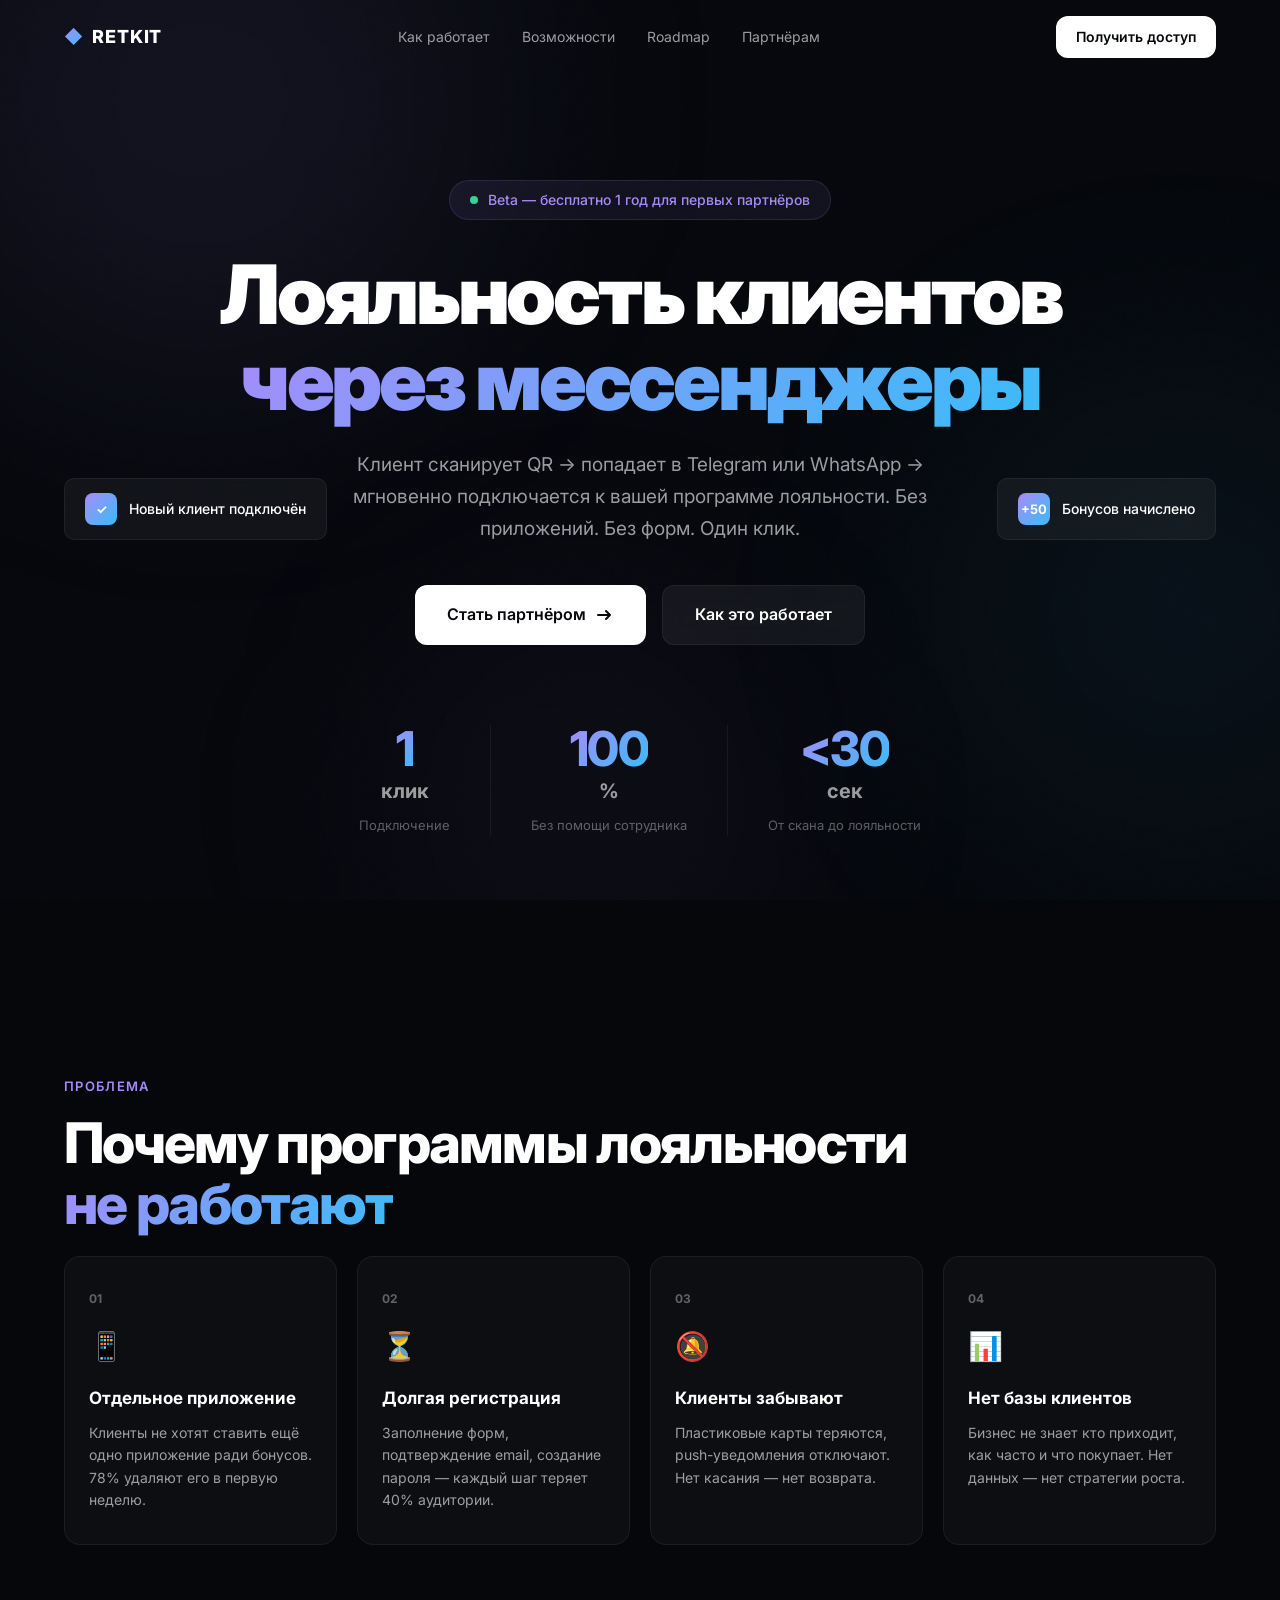
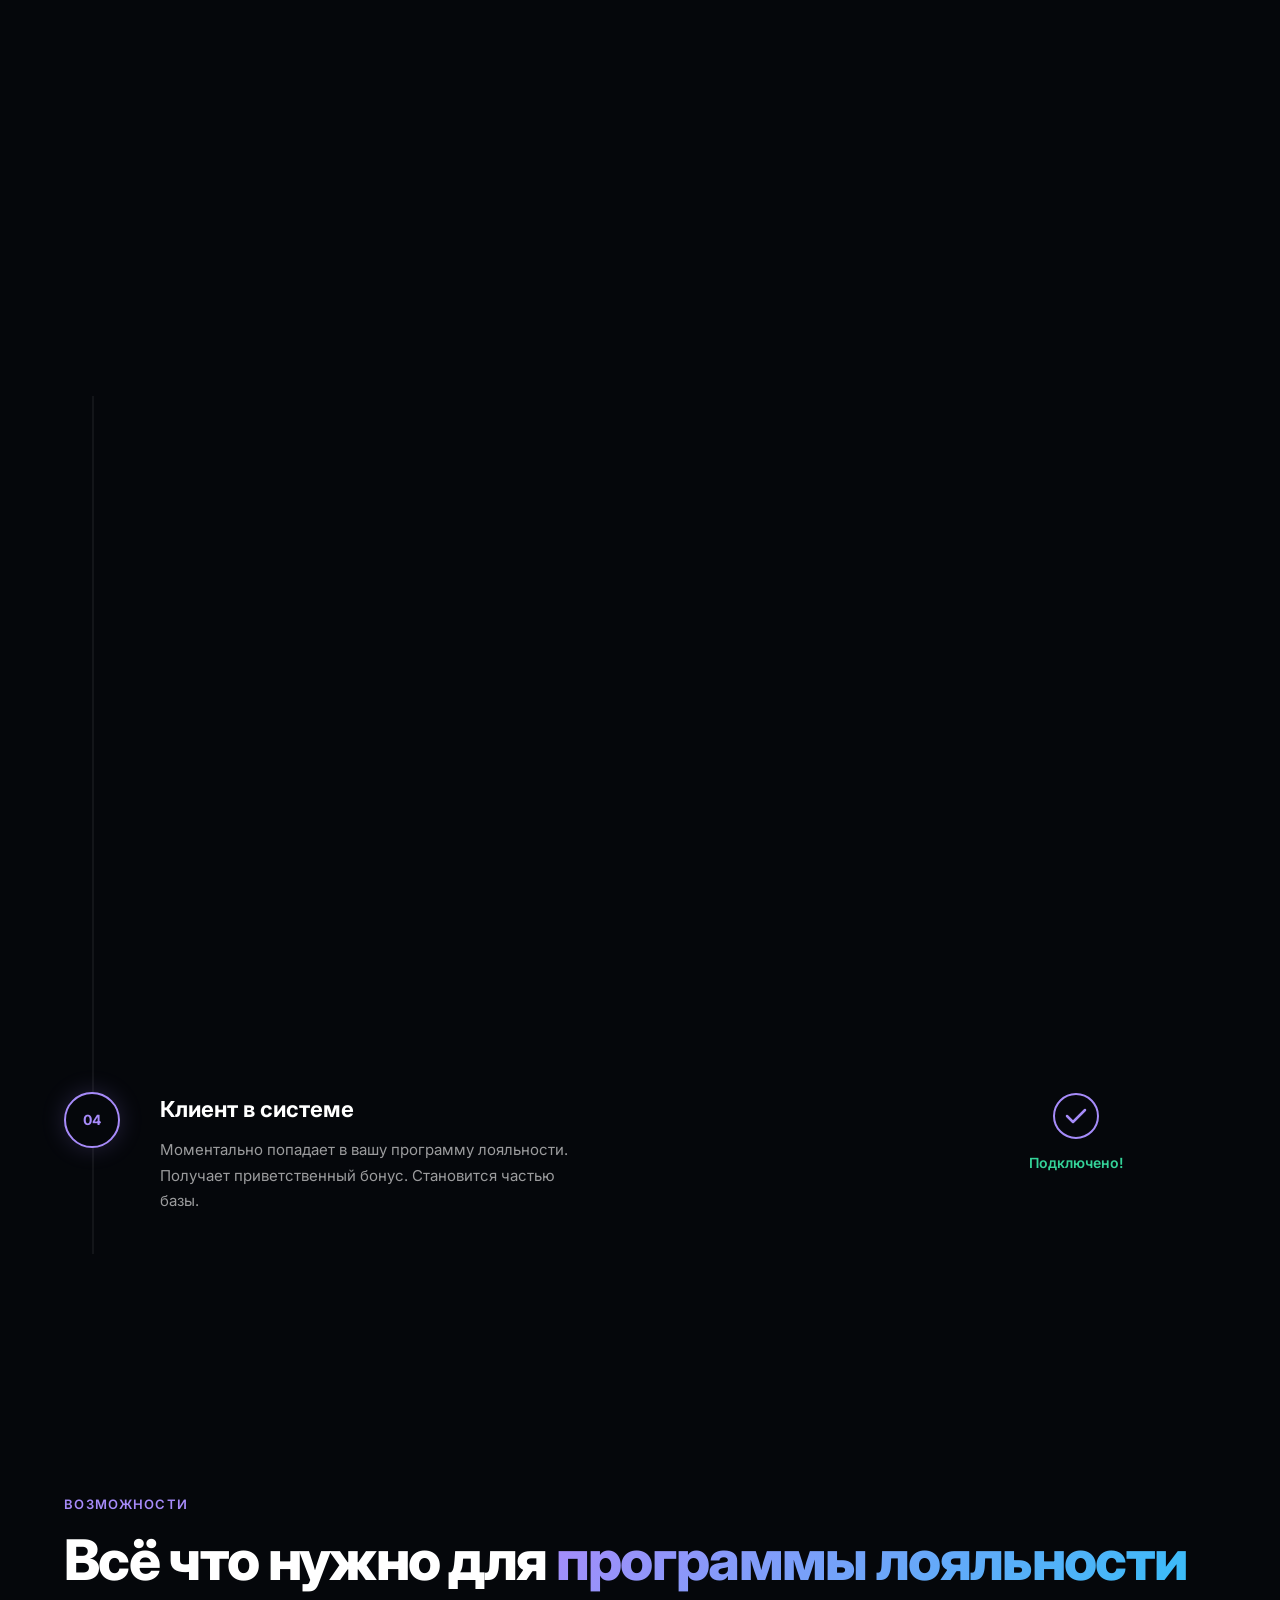
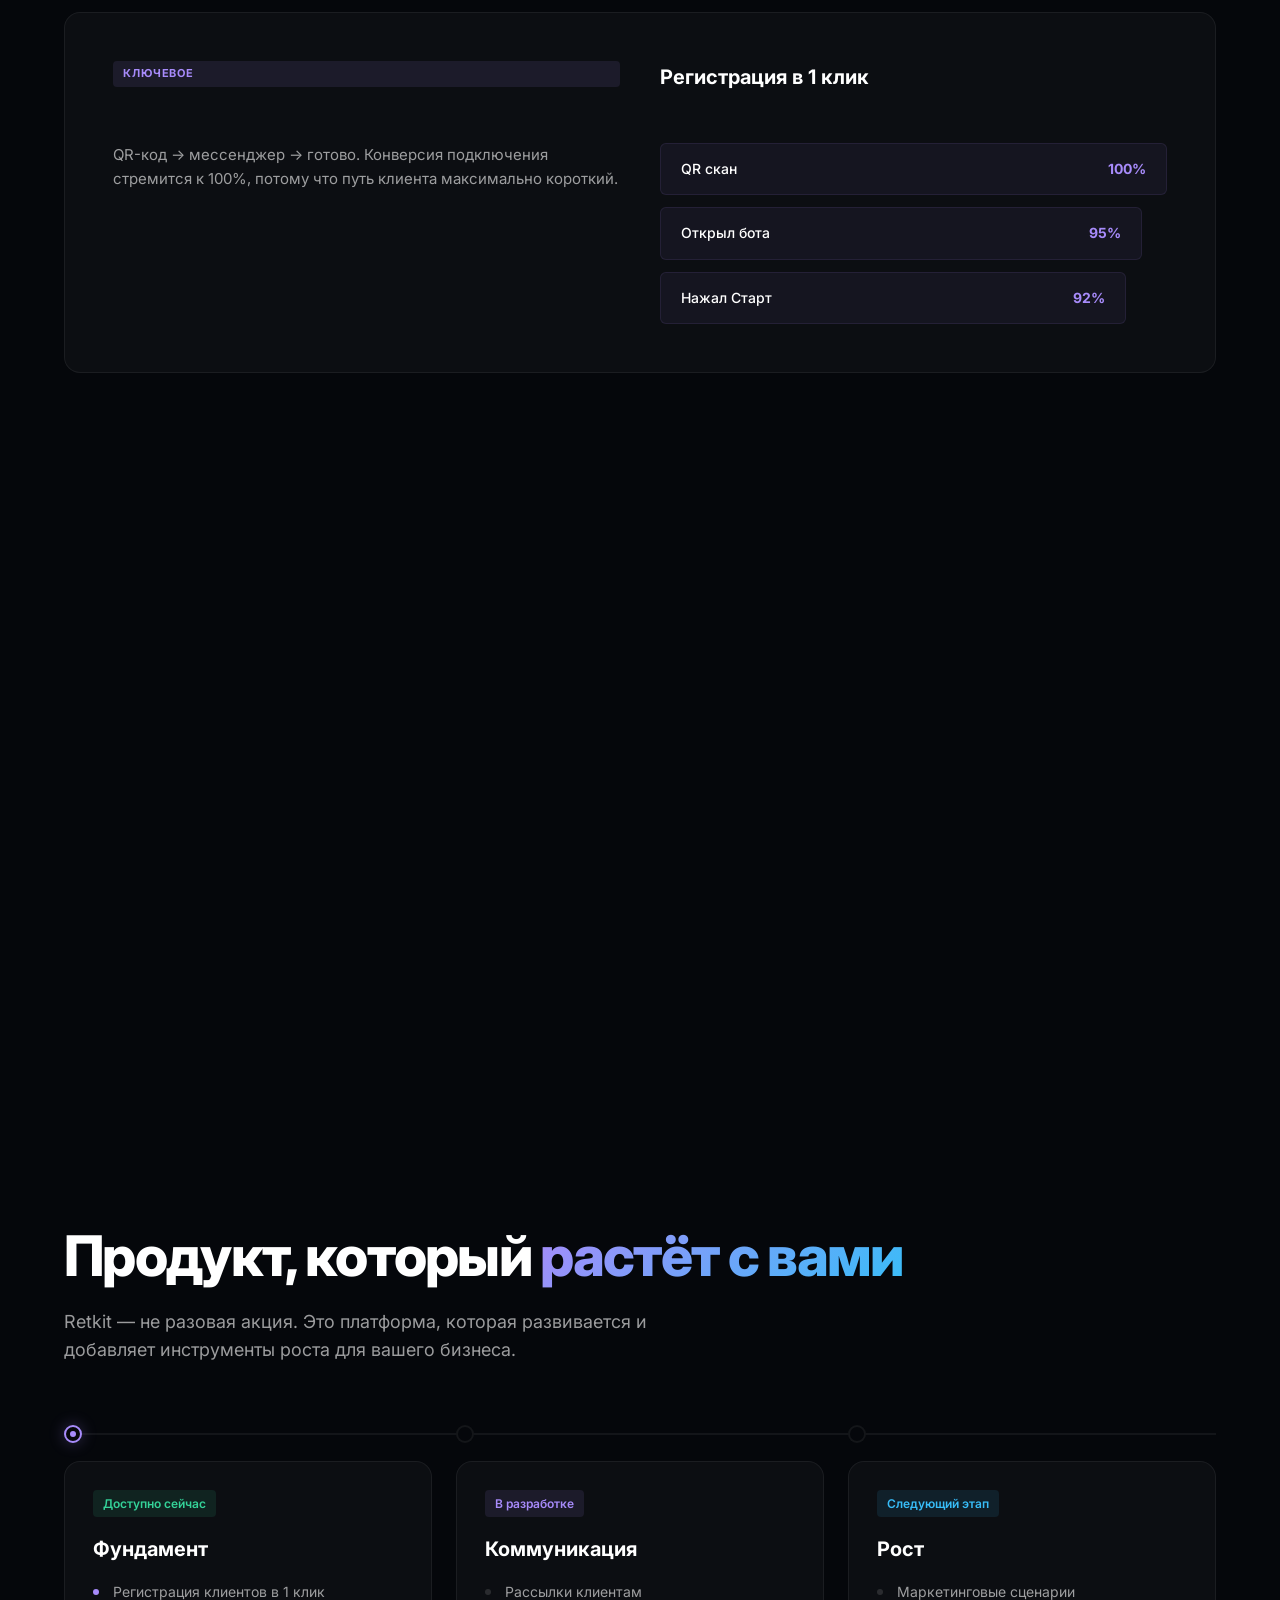
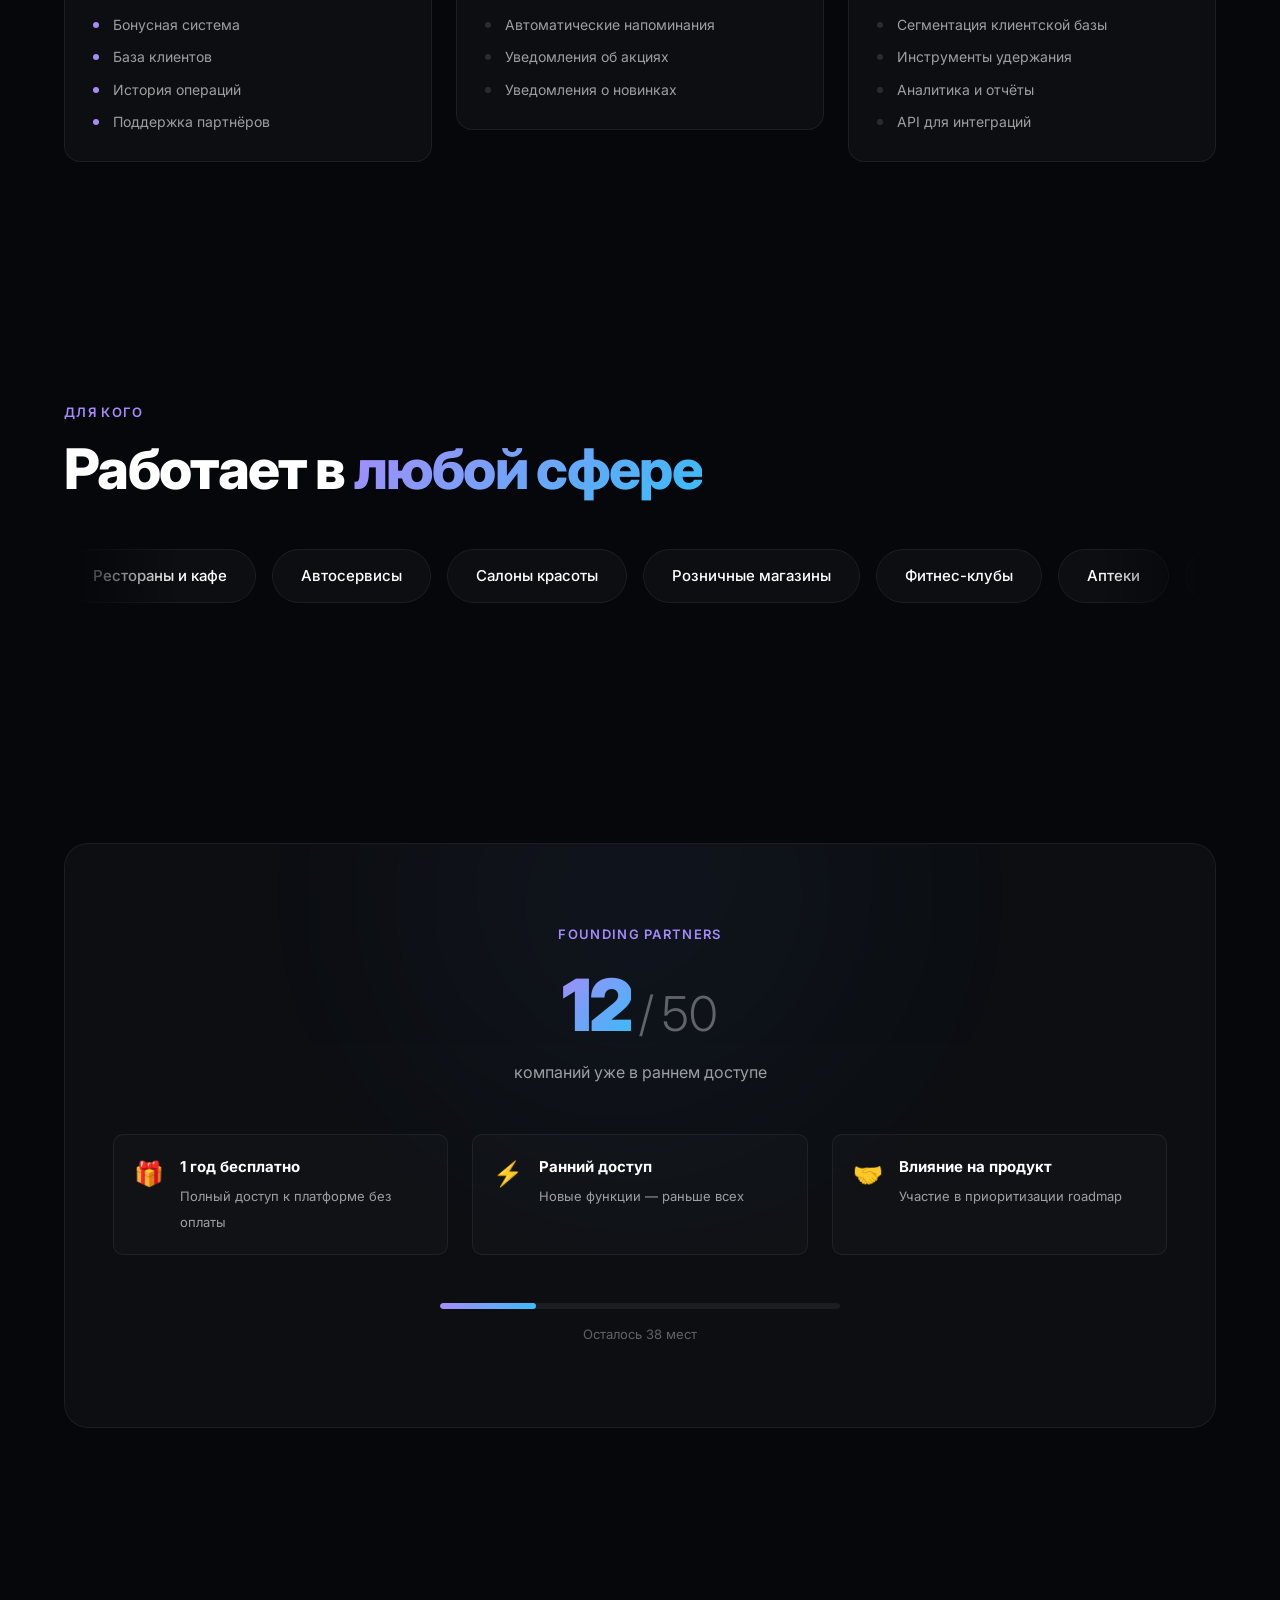
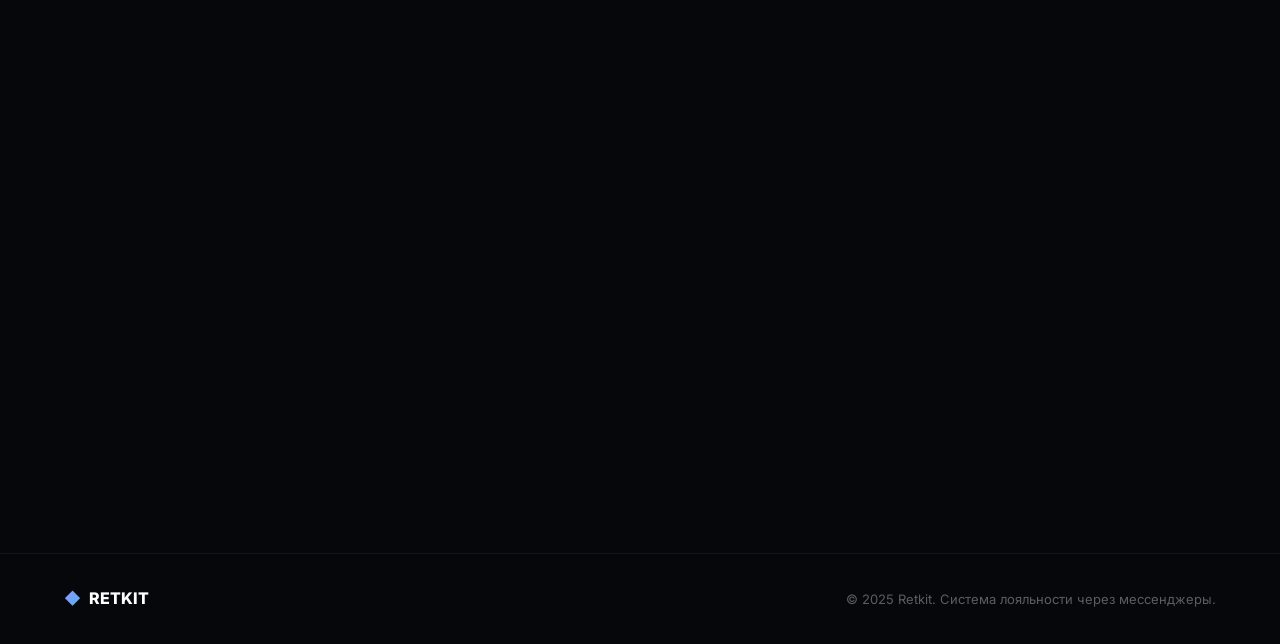
==== index.html @ 17662ae6 "feat: retkit v2 landing page Premium landing with GPU-accelerated CSS animations, scroll-driven reve" ====
<!DOCTYPE html>
<html lang="ru">
<head>
  <meta charset="UTF-8">
  <meta name="viewport" content="width=device-width, initial-scale=1.0">
  <title>Retkit — Система лояльности через мессенджеры</title>
  <meta name="description" content="Подключение клиентов к программе лояльности за 1 клик через Telegram и WhatsApp. Без приложений, без регистраций.">
  <link rel="preconnect" href="https://fonts.googleapis.com">
  <link rel="preconnect" href="https://fonts.gstatic.com" crossorigin>
  <link href="https://fonts.googleapis.com/css2?family=Inter:wght@400;500;600;700;800;900&display=swap" rel="stylesheet">
  <link rel="stylesheet" href="styles.css">
</head>
<body>
  <!-- Ambient background -->
  <div class="ambient">
    <div class="ambient__orb ambient__orb--1"></div>
    <div class="ambient__orb ambient__orb--2"></div>
    <div class="ambient__orb ambient__orb--3"></div>
  </div>
  <div class="noise"></div>

  <!-- Header -->
  <header class="header" id="header">
    <div class="container header__inner">
      <a href="#" class="header__logo">
        <span class="header__logo-icon">◆</span>
        RETKIT
      </a>
      <nav class="header__nav">
        <a href="#how" class="header__link">Как работает</a>
        <a href="#features" class="header__link">Возможности</a>
        <a href="#roadmap" class="header__link">Roadmap</a>
        <a href="#partners" class="header__link">Партнёрам</a>
      </nav>
      <a href="#cta" class="btn btn--primary btn--sm header__cta">Получить доступ</a>
    </div>
  </header>

  <main>
    <!-- HERO -->
    <section class="hero">
      <div class="container">
        <div class="hero__badge reveal">
          <span class="pulse-dot"></span>
          Beta — бесплатно 1 год для первых партнёров
        </div>
        <h1 class="hero__title reveal">
          Лояльность клиентов<br>
          <span class="gradient-text">через мессенджеры</span>
        </h1>
        <p class="hero__subtitle reveal">
          Клиент сканирует QR → попадает в Telegram или WhatsApp → мгновенно подключается к вашей программе лояльности. Без приложений. Без форм. Один клик.
        </p>
        <div class="hero__actions reveal">
          <a href="#cta" class="btn btn--primary btn--lg">
            Стать партнёром
            <svg class="btn__arrow" width="20" height="20" viewBox="0 0 20 20" fill="none"><path d="M4 10h12m0 0l-4-4m4 4l-4 4" stroke="currentColor" stroke-width="2" stroke-linecap="round" stroke-linejoin="round"/></svg>
          </a>
          <a href="#how" class="btn btn--glass btn--lg">Как это работает</a>
        </div>

        <!-- Hero metrics -->
        <div class="hero__metrics reveal">
          <div class="metric">
            <span class="metric__value" data-count="1">0</span>
            <span class="metric__unit">клик</span>
            <span class="metric__label">Подключение</span>
          </div>
          <div class="metric__divider"></div>
          <div class="metric">
            <span class="metric__value" data-count="100">0</span>
            <span class="metric__unit">%</span>
            <span class="metric__label">Без помощи сотрудника</span>
          </div>
          <div class="metric__divider"></div>
          <div class="metric">
            <span class="metric__value">&lt;30</span>
            <span class="metric__unit">сек</span>
            <span class="metric__label">От скана до лояльности</span>
          </div>
        </div>
      </div>

      <!-- Floating cards -->
      <div class="hero__float hero__float--left reveal-float">
        <div class="float-card">
          <div class="float-card__icon">✓</div>
          <div class="float-card__text">Новый клиент подключён</div>
        </div>
      </div>
      <div class="hero__float hero__float--right reveal-float">
        <div class="float-card">
          <div class="float-card__icon">+50</div>
          <div class="float-card__text">Бонусов начислено</div>
        </div>
      </div>
    </section>

    <!-- PROBLEMS -->
    <section class="problems" id="problems">
      <div class="container">
        <div class="section-label reveal">Проблема</div>
        <h2 class="section-title reveal">
          Почему программы лояльности<br>
          <span class="gradient-text">не работают</span>
        </h2>
        <div class="problems__grid">
          <div class="problem-card reveal">
            <div class="problem-card__number">01</div>
            <div class="problem-card__icon">📱</div>
            <h3>Отдельное приложение</h3>
            <p>Клиенты не хотят ставить ещё одно приложение ради бонусов. 78% удаляют его в первую неделю.</p>
          </div>
          <div class="problem-card reveal">
            <div class="problem-card__number">02</div>
            <div class="problem-card__icon">⏳</div>
            <h3>Долгая регистрация</h3>
            <p>Заполнение форм, подтверждение email, создание пароля — каждый шаг теряет 40% аудитории.</p>
          </div>
          <div class="problem-card reveal">
            <div class="problem-card__number">03</div>
            <div class="problem-card__icon">🔕</div>
            <h3>Клиенты забывают</h3>
            <p>Пластиковые карты теряются, push-уведомления отключают. Нет касания — нет возврата.</p>
          </div>
          <div class="problem-card reveal">
            <div class="problem-card__number">04</div>
            <div class="problem-card__icon">📊</div>
            <h3>Нет базы клиентов</h3>
            <p>Бизнес не знает кто приходит, как часто и что покупает. Нет данных — нет стратегии роста.</p>
          </div>
        </div>
      </div>
    </section>

    <!-- HOW IT WORKS -->
    <section class="how" id="how">
      <div class="container">
        <div class="section-label reveal">Решение</div>
        <h2 class="section-title reveal">
          Подключение за
          <span class="gradient-text">30 секунд</span>
        </h2>
        <p class="section-desc reveal">Четыре шага от первого контакта до постоянного клиента</p>

        <div class="steps">
          <div class="steps__line">
            <div class="steps__progress" id="stepsProgress"></div>
          </div>

          <div class="step reveal">
            <div class="step__marker">
              <span>01</span>
            </div>
            <div class="step__content">
              <h3>Клиент сканирует QR</h3>
              <p>QR-код на кассе, столике, визитке или чеке. Камера телефона — единственный инструмент.</p>
            </div>
            <div class="step__visual">
              <div class="step__phone">
                <div class="step__phone-screen">
                  <div class="qr-scan-anim">
                    <div class="qr-scan-anim__grid"></div>
                    <div class="qr-scan-anim__line"></div>
                  </div>
                </div>
              </div>
            </div>
          </div>

          <div class="step reveal">
            <div class="step__marker">
              <span>02</span>
            </div>
            <div class="step__content">
              <h3>Выбирает мессенджер</h3>
              <p>Telegram или WhatsApp — клиент выбирает привычный канал. Никаких новых приложений.</p>
            </div>
            <div class="step__visual">
              <div class="messenger-choice">
                <div class="messenger-choice__btn messenger-choice__btn--tg">
                  <svg width="24" height="24" viewBox="0 0 24 24" fill="currentColor"><path d="M12 2C6.48 2 2 6.48 2 12s4.48 10 10 10 10-4.48 10-10S17.52 2 12 2zm4.64 6.8c-.15 1.58-.8 5.42-1.13 7.19-.14.75-.42 1-.68 1.03-.58.05-1.02-.38-1.58-.75-.88-.58-1.38-.94-2.23-1.5-.99-.65-.35-1.01.22-1.59.15-.15 2.71-2.48 2.76-2.69.01-.03.01-.14-.07-.2-.08-.06-.19-.04-.28-.02-.12.02-2.02 1.28-5.69 3.77-.54.37-1.03.55-1.47.54-.48-.01-1.4-.27-2.09-.49-.84-.28-1.51-.42-1.45-.89.03-.25.38-.5 1.04-.78 4.07-1.77 6.79-2.94 8.15-3.51 3.88-1.62 4.69-1.9 5.21-1.91.12 0 .37.03.54.17.14.12.18.28.2.47-.01.06.01.24 0 .37z"/></svg>
                  Telegram
                </div>
                <div class="messenger-choice__btn messenger-choice__btn--wa">
                  <svg width="24" height="24" viewBox="0 0 24 24" fill="currentColor"><path d="M17.472 14.382c-.297-.149-1.758-.867-2.03-.967-.273-.099-.471-.148-.67.15-.197.297-.767.966-.94 1.164-.173.199-.347.223-.644.075-.297-.15-1.255-.463-2.39-1.475-.883-.788-1.48-1.761-1.653-2.059-.173-.297-.019-.458.13-.606.134-.133.298-.347.446-.52.149-.174.198-.298.298-.497.099-.198.05-.371-.025-.52-.075-.149-.669-1.612-.916-2.207-.242-.579-.487-.5-.669-.51-.173-.008-.371-.01-.57-.01-.198 0-.52.074-.792.372-.272.297-1.04 1.016-1.04 2.479 0 1.462 1.065 2.875 1.213 3.074.149.198 2.096 3.2 5.077 4.487.709.306 1.262.489 1.694.625.712.227 1.36.195 1.871.118.571-.085 1.758-.719 2.006-1.413.248-.694.248-1.289.173-1.413-.074-.124-.272-.198-.57-.347m-5.421 7.403h-.004a9.87 9.87 0 01-5.031-1.378l-.361-.214-3.741.982.998-3.648-.235-.374a9.86 9.86 0 01-1.51-5.26c.001-5.45 4.436-9.884 9.888-9.884 2.64 0 5.122 1.03 6.988 2.898a9.825 9.825 0 012.893 6.994c-.003 5.45-4.437 9.884-9.885 9.884m8.413-18.297A11.815 11.815 0 0012.05 0C5.495 0 .16 5.335.157 11.892c0 2.096.547 4.142 1.588 5.945L.057 24l6.305-1.654a11.882 11.882 0 005.683 1.448h.005c6.554 0 11.89-5.335 11.893-11.893a11.821 11.821 0 00-3.48-8.413z"/></svg>
                  WhatsApp
                </div>
              </div>
            </div>
          </div>

          <div class="step reveal">
            <div class="step__marker">
              <span>03</span>
            </div>
            <div class="step__content">
              <h3>Подключение в один клик</h3>
              <p>Нажимает «Старт» в боте — и всё. Без форм, паролей, подтверждений. Мгновенная регистрация.</p>
            </div>
            <div class="step__visual">
              <div class="one-click-anim">
                <div class="one-click-anim__btn">
                  <span>▶ Старт</span>
                </div>
                <div class="one-click-anim__ripple"></div>
              </div>
            </div>
          </div>

          <div class="step reveal">
            <div class="step__marker">
              <span>04</span>
            </div>
            <div class="step__content">
              <h3>Клиент в системе</h3>
              <p>Моментально попадает в вашу программу лояльности. Получает приветственный бонус. Становится частью базы.</p>
            </div>
            <div class="step__visual">
              <div class="success-anim">
                <svg class="success-anim__check" width="48" height="48" viewBox="0 0 48 48">
                  <circle cx="24" cy="24" r="22" fill="none" stroke="url(#successGrad)" stroke-width="2" class="success-anim__circle"/>
                  <path d="M15 24l6 6 12-12" fill="none" stroke="url(#successGrad)" stroke-width="2.5" stroke-linecap="round" stroke-linejoin="round" class="success-anim__path"/>
                  <defs>
                    <linearGradient id="successGrad" x1="0" y1="0" x2="48" y2="48">
                      <stop offset="0%" stop-color="#a78bfa"/>
                      <stop offset="100%" stop-color="#38bdf8"/>
                    </linearGradient>
                  </defs>
                </svg>
                <span class="success-anim__label">Подключено!</span>
              </div>
            </div>
          </div>
        </div>
      </div>
    </section>

    <!-- FEATURES -->
    <section class="features" id="features">
      <div class="container">
        <div class="section-label reveal">Возможности</div>
        <h2 class="section-title reveal">
          Всё что нужно для
          <span class="gradient-text">программы лояльности</span>
        </h2>

        <div class="features__grid">
          <div class="feature-card feature-card--large reveal">
            <div class="feature-card__glow"></div>
            <div class="feature-card__tag">Ключевое</div>
            <h3>Регистрация в 1 клик</h3>
            <p>QR-код → мессенджер → готово. Конверсия подключения стремится к 100%, потому что путь клиента максимально короткий.</p>
            <div class="feature-card__visual">
              <div class="funnel-anim">
                <div class="funnel-anim__bar" style="--w: 100%; --delay: 0s">QR скан <span>100%</span></div>
                <div class="funnel-anim__bar" style="--w: 95%; --delay: 0.1s">Открыл бота <span>95%</span></div>
                <div class="funnel-anim__bar" style="--w: 92%; --delay: 0.2s">Нажал Старт <span>92%</span></div>
              </div>
            </div>
          </div>

          <div class="feature-card reveal">
            <div class="feature-card__glow"></div>
            <h3>Бонусная система</h3>
            <p>Начисление и списание бонусов, приветственные бонусы для новых клиентов, гибкие правила накопления.</p>
            <div class="feature-card__icon-wrap">
              <span class="feature-card__big-icon">★</span>
            </div>
          </div>

          <div class="feature-card reveal">
            <div class="feature-card__glow"></div>
            <h3>База клиентов</h3>
            <p>Каждый клиент — в вашей базе с первого визита. Контакт, история, частота — всё в одном месте.</p>
            <div class="feature-card__icon-wrap">
              <span class="feature-card__big-icon">◉</span>
            </div>
          </div>

          <div class="feature-card reveal">
            <div class="feature-card__glow"></div>
            <h3>История операций</h3>
            <p>Полная хронология: начисления, списания, визиты. Прозрачность для бизнеса и для клиента.</p>
            <div class="feature-card__icon-wrap">
              <span class="feature-card__big-icon">↻</span>
            </div>
          </div>

          <div class="feature-card reveal">
            <div class="feature-card__glow"></div>
            <h3>Поддержка партнёров</h3>
            <p>Dedicated поддержка для каждого партнёра. Помогаем настроить, запустить и масштабировать.</p>
            <div class="feature-card__icon-wrap">
              <span class="feature-card__big-icon">♦</span>
            </div>
          </div>
        </div>
      </div>
    </section>

    <!-- ROADMAP -->
    <section class="roadmap" id="roadmap">
      <div class="container">
        <div class="section-label reveal">Roadmap</div>
        <h2 class="section-title reveal">
          Продукт, который
          <span class="gradient-text">растёт с вами</span>
        </h2>
        <p class="section-desc reveal">Retkit — не разовая акция. Это платформа, которая развивается и добавляет инструменты роста для вашего бизнеса.</p>

        <div class="roadmap__timeline">
          <div class="roadmap__phase roadmap__phase--active reveal">
            <div class="roadmap__dot"></div>
            <div class="roadmap__card">
              <div class="roadmap__status roadmap__status--live">Доступно сейчас</div>
              <h3>Фундамент</h3>
              <ul>
                <li>Регистрация клиентов в 1 клик</li>
                <li>Бонусная система</li>
                <li>База клиентов</li>
                <li>История операций</li>
                <li>Поддержка партнёров</li>
              </ul>
            </div>
          </div>

          <div class="roadmap__phase reveal">
            <div class="roadmap__dot"></div>
            <div class="roadmap__card">
              <div class="roadmap__status roadmap__status--dev">В разработке</div>
              <h3>Коммуникация</h3>
              <ul>
                <li>Рассылки клиентам</li>
                <li>Автоматические напоминания</li>
                <li>Уведомления об акциях</li>
                <li>Уведомления о новинках</li>
              </ul>
            </div>
          </div>

          <div class="roadmap__phase reveal">
            <div class="roadmap__dot"></div>
            <div class="roadmap__card">
              <div class="roadmap__status roadmap__status--future">Следующий этап</div>
              <h3>Рост</h3>
              <ul>
                <li>Маркетинговые сценарии</li>
                <li>Сегментация клиентской базы</li>
                <li>Инструменты удержания</li>
                <li>Аналитика и отчёты</li>
                <li>API для интеграций</li>
              </ul>
            </div>
          </div>
        </div>
      </div>
    </section>

    <!-- INDUSTRIES -->
    <section class="industries">
      <div class="container">
        <div class="section-label reveal">Для кого</div>
        <h2 class="section-title reveal">
          Работает в
          <span class="gradient-text">любой сфере</span>
        </h2>

        <div class="industries__marquee">
          <div class="industries__track">
            <div class="industry-tag">Рестораны и кафе</div>
            <div class="industry-tag">Автосервисы</div>
            <div class="industry-tag">Салоны красоты</div>
            <div class="industry-tag">Розничные магазины</div>
            <div class="industry-tag">Фитнес-клубы</div>
            <div class="industry-tag">Аптеки</div>
            <div class="industry-tag">Автомойки</div>
            <div class="industry-tag">Цветочные магазины</div>
            <div class="industry-tag">Кофейни</div>
            <div class="industry-tag">Барбершопы</div>
            <div class="industry-tag">Пекарни</div>
            <div class="industry-tag">Сервисный бизнес</div>
            <!-- duplicate for seamless loop -->
            <div class="industry-tag">Рестораны и кафе</div>
            <div class="industry-tag">Автосервисы</div>
            <div class="industry-tag">Салоны красоты</div>
            <div class="industry-tag">Розничные магазины</div>
            <div class="industry-tag">Фитнес-клубы</div>
            <div class="industry-tag">Аптеки</div>
            <div class="industry-tag">Автомойки</div>
            <div class="industry-tag">Цветочные магазины</div>
            <div class="industry-tag">Кофейни</div>
            <div class="industry-tag">Барбершопы</div>
            <div class="industry-tag">Пекарни</div>
            <div class="industry-tag">Сервисный бизнес</div>
          </div>
        </div>
      </div>
    </section>

    <!-- FOUNDING PARTNERS -->
    <section class="partners" id="partners">
      <div class="container">
        <div class="partners__inner reveal">
          <div class="partners__glow"></div>
          <div class="section-label">Founding Partners</div>
          <div class="partners__counter">
            <span class="partners__count" data-count="12">0</span>
            <span class="partners__separator">/</span>
            <span class="partners__total">50</span>
          </div>
          <p class="partners__text">компаний уже в раннем доступе</p>

          <div class="partners__perks">
            <div class="perk">
              <div class="perk__icon">🎁</div>
              <div>
                <strong>1 год бесплатно</strong>
                <span>Полный доступ к платформе без оплаты</span>
              </div>
            </div>
            <div class="perk">
              <div class="perk__icon">⚡</div>
              <div>
                <strong>Ранний доступ</strong>
                <span>Новые функции — раньше всех</span>
              </div>
            </div>
            <div class="perk">
              <div class="perk__icon">🤝</div>
              <div>
                <strong>Влияние на продукт</strong>
                <span>Участие в приоритизации roadmap</span>
              </div>
            </div>
          </div>

          <div class="partners__progress">
            <div class="partners__bar">
              <div class="partners__fill" style="--fill: 24%"></div>
            </div>
            <span class="partners__slots">Осталось 38 мест</span>
          </div>
        </div>
      </div>
    </section>

    <!-- FINAL CTA -->
    <section class="cta" id="cta">
      <div class="container">
        <div class="cta__inner reveal">
          <h2 class="cta__title">
            Станьте одним из первых<br>
            <span class="gradient-text">партнёров Retkit</span>
          </h2>
          <p class="cta__text">
            Бесплатный доступ на 1 год для участников Beta. Подключите клиентов через QR — и они сразу в вашей программе лояльности через Telegram или WhatsApp.
          </p>
          <div class="cta__actions">
            <a href="#" class="btn btn--primary btn--lg">
              Подключиться к Beta
              <svg class="btn__arrow" width="20" height="20" viewBox="0 0 20 20" fill="none"><path d="M4 10h12m0 0l-4-4m4 4l-4 4" stroke="currentColor" stroke-width="2" stroke-linecap="round" stroke-linejoin="round"/></svg>
            </a>
            <a href="#" class="btn btn--glass btn--lg">Обсудить на встрече</a>
          </div>
        </div>
      </div>
    </section>
  </main>

  <!-- Footer -->
  <footer class="footer">
    <div class="container footer__inner">
      <div class="footer__brand">
        <span class="header__logo-icon">◆</span> RETKIT
      </div>
      <p class="footer__copy">© 2025 Retkit. Система лояльности через мессенджеры.</p>
    </div>
  </footer>

  <!-- Sticky CTA (mobile) -->
  <div class="sticky-cta" id="stickyCta">
    <a href="#cta" class="btn btn--primary btn--lg btn--full">Стать партнёром</a>
  </div>

  <script src="script.js"></script>
</body>
</html>
---- styles.css ----
/* ═══════════════════════════════════════
   RETKIT V2 — Premium Landing
   GPU-accelerated, 60fps animations
   ═══════════════════════════════════════ */

/* --- Reset & Base --- */
*, *::before, *::after {
  margin: 0;
  padding: 0;
  box-sizing: border-box;
}

:root {
  --bg: #05070b;
  --bg-card: rgba(255, 255, 255, 0.03);
  --bg-card-hover: rgba(255, 255, 255, 0.06);
  --border: rgba(255, 255, 255, 0.06);
  --border-hover: rgba(255, 255, 255, 0.12);
  --text: #ffffff;
  --text-secondary: rgba(255, 255, 255, 0.6);
  --text-tertiary: rgba(255, 255, 255, 0.35);
  --accent-purple: #a78bfa;
  --accent-blue: #38bdf8;
  --accent-green: #34d399;
  --gradient: linear-gradient(135deg, var(--accent-purple), var(--accent-blue));
  --radius: 16px;
  --radius-sm: 10px;
  --radius-xs: 6px;
  --ease: cubic-bezier(0.16, 1, 0.3, 1);
  --ease-bounce: cubic-bezier(0.34, 1.56, 0.64, 1);
}

html {
  scroll-behavior: smooth;
  -webkit-font-smoothing: antialiased;
  -moz-osx-font-smoothing: grayscale;
}

body {
  font-family: 'Inter', -apple-system, sans-serif;
  background: var(--bg);
  color: var(--text);
  line-height: 1.6;
  overflow-x: hidden;
}

a {
  color: inherit;
  text-decoration: none;
}

ul { list-style: none; }

.container {
  max-width: 1200px;
  margin: 0 auto;
  padding: 0 24px;
}

/* --- Ambient Background --- */
.ambient {
  position: fixed;
  inset: 0;
  z-index: -2;
  overflow: hidden;
  pointer-events: none;
}

.ambient__orb {
  position: absolute;
  border-radius: 50%;
  filter: blur(120px);
  will-change: transform;
  animation: orbFloat 20s var(--ease) infinite alternate;
}

.ambient__orb--1 {
  width: 600px;
  height: 600px;
  background: rgba(167, 139, 250, 0.08);
  top: -200px;
  left: -100px;
  animation-delay: 0s;
}

.ambient__orb--2 {
  width: 500px;
  height: 500px;
  background: rgba(56, 189, 248, 0.06);
  top: 40%;
  right: -150px;
  animation-delay: -7s;
}

.ambient__orb--3 {
  width: 400px;
  height: 400px;
  background: rgba(167, 139, 250, 0.05);
  bottom: -100px;
  left: 30%;
  animation-delay: -14s;
}

@keyframes orbFloat {
  0% { transform: translate3d(0, 0, 0) scale(1); }
  33% { transform: translate3d(30px, -40px, 0) scale(1.05); }
  66% { transform: translate3d(-20px, 20px, 0) scale(0.95); }
  100% { transform: translate3d(10px, -10px, 0) scale(1.02); }
}

.noise {
  position: fixed;
  inset: 0;
  z-index: -1;
  pointer-events: none;
  opacity: 0.025;
  background-image: url("data:image/svg+xml,%3Csvg viewBox='0 0 256 256' xmlns='http://www.w3.org/2000/svg'%3E%3Cfilter id='n'%3E%3CfeTurbulence type='fractalNoise' baseFrequency='0.9' numOctaves='4' stitchTiles='stitch'/%3E%3C/filter%3E%3Crect width='100%25' height='100%25' filter='url(%23n)'/%3E%3C/svg%3E");
  background-repeat: repeat;
  background-size: 256px;
}

/* --- Typography --- */
.section-label {
  font-size: 13px;
  font-weight: 600;
  text-transform: uppercase;
  letter-spacing: 0.1em;
  color: var(--accent-purple);
  margin-bottom: 16px;
}

.section-title {
  font-size: clamp(32px, 5vw, 56px);
  font-weight: 800;
  line-height: 1.1;
  letter-spacing: -0.03em;
  margin-bottom: 20px;
}

.section-desc {
  font-size: 18px;
  color: var(--text-secondary);
  max-width: 600px;
  margin-bottom: 48px;
}

.gradient-text {
  background: var(--gradient);
  -webkit-background-clip: text;
  -webkit-text-fill-color: transparent;
  background-clip: text;
}

/* --- Buttons --- */
.btn {
  display: inline-flex;
  align-items: center;
  gap: 8px;
  font-family: inherit;
  font-weight: 600;
  border: none;
  cursor: pointer;
  border-radius: 12px;
  transition: all 0.3s var(--ease);
  white-space: nowrap;
  will-change: transform;
}

.btn--sm {
  font-size: 14px;
  padding: 10px 20px;
}

.btn--lg {
  font-size: 16px;
  padding: 16px 32px;
}

.btn--primary {
  background: var(--text);
  color: var(--bg);
}

.btn--primary:hover {
  transform: translateY(-2px);
  box-shadow: 0 8px 32px rgba(255, 255, 255, 0.15);
}

.btn--primary:active {
  transform: translateY(0);
}

.btn--glass {
  background: rgba(255, 255, 255, 0.06);
  color: var(--text);
  border: 1px solid var(--border);
  backdrop-filter: blur(12px);
}

.btn--glass:hover {
  background: rgba(255, 255, 255, 0.1);
  border-color: var(--border-hover);
  transform: translateY(-2px);
}

.btn--full { width: 100%; justify-content: center; }

.btn__arrow {
  transition: transform 0.3s var(--ease);
}

.btn:hover .btn__arrow {
  transform: translateX(4px);
}

/* --- Header --- */
.header {
  position: fixed;
  top: 0;
  left: 0;
  right: 0;
  z-index: 100;
  padding: 16px 0;
  transition: all 0.4s var(--ease);
}

.header--scrolled {
  background: rgba(5, 7, 11, 0.8);
  backdrop-filter: blur(20px) saturate(180%);
  border-bottom: 1px solid var(--border);
  padding: 12px 0;
}

.header__inner {
  display: flex;
  align-items: center;
  justify-content: space-between;
}

.header__logo {
  font-size: 18px;
  font-weight: 800;
  letter-spacing: 0.05em;
  display: flex;
  align-items: center;
  gap: 8px;
}

.header__logo-icon {
  background: var(--gradient);
  -webkit-background-clip: text;
  -webkit-text-fill-color: transparent;
  background-clip: text;
}

.header__nav {
  display: flex;
  gap: 32px;
}

.header__link {
  font-size: 14px;
  color: var(--text-secondary);
  transition: color 0.2s;
  position: relative;
}

.header__link::after {
  content: '';
  position: absolute;
  bottom: -4px;
  left: 0;
  width: 0;
  height: 1.5px;
  background: var(--gradient);
  transition: width 0.3s var(--ease);
}

.header__link:hover {
  color: var(--text);
}

.header__link:hover::after {
  width: 100%;
}

/* --- Hero --- */
.hero {
  padding: 180px 0 120px;
  text-align: center;
  position: relative;
}

.hero__badge {
  display: inline-flex;
  align-items: center;
  gap: 10px;
  padding: 8px 20px;
  border-radius: 100px;
  background: rgba(167, 139, 250, 0.08);
  border: 1px solid rgba(167, 139, 250, 0.15);
  font-size: 14px;
  font-weight: 500;
  color: var(--accent-purple);
  margin-bottom: 32px;
}

.pulse-dot {
  width: 8px;
  height: 8px;
  border-radius: 50%;
  background: var(--accent-green);
  position: relative;
}

.pulse-dot::after {
  content: '';
  position: absolute;
  inset: -4px;
  border-radius: 50%;
  background: var(--accent-green);
  opacity: 0;
  animation: pulse 2s var(--ease) infinite;
}

@keyframes pulse {
  0% { transform: scale(1); opacity: 0.6; }
  100% { transform: scale(2.5); opacity: 0; }
}

.hero__title {
  font-size: clamp(40px, 7vw, 82px);
  font-weight: 900;
  line-height: 1.05;
  letter-spacing: -0.04em;
  margin-bottom: 24px;
}

.hero__subtitle {
  font-size: 19px;
  color: var(--text-secondary);
  max-width: 640px;
  margin: 0 auto 40px;
  line-height: 1.7;
}

.hero__actions {
  display: flex;
  gap: 16px;
  justify-content: center;
  flex-wrap: wrap;
  margin-bottom: 80px;
}

/* Hero metrics */
.hero__metrics {
  display: flex;
  justify-content: center;
  gap: 0;
  max-width: 700px;
  margin: 0 auto;
}

.metric {
  display: flex;
  flex-direction: column;
  align-items: center;
  padding: 0 40px;
}

.metric__value {
  font-size: 48px;
  font-weight: 800;
  letter-spacing: -0.03em;
  background: var(--gradient);
  -webkit-background-clip: text;
  -webkit-text-fill-color: transparent;
  background-clip: text;
  line-height: 1;
}

.metric__unit {
  font-size: 20px;
  font-weight: 700;
  color: var(--text-secondary);
  margin-top: 2px;
}

.metric__label {
  font-size: 13px;
  color: var(--text-tertiary);
  margin-top: 8px;
}

.metric__divider {
  width: 1px;
  background: var(--border);
  align-self: stretch;
}

/* Floating cards */
.hero__float {
  position: absolute;
  top: 50%;
  will-change: transform;
}

.hero__float--left {
  left: 5%;
  animation: floatLeft 6s var(--ease) infinite alternate;
}

.hero__float--right {
  right: 5%;
  animation: floatRight 7s var(--ease) infinite alternate;
}

@keyframes floatLeft {
  0% { transform: translate3d(0, -20px, 0) rotate(-2deg); }
  100% { transform: translate3d(10px, 20px, 0) rotate(1deg); }
}

@keyframes floatRight {
  0% { transform: translate3d(0, 15px, 0) rotate(2deg); }
  100% { transform: translate3d(-10px, -25px, 0) rotate(-1deg); }
}

.float-card {
  display: flex;
  align-items: center;
  gap: 12px;
  padding: 14px 20px;
  background: rgba(255, 255, 255, 0.05);
  backdrop-filter: blur(20px);
  border: 1px solid var(--border);
  border-radius: var(--radius-sm);
  font-size: 14px;
  font-weight: 500;
}

.float-card__icon {
  width: 32px;
  height: 32px;
  border-radius: 8px;
  background: var(--gradient);
  display: flex;
  align-items: center;
  justify-content: center;
  font-size: 13px;
  font-weight: 700;
  color: white;
  flex-shrink: 0;
}

/* --- Problems --- */
.problems {
  padding: 120px 0;
}

.problems__grid {
  display: grid;
  grid-template-columns: repeat(4, 1fr);
  gap: 20px;
}

.problem-card {
  position: relative;
  padding: 32px 24px;
  background: var(--bg-card);
  border: 1px solid var(--border);
  border-radius: var(--radius);
  transition: all 0.4s var(--ease);
  overflow: hidden;
}

.problem-card::before {
  content: '';
  position: absolute;
  inset: 0;
  background: linear-gradient(135deg, rgba(239, 68, 68, 0.05), transparent);
  opacity: 0;
  transition: opacity 0.4s var(--ease);
}

.problem-card:hover {
  border-color: rgba(239, 68, 68, 0.2);
  transform: translateY(-4px);
}

.problem-card:hover::before {
  opacity: 1;
}

.problem-card__number {
  font-size: 12px;
  font-weight: 700;
  color: var(--text-tertiary);
  margin-bottom: 16px;
}

.problem-card__icon {
  font-size: 28px;
  margin-bottom: 16px;
}

.problem-card h3 {
  font-size: 17px;
  font-weight: 700;
  margin-bottom: 10px;
}

.problem-card p {
  font-size: 14px;
  color: var(--text-secondary);
  line-height: 1.6;
}

/* --- How It Works (Steps) --- */
.how {
  padding: 120px 0;
}

.steps {
  position: relative;
  margin-top: 64px;
}

.steps__line {
  position: absolute;
  left: 28px;
  top: 0;
  bottom: 0;
  width: 2px;
  background: var(--border);
}

.steps__progress {
  width: 100%;
  height: 0%;
  background: var(--gradient);
  transition: height 0.1s linear;
  border-radius: 2px;
}

.step {
  display: grid;
  grid-template-columns: 56px 1fr 280px;
  gap: 40px;
  align-items: start;
  padding: 40px 0;
  position: relative;
}

.step__marker {
  width: 56px;
  height: 56px;
  border-radius: 50%;
  background: var(--bg);
  border: 2px solid var(--border);
  display: flex;
  align-items: center;
  justify-content: center;
  position: relative;
  z-index: 2;
  transition: all 0.4s var(--ease);
}

.step__marker span {
  font-size: 14px;
  font-weight: 700;
  color: var(--text-tertiary);
  transition: color 0.4s var(--ease);
}

.step.in-view .step__marker {
  border-color: var(--accent-purple);
  box-shadow: 0 0 24px rgba(167, 139, 250, 0.2);
}

.step.in-view .step__marker span {
  color: var(--accent-purple);
}

.step__content h3 {
  font-size: 22px;
  font-weight: 700;
  margin-bottom: 10px;
}

.step__content p {
  font-size: 15px;
  color: var(--text-secondary);
  line-height: 1.7;
  max-width: 420px;
}

.step__visual {
  display: flex;
  align-items: center;
  justify-content: center;
}

/* Step animations */
.step__phone {
  width: 140px;
  height: 200px;
  border-radius: 20px;
  background: rgba(255, 255, 255, 0.03);
  border: 2px solid var(--border);
  padding: 12px;
  position: relative;
}

.step__phone-screen {
  width: 100%;
  height: 100%;
  border-radius: 12px;
  background: rgba(0, 0, 0, 0.4);
  overflow: hidden;
  position: relative;
}

.qr-scan-anim__grid {
  position: absolute;
  inset: 20%;
  background-image:
    linear-gradient(var(--text-tertiary) 1px, transparent 1px),
    linear-gradient(90deg, var(--text-tertiary) 1px, transparent 1px);
  background-size: 12px 12px;
  opacity: 0.3;
}

.qr-scan-anim__line {
  position: absolute;
  left: 15%;
  right: 15%;
  height: 2px;
  background: var(--accent-purple);
  box-shadow: 0 0 12px var(--accent-purple);
  animation: scanLine 2.5s var(--ease) infinite;
}

@keyframes scanLine {
  0%, 100% { top: 20%; opacity: 1; }
  50% { top: 75%; opacity: 0.7; }
}

.messenger-choice {
  display: flex;
  flex-direction: column;
  gap: 12px;
}

.messenger-choice__btn {
  display: flex;
  align-items: center;
  gap: 10px;
  padding: 14px 24px;
  border-radius: var(--radius-sm);
  font-size: 14px;
  font-weight: 600;
  transition: all 0.3s var(--ease);
  cursor: default;
}

.messenger-choice__btn--tg {
  background: rgba(56, 189, 248, 0.08);
  border: 1px solid rgba(56, 189, 248, 0.15);
  color: var(--accent-blue);
  animation: messengerPulse 3s var(--ease) infinite;
}

.messenger-choice__btn--wa {
  background: rgba(52, 211, 153, 0.08);
  border: 1px solid rgba(52, 211, 153, 0.15);
  color: var(--accent-green);
  animation: messengerPulse 3s var(--ease) infinite 1.5s;
}

@keyframes messengerPulse {
  0%, 100% { transform: scale(1); }
  50% { transform: scale(1.02); box-shadow: 0 4px 20px rgba(255,255,255,0.05); }
}

.one-click-anim {
  position: relative;
  display: flex;
  align-items: center;
  justify-content: center;
}

.one-click-anim__btn {
  padding: 16px 32px;
  border-radius: var(--radius-sm);
  background: var(--gradient);
  font-size: 15px;
  font-weight: 700;
  color: white;
  position: relative;
  z-index: 1;
  animation: clickPulse 3s var(--ease) infinite;
}

@keyframes clickPulse {
  0%, 70%, 100% { transform: scale(1); }
  75% { transform: scale(0.95); }
  80% { transform: scale(1.02); }
}

.one-click-anim__ripple {
  position: absolute;
  width: 100%;
  height: 100%;
  border-radius: var(--radius-sm);
  border: 2px solid var(--accent-purple);
  animation: ripple 3s var(--ease) infinite;
}

@keyframes ripple {
  0%, 70% { transform: scale(1); opacity: 0; }
  75% { transform: scale(1); opacity: 0.6; }
  100% { transform: scale(1.5); opacity: 0; }
}

.success-anim {
  display: flex;
  flex-direction: column;
  align-items: center;
  gap: 12px;
}

.success-anim__circle {
  stroke-dasharray: 138;
  stroke-dashoffset: 138;
  animation: drawCircle 1.5s var(--ease) forwards infinite;
  animation-delay: 0.5s;
}

.success-anim__path {
  stroke-dasharray: 30;
  stroke-dashoffset: 30;
  animation: drawCheck 0.8s var(--ease) forwards infinite;
  animation-delay: 1.5s;
}

@keyframes drawCircle {
  0% { stroke-dashoffset: 138; }
  40%, 100% { stroke-dashoffset: 0; }
}

@keyframes drawCheck {
  0% { stroke-dashoffset: 30; }
  50%, 100% { stroke-dashoffset: 0; }
}

.success-anim__label {
  font-size: 14px;
  font-weight: 600;
  color: var(--accent-green);
  animation: fadeInUp 0.5s var(--ease) forwards infinite;
  animation-delay: 2s;
  opacity: 0;
}

@keyframes fadeInUp {
  0% { opacity: 0; transform: translateY(8px); }
  30%, 100% { opacity: 1; transform: translateY(0); }
}

/* --- Features --- */
.features {
  padding: 120px 0;
}

.features__grid {
  display: grid;
  grid-template-columns: repeat(3, 1fr);
  gap: 20px;
}

.feature-card {
  position: relative;
  padding: 32px;
  background: var(--bg-card);
  border: 1px solid var(--border);
  border-radius: var(--radius);
  transition: all 0.4s var(--ease);
  overflow: hidden;
}

.feature-card__glow {
  position: absolute;
  width: 200px;
  height: 200px;
  border-radius: 50%;
  background: var(--gradient);
  opacity: 0;
  filter: blur(80px);
  top: -100px;
  right: -100px;
  transition: opacity 0.6s var(--ease);
  pointer-events: none;
}

.feature-card:hover {
  border-color: var(--border-hover);
  transform: translateY(-4px);
  background: var(--bg-card-hover);
}

.feature-card:hover .feature-card__glow {
  opacity: 0.08;
}

.feature-card--large {
  grid-column: span 3;
  display: grid;
  grid-template-columns: 1fr 1fr;
  gap: 40px;
  padding: 48px;
}

.feature-card__tag {
  display: inline-block;
  font-size: 11px;
  font-weight: 700;
  text-transform: uppercase;
  letter-spacing: 0.08em;
  color: var(--accent-purple);
  padding: 4px 10px;
  background: rgba(167, 139, 250, 0.1);
  border-radius: 4px;
  margin-bottom: 16px;
}

.feature-card h3 {
  font-size: 20px;
  font-weight: 700;
  margin-bottom: 10px;
}

.feature-card p {
  font-size: 15px;
  color: var(--text-secondary);
  line-height: 1.6;
}

.feature-card__icon-wrap {
  margin-top: 24px;
  display: flex;
  align-items: center;
  justify-content: center;
}

.feature-card__big-icon {
  font-size: 40px;
  opacity: 0.15;
  transition: all 0.4s var(--ease);
}

.feature-card:hover .feature-card__big-icon {
  opacity: 0.3;
  transform: scale(1.1);
}

/* Funnel animation */
.feature-card__visual {
  display: flex;
  align-items: center;
}

.funnel-anim {
  width: 100%;
  display: flex;
  flex-direction: column;
  gap: 12px;
}

.funnel-anim__bar {
  display: flex;
  align-items: center;
  justify-content: space-between;
  padding: 14px 20px;
  border-radius: var(--radius-xs);
  background: rgba(167, 139, 250, 0.06);
  border: 1px solid rgba(167, 139, 250, 0.1);
  font-size: 14px;
  font-weight: 500;
  width: var(--w);
  opacity: 0;
  transform: translateX(-20px);
  animation: barSlide 0.6s var(--ease) forwards;
  animation-delay: var(--delay);
}

.feature-card--large.in-view .funnel-anim__bar {
  animation: barSlide 0.6s var(--ease) forwards;
  animation-delay: var(--delay);
}

@keyframes barSlide {
  to { opacity: 1; transform: translateX(0); }
}

.funnel-anim__bar span {
  font-weight: 700;
  color: var(--accent-purple);
}

/* --- Roadmap --- */
.roadmap {
  padding: 120px 0;
}

.roadmap__timeline {
  display: grid;
  grid-template-columns: repeat(3, 1fr);
  gap: 24px;
  position: relative;
  margin-top: 16px;
}

.roadmap__timeline::before {
  content: '';
  position: absolute;
  top: 20px;
  left: 0;
  right: 0;
  height: 2px;
  background: var(--border);
}

.roadmap__phase {
  position: relative;
  padding-top: 48px;
}

.roadmap__dot {
  position: absolute;
  top: 12px;
  left: 0;
  width: 18px;
  height: 18px;
  border-radius: 50%;
  background: var(--bg);
  border: 2px solid var(--border);
  z-index: 2;
  transition: all 0.4s var(--ease);
}

.roadmap__phase--active .roadmap__dot {
  border-color: var(--accent-purple);
  box-shadow: 0 0 16px rgba(167, 139, 250, 0.3);
}

.roadmap__phase--active .roadmap__dot::after {
  content: '';
  position: absolute;
  inset: 4px;
  border-radius: 50%;
  background: var(--accent-purple);
}

.roadmap__card {
  padding: 28px;
  background: var(--bg-card);
  border: 1px solid var(--border);
  border-radius: var(--radius);
  transition: all 0.4s var(--ease);
}

.roadmap__card:hover {
  border-color: var(--border-hover);
  transform: translateY(-4px);
}

.roadmap__status {
  display: inline-block;
  font-size: 12px;
  font-weight: 600;
  padding: 4px 10px;
  border-radius: 4px;
  margin-bottom: 16px;
}

.roadmap__status--live {
  background: rgba(52, 211, 153, 0.1);
  color: var(--accent-green);
}

.roadmap__status--dev {
  background: rgba(167, 139, 250, 0.1);
  color: var(--accent-purple);
}

.roadmap__status--future {
  background: rgba(56, 189, 248, 0.1);
  color: var(--accent-blue);
}

.roadmap__card h3 {
  font-size: 20px;
  font-weight: 700;
  margin-bottom: 16px;
}

.roadmap__card ul {
  display: flex;
  flex-direction: column;
  gap: 10px;
}

.roadmap__card li {
  font-size: 14px;
  color: var(--text-secondary);
  padding-left: 20px;
  position: relative;
}

.roadmap__card li::before {
  content: '';
  position: absolute;
  left: 0;
  top: 8px;
  width: 6px;
  height: 6px;
  border-radius: 50%;
  background: var(--border-hover);
}

.roadmap__phase--active .roadmap__card li::before {
  background: var(--accent-purple);
}

/* --- Industries Marquee --- */
.industries {
  padding: 120px 0;
}

.industries__marquee {
  margin-top: 48px;
  overflow: hidden;
  mask-image: linear-gradient(90deg, transparent, black 10%, black 90%, transparent);
  -webkit-mask-image: linear-gradient(90deg, transparent, black 10%, black 90%, transparent);
}

.industries__track {
  display: flex;
  gap: 16px;
  animation: marquee 30s linear infinite;
  width: max-content;
  will-change: transform;
}

@keyframes marquee {
  0% { transform: translate3d(0, 0, 0); }
  100% { transform: translate3d(-50%, 0, 0); }
}

.industry-tag {
  padding: 14px 28px;
  border-radius: 100px;
  background: var(--bg-card);
  border: 1px solid var(--border);
  font-size: 15px;
  font-weight: 500;
  white-space: nowrap;
  transition: all 0.3s var(--ease);
}

.industry-tag:hover {
  background: var(--bg-card-hover);
  border-color: var(--border-hover);
}

/* --- Partners --- */
.partners {
  padding: 120px 0;
}

.partners__inner {
  position: relative;
  text-align: center;
  padding: 80px 48px;
  background: var(--bg-card);
  border: 1px solid var(--border);
  border-radius: 24px;
  overflow: hidden;
}

.partners__glow {
  position: absolute;
  width: 500px;
  height: 500px;
  border-radius: 50%;
  background: var(--gradient);
  opacity: 0.04;
  filter: blur(100px);
  top: -200px;
  left: 50%;
  transform: translateX(-50%);
  pointer-events: none;
}

.partners__counter {
  display: flex;
  align-items: baseline;
  justify-content: center;
  gap: 8px;
  margin: 24px 0 8px;
}

.partners__count {
  font-size: 72px;
  font-weight: 900;
  letter-spacing: -0.04em;
  background: var(--gradient);
  -webkit-background-clip: text;
  -webkit-text-fill-color: transparent;
  background-clip: text;
  line-height: 1;
}

.partners__separator {
  font-size: 48px;
  font-weight: 300;
  color: var(--text-tertiary);
}

.partners__total {
  font-size: 48px;
  font-weight: 300;
  color: var(--text-tertiary);
}

.partners__text {
  font-size: 16px;
  color: var(--text-secondary);
  margin-bottom: 48px;
}

.partners__perks {
  display: grid;
  grid-template-columns: repeat(3, 1fr);
  gap: 24px;
  margin-bottom: 48px;
}

.perk {
  display: flex;
  align-items: start;
  gap: 16px;
  text-align: left;
  padding: 20px;
  border-radius: var(--radius-sm);
  background: rgba(255, 255, 255, 0.02);
  border: 1px solid var(--border);
  transition: all 0.3s var(--ease);
}

.perk:hover {
  background: rgba(255, 255, 255, 0.04);
  border-color: var(--border-hover);
  transform: translateY(-2px);
}

.perk__icon {
  font-size: 24px;
  flex-shrink: 0;
}

.perk strong {
  display: block;
  font-size: 15px;
  margin-bottom: 4px;
}

.perk span {
  font-size: 13px;
  color: var(--text-secondary);
}

.partners__progress {
  max-width: 400px;
  margin: 0 auto;
}

.partners__bar {
  height: 6px;
  border-radius: 100px;
  background: rgba(255, 255, 255, 0.06);
  overflow: hidden;
  margin-bottom: 12px;
}

.partners__fill {
  height: 100%;
  width: var(--fill);
  border-radius: 100px;
  background: var(--gradient);
  animation: fillPulse 3s var(--ease) infinite alternate;
}

@keyframes fillPulse {
  0% { opacity: 0.7; }
  100% { opacity: 1; box-shadow: 0 0 16px rgba(167, 139, 250, 0.3); }
}

.partners__slots {
  font-size: 13px;
  color: var(--text-tertiary);
}

/* --- CTA --- */
.cta {
  padding: 120px 0 160px;
}

.cta__inner {
  text-align: center;
  position: relative;
}

.cta__title {
  font-size: clamp(32px, 5vw, 52px);
  font-weight: 800;
  line-height: 1.1;
  letter-spacing: -0.03em;
  margin-bottom: 20px;
}

.cta__text {
  font-size: 18px;
  color: var(--text-secondary);
  max-width: 600px;
  margin: 0 auto 40px;
  line-height: 1.7;
}

.cta__actions {
  display: flex;
  gap: 16px;
  justify-content: center;
  flex-wrap: wrap;
}

/* --- Footer --- */
.footer {
  padding: 32px 0;
  border-top: 1px solid var(--border);
}

.footer__inner {
  display: flex;
  align-items: center;
  justify-content: space-between;
}

.footer__brand {
  font-weight: 800;
  font-size: 16px;
  display: flex;
  align-items: center;
  gap: 8px;
}

.footer__copy {
  font-size: 13px;
  color: var(--text-tertiary);
}

/* --- Sticky CTA --- */
.sticky-cta {
  position: fixed;
  bottom: 0;
  left: 0;
  right: 0;
  padding: 16px 24px;
  background: rgba(5, 7, 11, 0.9);
  backdrop-filter: blur(20px);
  border-top: 1px solid var(--border);
  z-index: 90;
  transform: translateY(100%);
  transition: transform 0.4s var(--ease);
  display: none;
}

.sticky-cta--visible {
  transform: translateY(0);
}

/* --- Reveal Animations --- */
.reveal {
  opacity: 0;
  transform: translateY(32px);
  transition: opacity 0.8s var(--ease), transform 0.8s var(--ease);
}

.reveal.in-view {
  opacity: 1;
  transform: translateY(0);
}

.reveal-float {
  opacity: 0;
  transition: opacity 1.2s var(--ease);
}

.reveal-float.in-view {
  opacity: 1;
}

/* Staggered reveals */
.problems__grid .reveal:nth-child(2) { transition-delay: 0.08s; }
.problems__grid .reveal:nth-child(3) { transition-delay: 0.16s; }
.problems__grid .reveal:nth-child(4) { transition-delay: 0.24s; }

.features__grid .reveal:nth-child(2) { transition-delay: 0.06s; }
.features__grid .reveal:nth-child(3) { transition-delay: 0.12s; }
.features__grid .reveal:nth-child(4) { transition-delay: 0.18s; }
.features__grid .reveal:nth-child(5) { transition-delay: 0.24s; }
.features__grid .reveal:nth-child(6) { transition-delay: 0.30s; }

.roadmap__timeline .reveal:nth-child(2) { transition-delay: 0.1s; }
.roadmap__timeline .reveal:nth-child(3) { transition-delay: 0.2s; }

/* --- Responsive --- */
@media (max-width: 1024px) {
  .hero__float { display: none; }

  .problems__grid {
    grid-template-columns: repeat(2, 1fr);
  }

  .step {
    grid-template-columns: 56px 1fr;
  }

  .step__visual {
    display: none;
  }

  .feature-card--large {
    grid-column: span 3;
    grid-template-columns: 1fr;
  }

  .feature-card__visual { display: none; }
}

@media (max-width: 768px) {
  .header__nav { display: none; }

  .hero {
    padding: 140px 0 80px;
  }

  .hero__title {
    font-size: clamp(32px, 9vw, 52px);
  }

  .hero__metrics {
    flex-direction: column;
    gap: 24px;
  }

  .metric__divider {
    width: 60px;
    height: 1px;
    align-self: center;
  }

  .problems__grid {
    grid-template-columns: 1fr;
  }

  .step {
    grid-template-columns: 40px 1fr;
    gap: 20px;
    padding: 24px 0;
  }

  .step__marker {
    width: 40px;
    height: 40px;
  }

  .steps__line {
    left: 19px;
  }

  .features__grid {
    grid-template-columns: 1fr;
  }

  .feature-card--large {
    grid-column: span 1;
  }

  .roadmap__timeline {
    grid-template-columns: 1fr;
  }

  .roadmap__timeline::before {
    top: 0;
    bottom: 0;
    left: 8px;
    width: 2px;
    height: auto;
  }

  .roadmap__phase {
    padding-top: 0;
    padding-left: 40px;
    padding-bottom: 32px;
  }

  .roadmap__dot {
    top: 4px;
    left: 0;
  }

  .partners__perks {
    grid-template-columns: 1fr;
  }

  .partners__inner {
    padding: 48px 24px;
  }

  .sticky-cta {
    display: block;
  }

  .footer__inner {
    flex-direction: column;
    gap: 12px;
    text-align: center;
  }
}
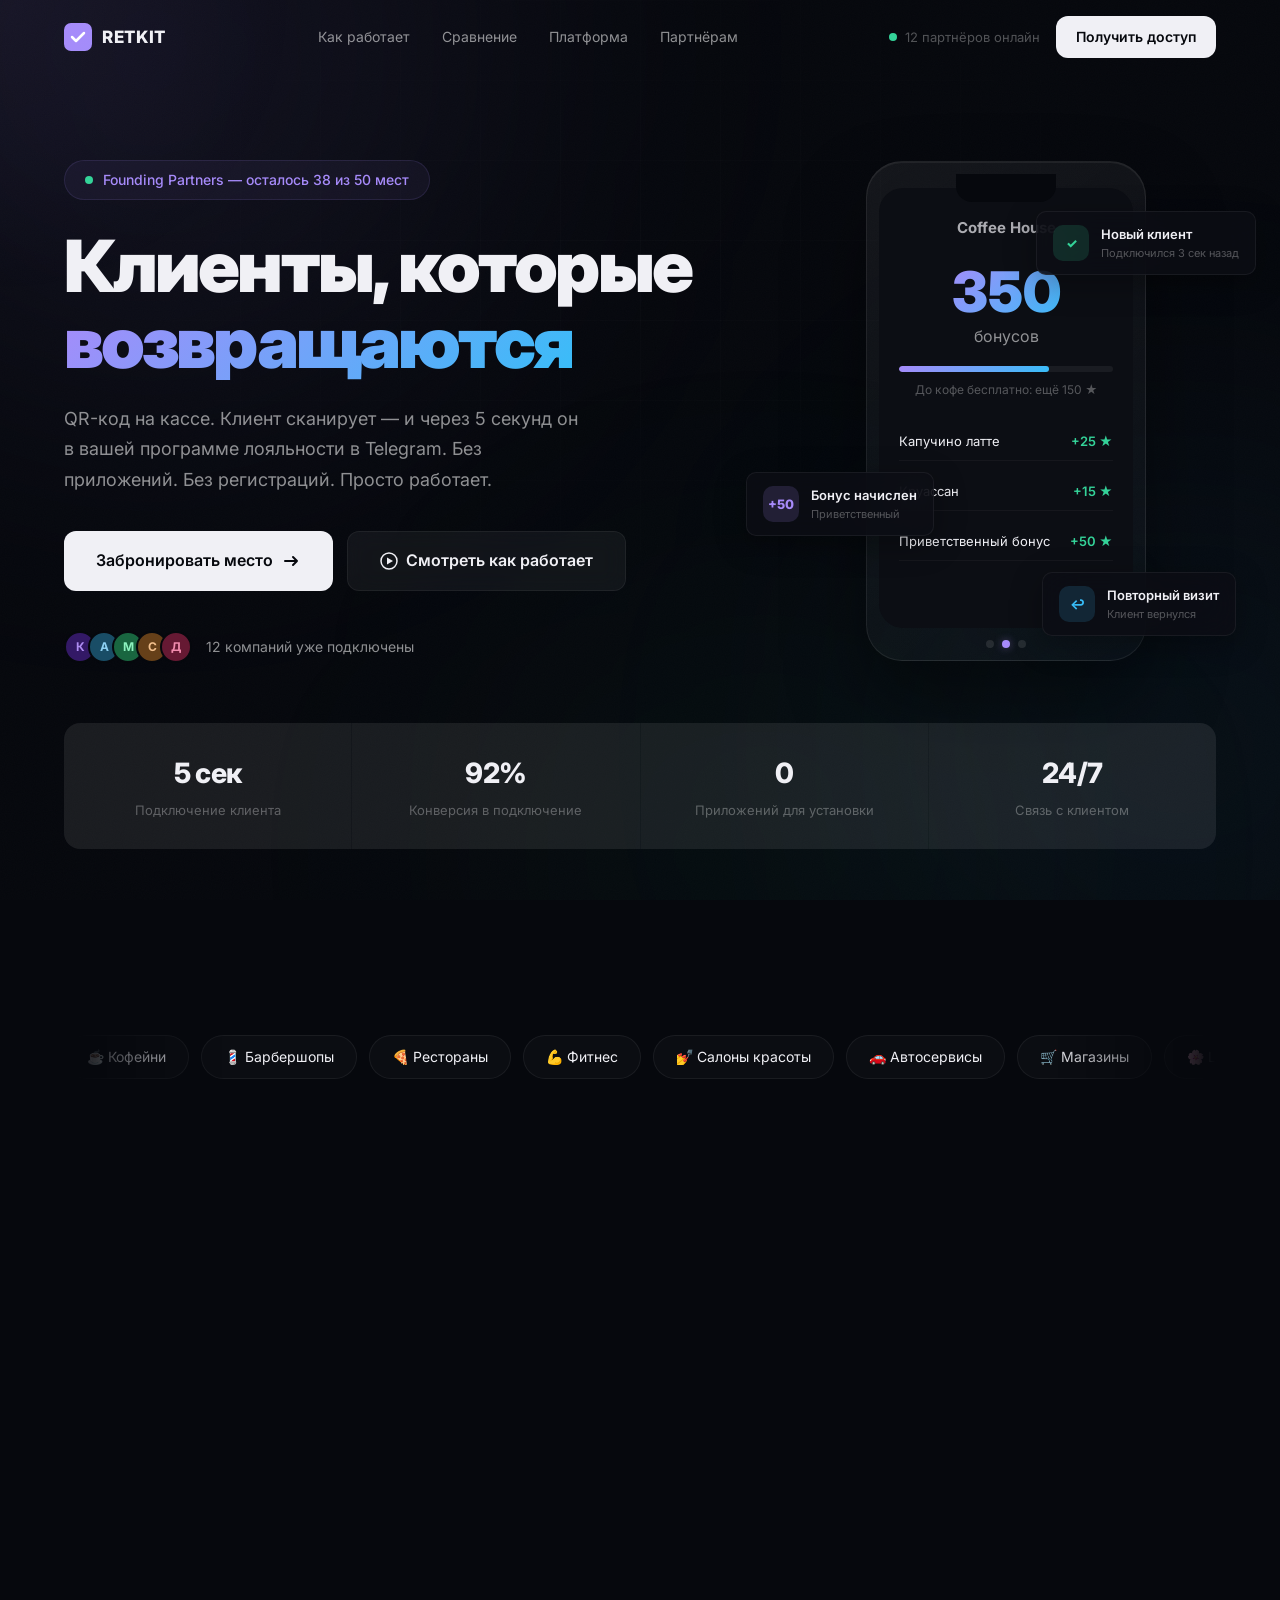
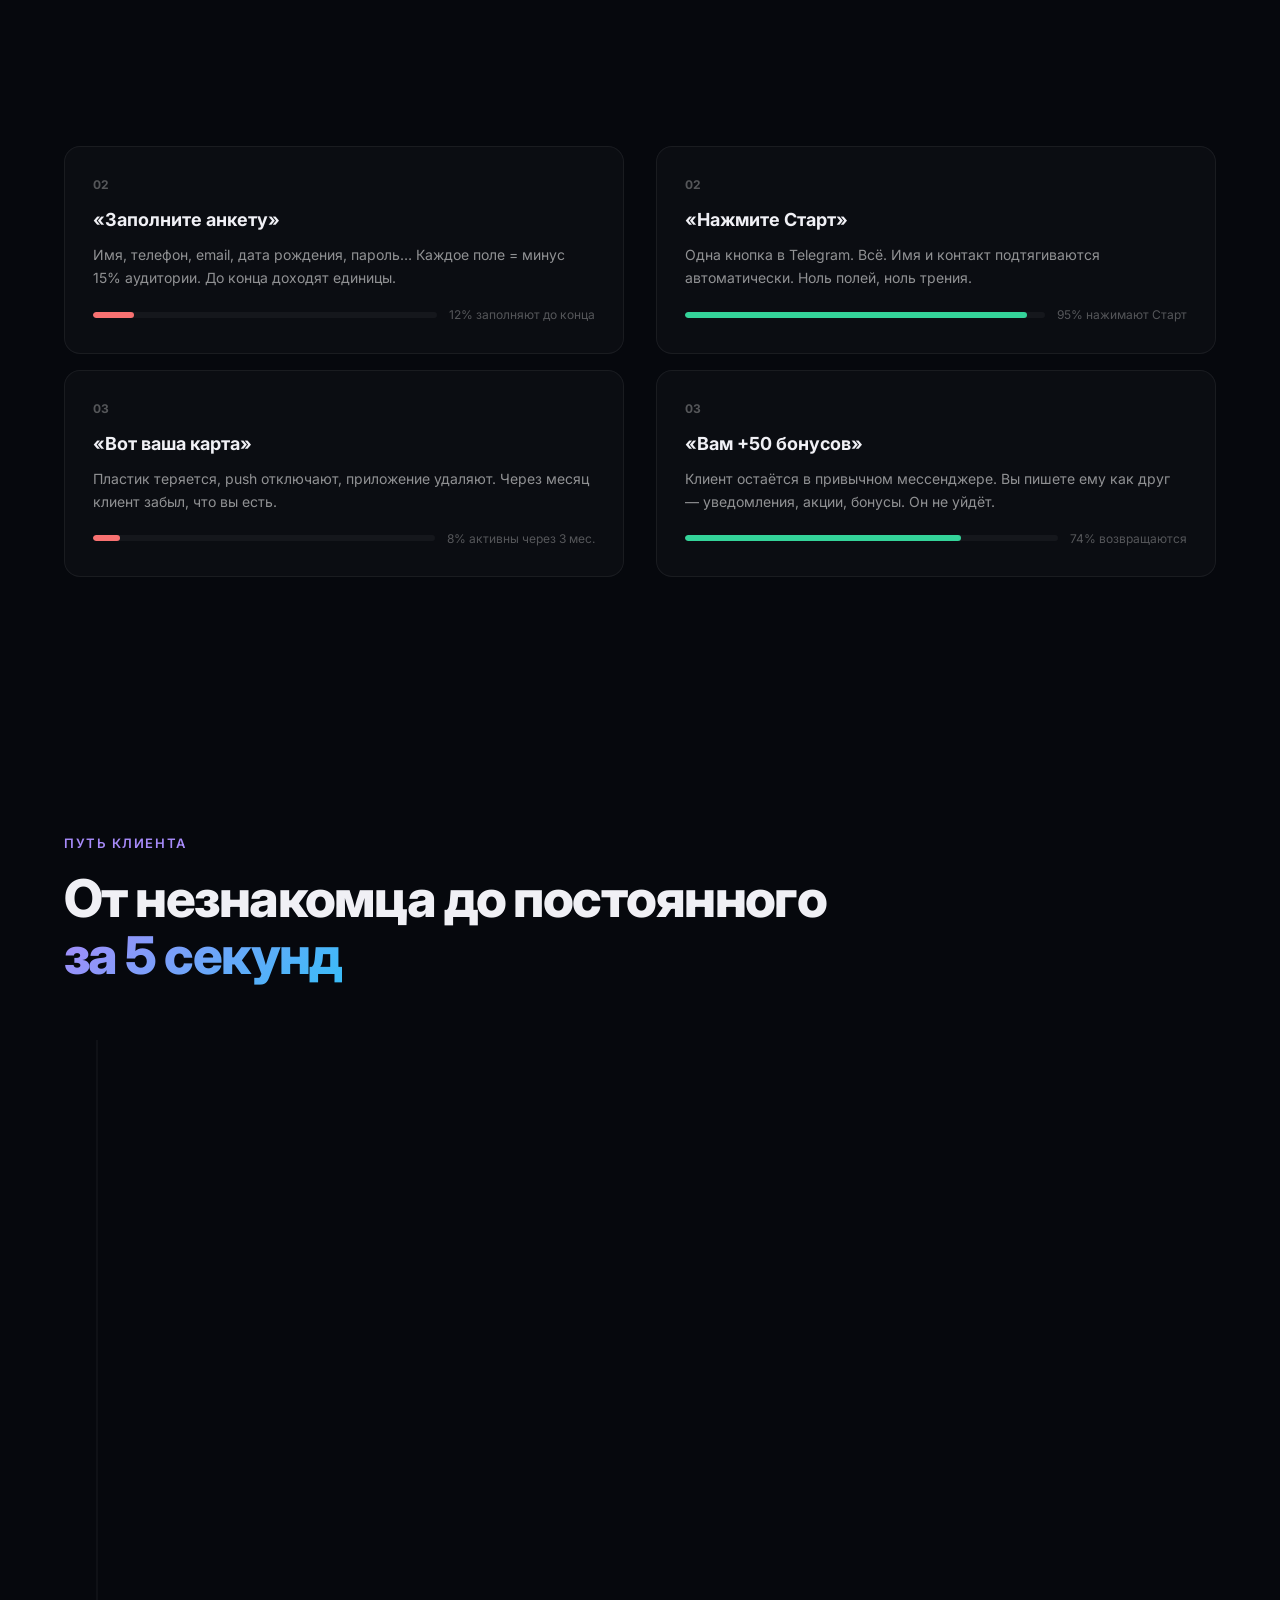
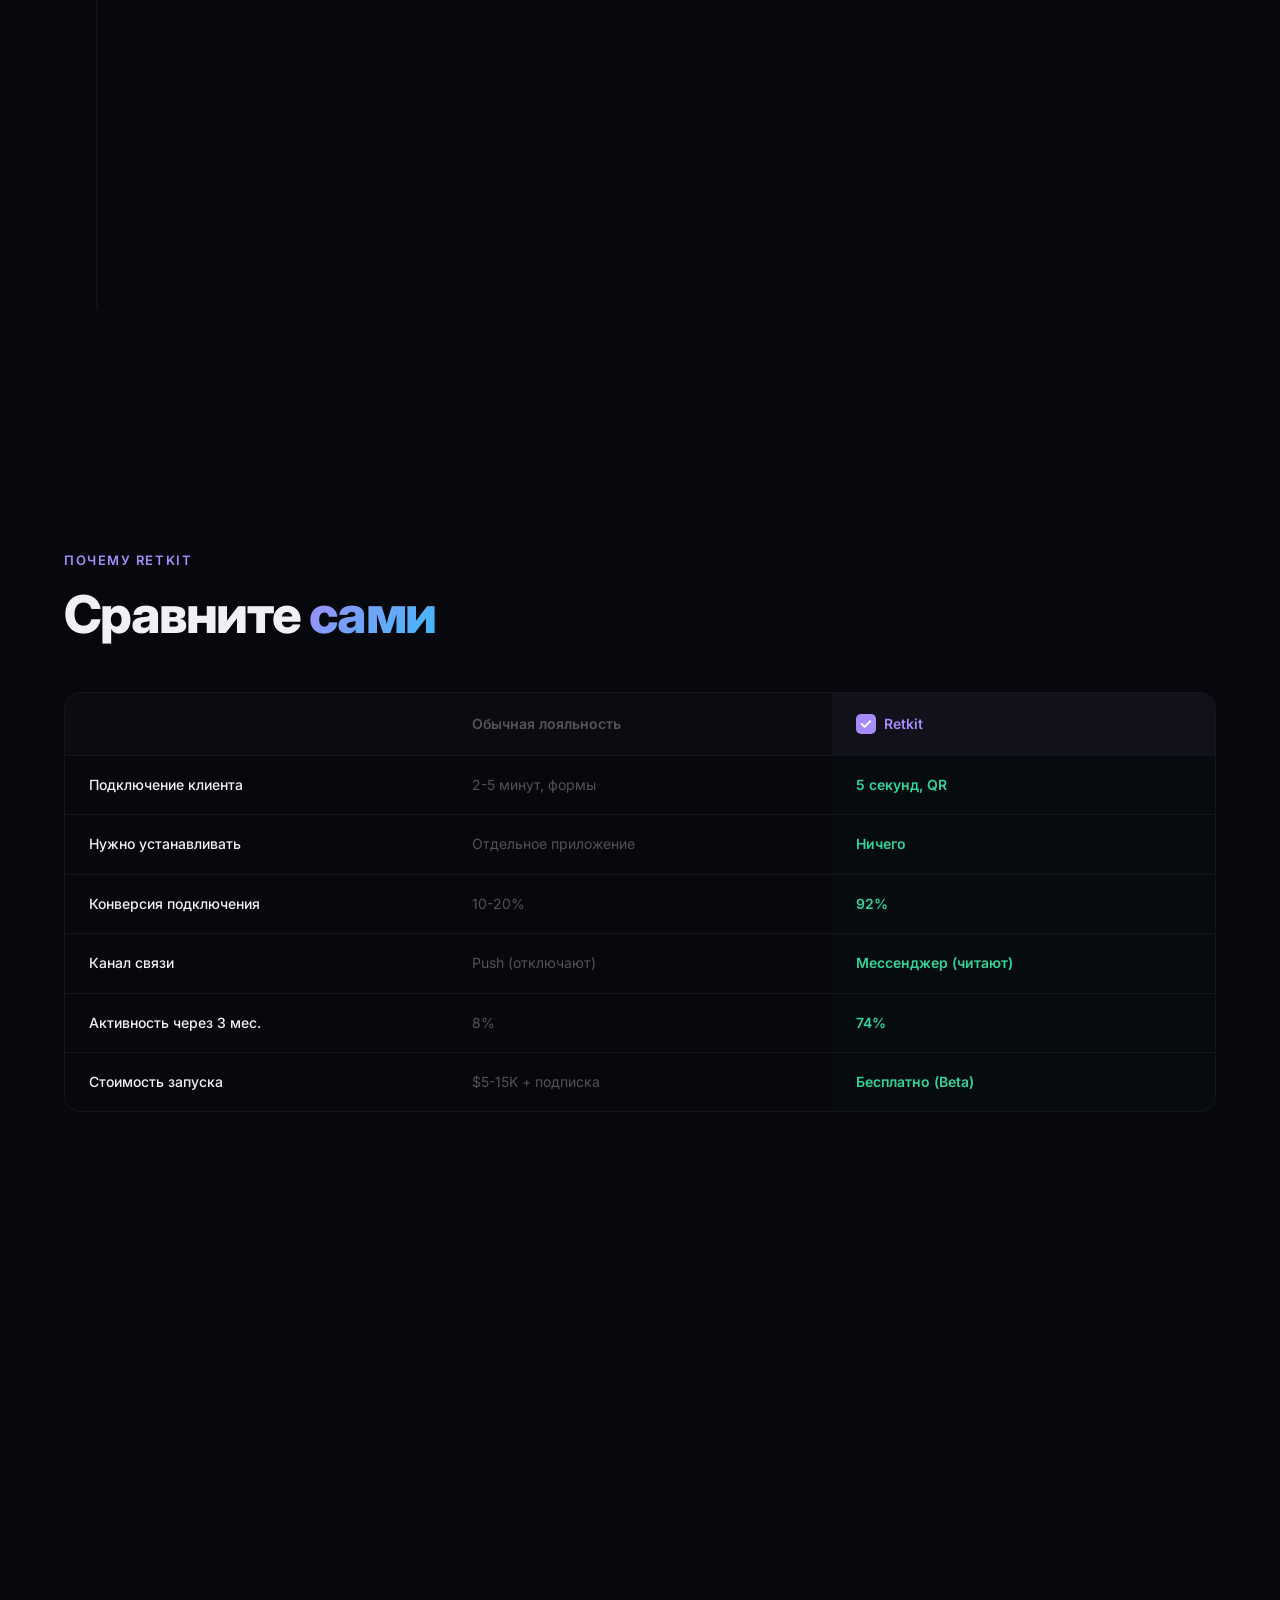
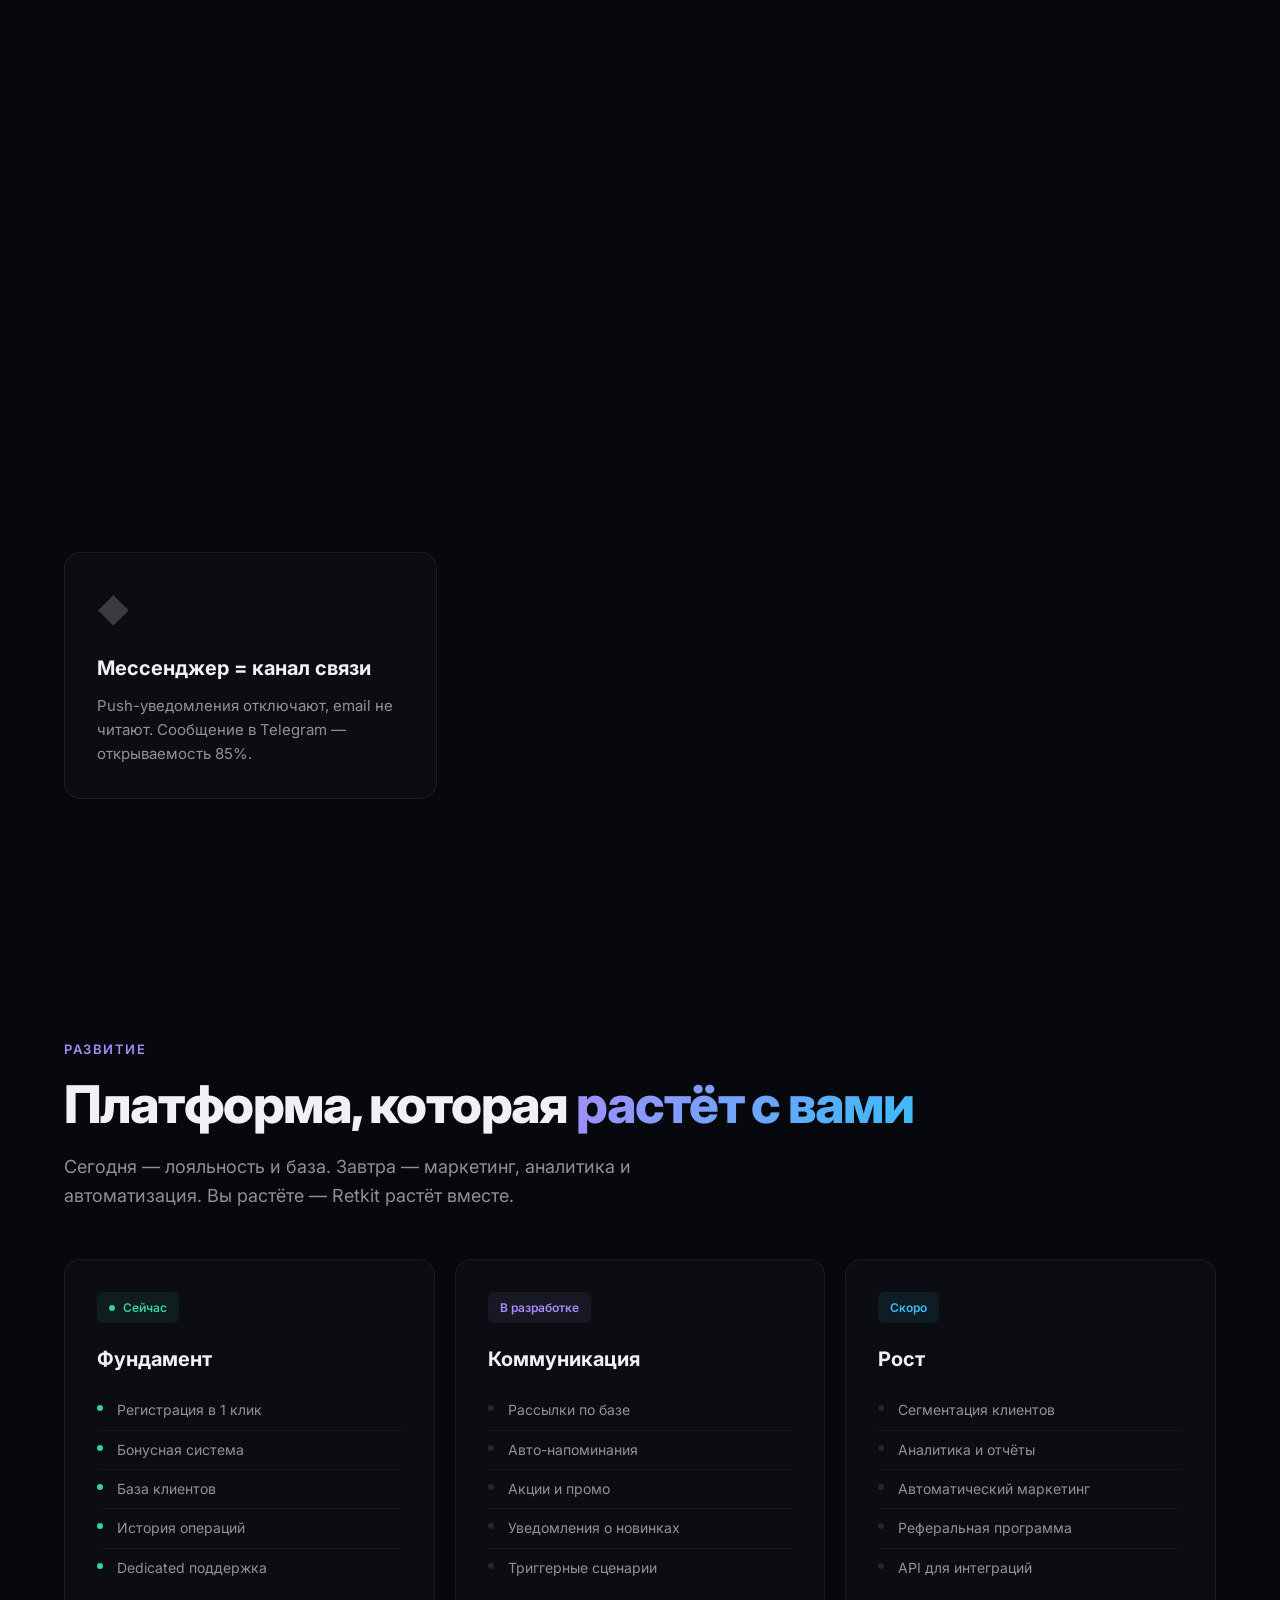
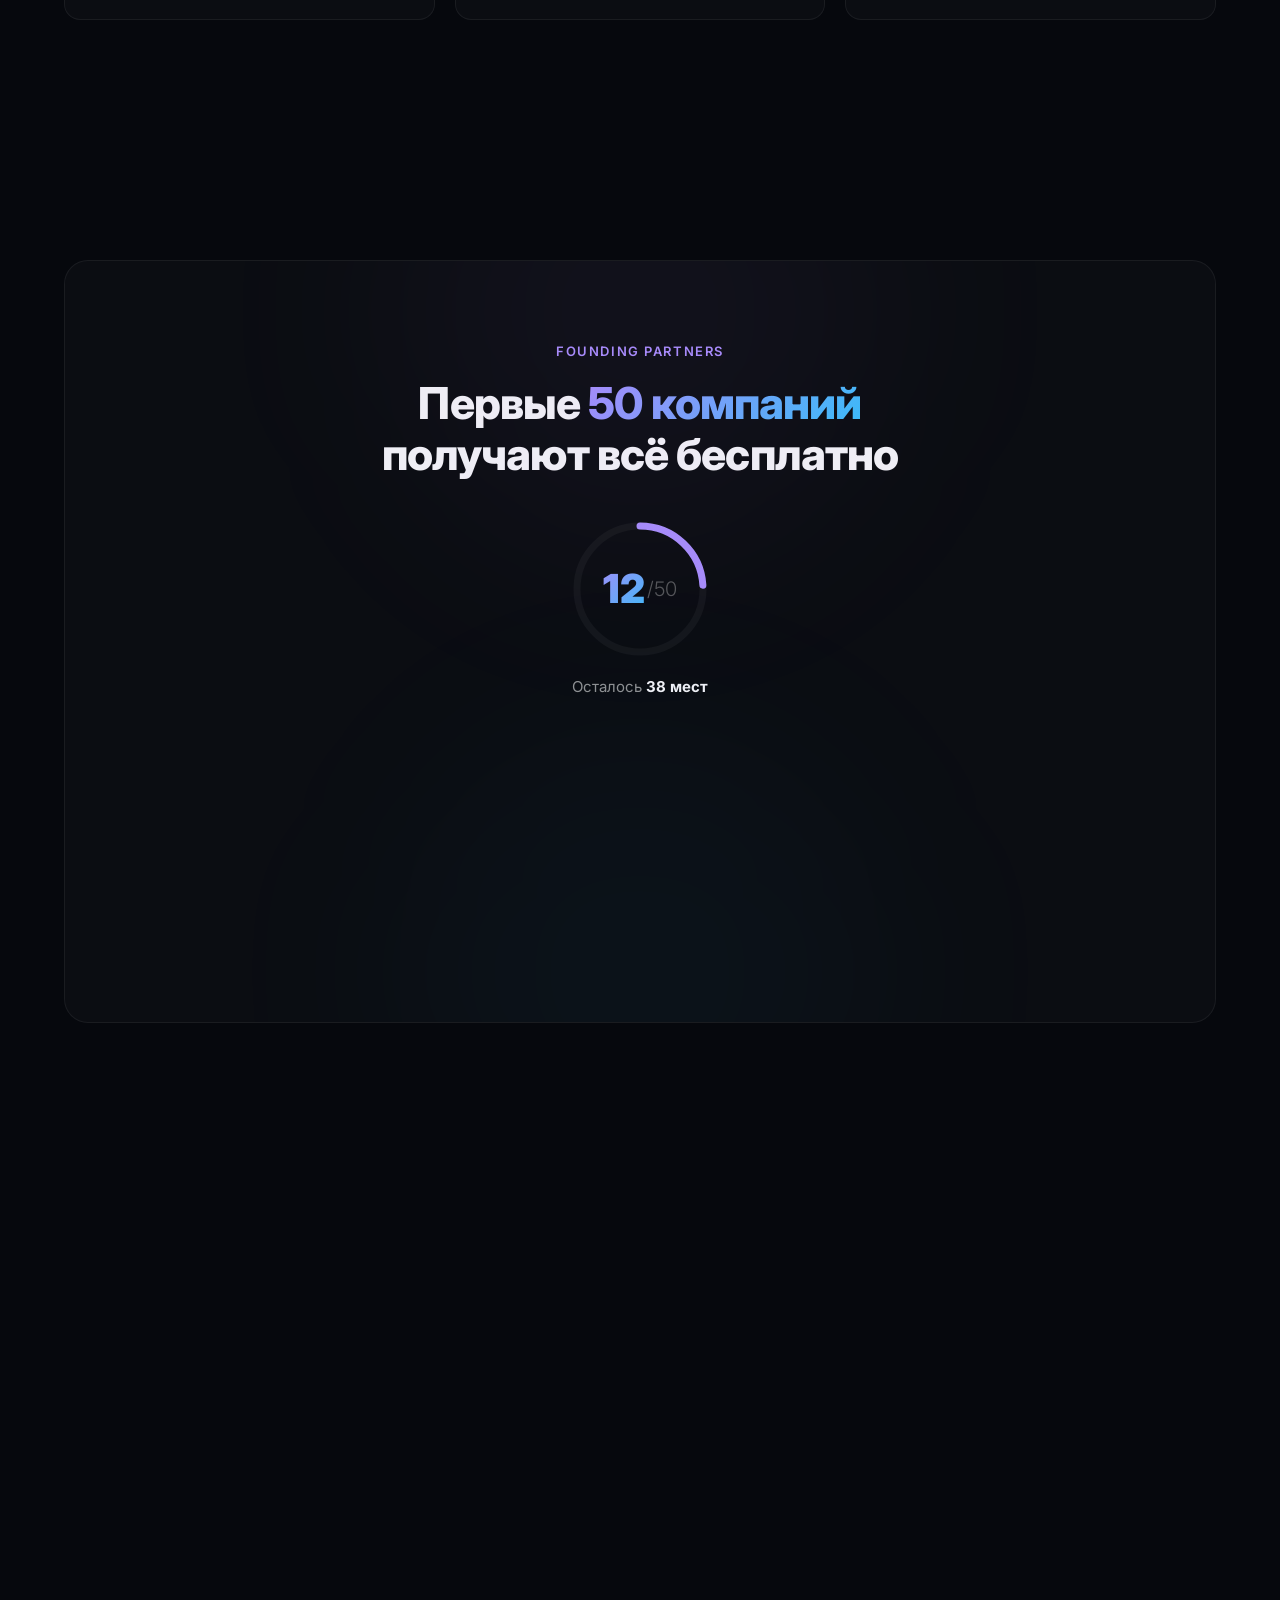
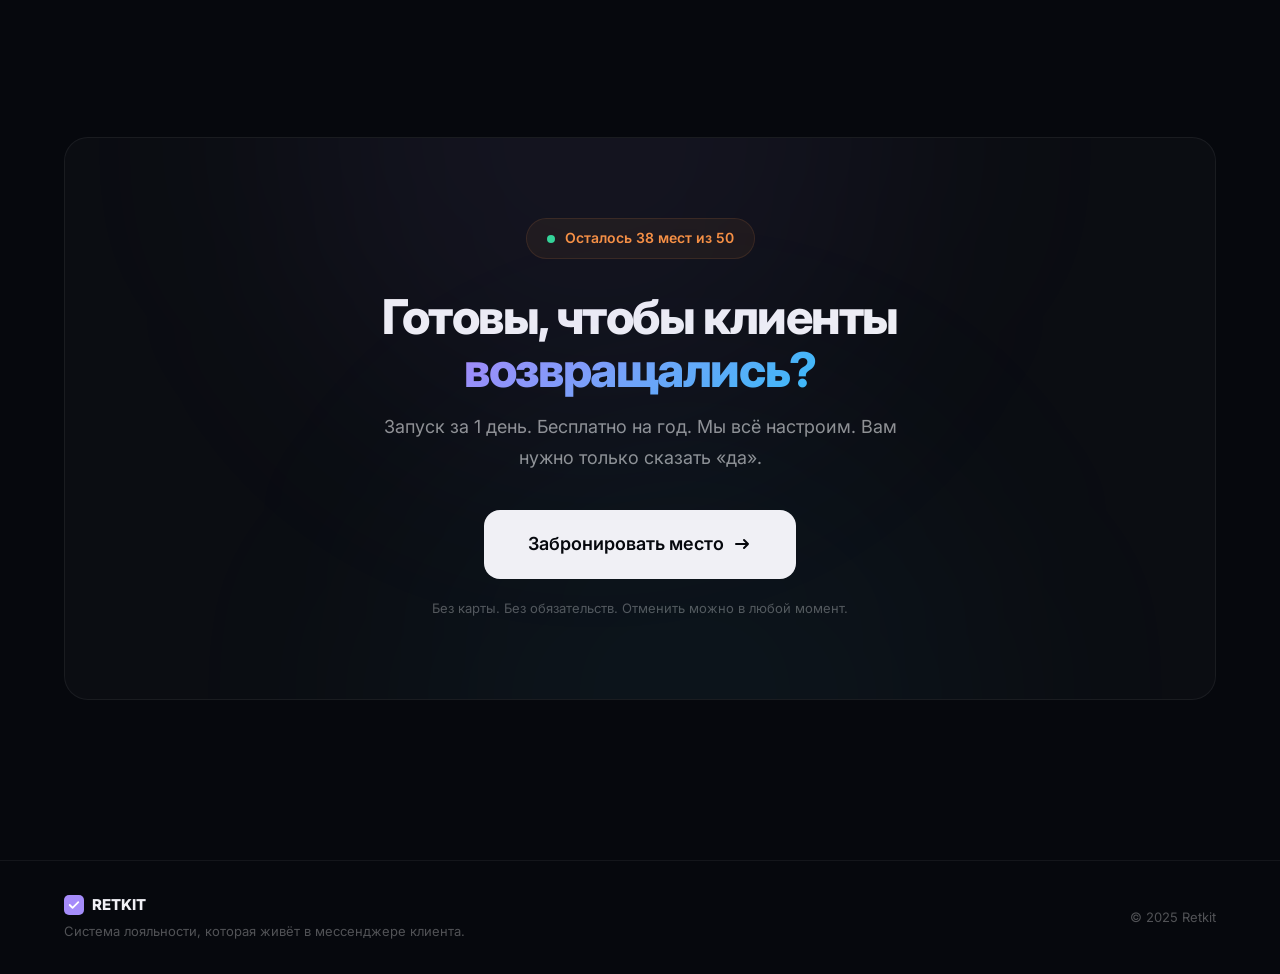
==== commit bafd7c12: "feat: v3 complete redesign — premium landing with interactive mockup - Hero with animated phone mock" ====
--- a/index.html
+++ b/index.html
@@ -3,19 +3,23 @@
 <head>
   <meta charset="UTF-8">
   <meta name="viewport" content="width=device-width, initial-scale=1.0">
-  <title>Retkit — Система лояльности через мессенджеры</title>
-  <meta name="description" content="Подключение клиентов к программе лояльности за 1 клик через Telegram и WhatsApp. Без приложений, без регистраций.">
+  <title>Retkit — Ваши клиенты возвращаются</title>
+  <meta name="description" content="Система лояльности, которая живёт в мессенджере клиента. QR → Telegram → клиент ваш. Навсегда.">
   <link rel="preconnect" href="https://fonts.googleapis.com">
   <link rel="preconnect" href="https://fonts.gstatic.com" crossorigin>
-  <link href="https://fonts.googleapis.com/css2?family=Inter:wght@400;500;600;700;800;900&display=swap" rel="stylesheet">
+  <link href="https://fonts.googleapis.com/css2?family=Inter:opsz,wght@14..32,400;14..32,500;14..32,600;14..32,700;14..32,800;14..32,900&display=swap" rel="stylesheet">
   <link rel="stylesheet" href="styles.css">
 </head>
 <body>
-  <!-- Ambient background -->
+  <!-- Cursor glow -->
+  <div class="cursor-glow" id="cursorGlow"></div>
+
+  <!-- Ambient -->
   <div class="ambient">
     <div class="ambient__orb ambient__orb--1"></div>
     <div class="ambient__orb ambient__orb--2"></div>
     <div class="ambient__orb ambient__orb--3"></div>
+    <div class="ambient__grid"></div>
   </div>
   <div class="noise"></div>
 
@@ -23,446 +27,699 @@
   <header class="header" id="header">
     <div class="container header__inner">
       <a href="#" class="header__logo">
-        <span class="header__logo-icon">◆</span>
+        <svg class="header__logo-svg" width="28" height="28" viewBox="0 0 28 28" fill="none">
+          <rect width="28" height="28" rx="7" fill="url(#logoGrad)"/>
+          <path d="M8 14l4 4 8-8" stroke="#fff" stroke-width="2.5" stroke-linecap="round" stroke-linejoin="round"/>
+          <defs><linearGradient id="logoGrad" x1="0" y1="0" x2="28" y2="28"><stop stop-color="#a78bfa"/><stop offset="1" stop-color="#38bdf8"/></linearGradient></defs>
+        </svg>
         RETKIT
       </a>
       <nav class="header__nav">
         <a href="#how" class="header__link">Как работает</a>
-        <a href="#features" class="header__link">Возможности</a>
-        <a href="#roadmap" class="header__link">Roadmap</a>
+        <a href="#compare" class="header__link">Сравнение</a>
+        <a href="#features" class="header__link">Платформа</a>
         <a href="#partners" class="header__link">Партнёрам</a>
       </nav>
-      <a href="#cta" class="btn btn--primary btn--sm header__cta">Получить доступ</a>
+      <div class="header__right">
+        <div class="header__live">
+          <span class="pulse-dot"></span>
+          <span>12 партнёров онлайн</span>
+        </div>
+        <a href="#cta" class="btn btn--primary btn--sm header__cta">Получить доступ</a>
+      </div>
     </div>
   </header>
 
   <main>
-    <!-- HERO -->
+    <!-- ═══ HERO ═══ -->
     <section class="hero">
-      <div class="container">
-        <div class="hero__badge reveal">
-          <span class="pulse-dot"></span>
-          Beta — бесплатно 1 год для первых партнёров
-        </div>
-        <h1 class="hero__title reveal">
-          Лояльность клиентов<br>
-          <span class="gradient-text">через мессенджеры</span>
-        </h1>
-        <p class="hero__subtitle reveal">
-          Клиент сканирует QR → попадает в Telegram или WhatsApp → мгновенно подключается к вашей программе лояльности. Без приложений. Без форм. Один клик.
-        </p>
-        <div class="hero__actions reveal">
-          <a href="#cta" class="btn btn--primary btn--lg">
-            Стать партнёром
-            <svg class="btn__arrow" width="20" height="20" viewBox="0 0 20 20" fill="none"><path d="M4 10h12m0 0l-4-4m4 4l-4 4" stroke="currentColor" stroke-width="2" stroke-linecap="round" stroke-linejoin="round"/></svg>
-          </a>
-          <a href="#how" class="btn btn--glass btn--lg">Как это работает</a>
-        </div>
-
-        <!-- Hero metrics -->
-        <div class="hero__metrics reveal">
-          <div class="metric">
-            <span class="metric__value" data-count="1">0</span>
-            <span class="metric__unit">клик</span>
-            <span class="metric__label">Подключение</span>
-          </div>
-          <div class="metric__divider"></div>
-          <div class="metric">
-            <span class="metric__value" data-count="100">0</span>
-            <span class="metric__unit">%</span>
-            <span class="metric__label">Без помощи сотрудника</span>
-          </div>
-          <div class="metric__divider"></div>
-          <div class="metric">
-            <span class="metric__value">&lt;30</span>
-            <span class="metric__unit">сек</span>
-            <span class="metric__label">От скана до лояльности</span>
-          </div>
-        </div>
-      </div>
-
-      <!-- Floating cards -->
-      <div class="hero__float hero__float--left reveal-float">
-        <div class="float-card">
-          <div class="float-card__icon">✓</div>
-          <div class="float-card__text">Новый клиент подключён</div>
-        </div>
-      </div>
-      <div class="hero__float hero__float--right reveal-float">
-        <div class="float-card">
-          <div class="float-card__icon">+50</div>
-          <div class="float-card__text">Бонусов начислено</div>
-        </div>
-      </div>
-    </section>
-
-    <!-- PROBLEMS -->
-    <section class="problems" id="problems">
-      <div class="container">
-        <div class="section-label reveal">Проблема</div>
-        <h2 class="section-title reveal">
-          Почему программы лояльности<br>
-          <span class="gradient-text">не работают</span>
-        </h2>
-        <div class="problems__grid">
-          <div class="problem-card reveal">
-            <div class="problem-card__number">01</div>
-            <div class="problem-card__icon">📱</div>
-            <h3>Отдельное приложение</h3>
-            <p>Клиенты не хотят ставить ещё одно приложение ради бонусов. 78% удаляют его в первую неделю.</p>
-          </div>
-          <div class="problem-card reveal">
-            <div class="problem-card__number">02</div>
-            <div class="problem-card__icon">⏳</div>
-            <h3>Долгая регистрация</h3>
-            <p>Заполнение форм, подтверждение email, создание пароля — каждый шаг теряет 40% аудитории.</p>
-          </div>
-          <div class="problem-card reveal">
-            <div class="problem-card__number">03</div>
-            <div class="problem-card__icon">🔕</div>
-            <h3>Клиенты забывают</h3>
-            <p>Пластиковые карты теряются, push-уведомления отключают. Нет касания — нет возврата.</p>
-          </div>
-          <div class="problem-card reveal">
-            <div class="problem-card__number">04</div>
-            <div class="problem-card__icon">📊</div>
-            <h3>Нет базы клиентов</h3>
-            <p>Бизнес не знает кто приходит, как часто и что покупает. Нет данных — нет стратегии роста.</p>
-          </div>
-        </div>
-      </div>
-    </section>
-
-    <!-- HOW IT WORKS -->
-    <section class="how" id="how">
-      <div class="container">
-        <div class="section-label reveal">Решение</div>
-        <h2 class="section-title reveal">
-          Подключение за
-          <span class="gradient-text">30 секунд</span>
-        </h2>
-        <p class="section-desc reveal">Четыре шага от первого контакта до постоянного клиента</p>
-
-        <div class="steps">
-          <div class="steps__line">
-            <div class="steps__progress" id="stepsProgress"></div>
-          </div>
-
-          <div class="step reveal">
-            <div class="step__marker">
-              <span>01</span>
-            </div>
-            <div class="step__content">
-              <h3>Клиент сканирует QR</h3>
-              <p>QR-код на кассе, столике, визитке или чеке. Камера телефона — единственный инструмент.</p>
-            </div>
-            <div class="step__visual">
-              <div class="step__phone">
-                <div class="step__phone-screen">
-                  <div class="qr-scan-anim">
-                    <div class="qr-scan-anim__grid"></div>
-                    <div class="qr-scan-anim__line"></div>
+      <div class="container hero__container">
+        <div class="hero__content">
+          <div class="hero__badge reveal">
+            <span class="pulse-dot"></span>
+            Founding Partners — осталось 38 из 50 мест
+          </div>
+
+          <h1 class="hero__title">
+            <span class="reveal-word">Клиенты,</span>
+            <span class="reveal-word">которые</span><br>
+            <span class="reveal-word gradient-text">возвращаются</span>
+          </h1>
+
+          <p class="hero__subtitle reveal">
+            QR-код на кассе. Клиент сканирует — и через 5 секунд он в вашей программе лояльности в Telegram. Без приложений. Без регистраций. Просто работает.
+          </p>
+
+          <div class="hero__actions reveal">
+            <a href="#cta" class="btn btn--primary btn--lg btn--glow">
+              Забронировать место
+              <svg class="btn__arrow" width="20" height="20" viewBox="0 0 20 20" fill="none"><path d="M4 10h12m0 0l-4-4m4 4l-4 4" stroke="currentColor" stroke-width="2" stroke-linecap="round" stroke-linejoin="round"/></svg>
+            </a>
+            <a href="#how" class="btn btn--glass btn--lg">
+              <svg width="18" height="18" viewBox="0 0 18 18" fill="none"><circle cx="9" cy="9" r="8" stroke="currentColor" stroke-width="1.5"/><polygon points="7,5.5 13,9 7,12.5" fill="currentColor"/></svg>
+              Смотреть как работает
+            </a>
+          </div>
+
+          <div class="hero__proof reveal">
+            <div class="hero__avatars">
+              <div class="avatar" style="--hue: 260">К</div>
+              <div class="avatar" style="--hue: 200">А</div>
+              <div class="avatar" style="--hue: 150">М</div>
+              <div class="avatar" style="--hue: 30">С</div>
+              <div class="avatar" style="--hue: 340">Д</div>
+            </div>
+            <span>12 компаний уже подключены</span>
+          </div>
+        </div>
+
+        <!-- Hero phone mockup -->
+        <div class="hero__visual reveal">
+          <div class="phone-mockup">
+            <div class="phone-mockup__notch"></div>
+            <div class="phone-mockup__screen" id="phoneScreen">
+              <!-- Screen 1: Chat -->
+              <div class="phone-screen active" data-screen="0">
+                <div class="phone-chat">
+                  <div class="phone-chat__header">
+                    <div class="phone-chat__avatar">R</div>
+                    <div>
+                      <div class="phone-chat__name">Retkit Bot</div>
+                      <div class="phone-chat__status">онлайн</div>
+                    </div>
+                  </div>
+                  <div class="phone-chat__messages">
+                    <div class="chat-msg chat-msg--bot chat-msg--animate" style="--delay: 0.5s">
+                      Добро пожаловать в Coffee House! ☕
+                    </div>
+                    <div class="chat-msg chat-msg--bot chat-msg--animate" style="--delay: 1.5s">
+                      Вам начислено <strong>50 приветственных бонусов</strong>
+                    </div>
+                    <div class="chat-msg chat-msg--bot chat-msg--animate" style="--delay: 2.5s">
+                      Ваш баланс: <strong>50 ★</strong>
+                    </div>
+                  </div>
+                  <div class="phone-chat__input">Сообщение...</div>
+                </div>
+              </div>
+              <!-- Screen 2: Bonus card -->
+              <div class="phone-screen" data-screen="1">
+                <div class="phone-card">
+                  <div class="phone-card__header">Coffee House</div>
+                  <div class="phone-card__balance">
+                    <span class="phone-card__amount" data-count="350">0</span>
+                    <span class="phone-card__currency">бонусов</span>
+                  </div>
+                  <div class="phone-card__bar">
+                    <div class="phone-card__fill"></div>
+                  </div>
+                  <div class="phone-card__next">До кофе бесплатно: ещё 150 ★</div>
+                  <div class="phone-card__history">
+                    <div class="phone-card__tx">
+                      <span>Капучино латте</span>
+                      <span class="phone-card__plus">+25 ★</span>
+                    </div>
+                    <div class="phone-card__tx">
+                      <span>Круассан</span>
+                      <span class="phone-card__plus">+15 ★</span>
+                    </div>
+                    <div class="phone-card__tx">
+                      <span>Приветственный бонус</span>
+                      <span class="phone-card__plus">+50 ★</span>
+                    </div>
                   </div>
                 </div>
               </div>
-            </div>
-          </div>
-
-          <div class="step reveal">
-            <div class="step__marker">
-              <span>02</span>
-            </div>
-            <div class="step__content">
-              <h3>Выбирает мессенджер</h3>
-              <p>Telegram или WhatsApp — клиент выбирает привычный канал. Никаких новых приложений.</p>
-            </div>
-            <div class="step__visual">
-              <div class="messenger-choice">
-                <div class="messenger-choice__btn messenger-choice__btn--tg">
-                  <svg width="24" height="24" viewBox="0 0 24 24" fill="currentColor"><path d="M12 2C6.48 2 2 6.48 2 12s4.48 10 10 10 10-4.48 10-10S17.52 2 12 2zm4.64 6.8c-.15 1.58-.8 5.42-1.13 7.19-.14.75-.42 1-.68 1.03-.58.05-1.02-.38-1.58-.75-.88-.58-1.38-.94-2.23-1.5-.99-.65-.35-1.01.22-1.59.15-.15 2.71-2.48 2.76-2.69.01-.03.01-.14-.07-.2-.08-.06-.19-.04-.28-.02-.12.02-2.02 1.28-5.69 3.77-.54.37-1.03.55-1.47.54-.48-.01-1.4-.27-2.09-.49-.84-.28-1.51-.42-1.45-.89.03-.25.38-.5 1.04-.78 4.07-1.77 6.79-2.94 8.15-3.51 3.88-1.62 4.69-1.9 5.21-1.91.12 0 .37.03.54.17.14.12.18.28.2.47-.01.06.01.24 0 .37z"/></svg>
-                  Telegram
+              <!-- Screen 3: Notification -->
+              <div class="phone-screen" data-screen="2">
+                <div class="phone-notif">
+                  <div class="phone-notif__card phone-notif__card--1">
+                    <div class="phone-notif__icon">☕</div>
+                    <div>
+                      <strong>Coffee House</strong>
+                      <p>Двойные бонусы сегодня! Приходите до 18:00</p>
+                    </div>
+                    <span class="phone-notif__time">2 мин</span>
+                  </div>
+                  <div class="phone-notif__card phone-notif__card--2">
+                    <div class="phone-notif__icon">🎉</div>
+                    <div>
+                      <strong>Coffee House</strong>
+                      <p>Вам доступен бесплатный напиток!</p>
+                    </div>
+                    <span class="phone-notif__time">вчера</span>
+                  </div>
+                  <div class="phone-notif__card phone-notif__card--3">
+                    <div class="phone-notif__icon">★</div>
+                    <div>
+                      <strong>Coffee House</strong>
+                      <p>+25 бонусов за визит. Баланс: 375 ★</p>
+                    </div>
+                    <span class="phone-notif__time">Пн</span>
+                  </div>
                 </div>
-                <div class="messenger-choice__btn messenger-choice__btn--wa">
-                  <svg width="24" height="24" viewBox="0 0 24 24" fill="currentColor"><path d="M17.472 14.382c-.297-.149-1.758-.867-2.03-.967-.273-.099-.471-.148-.67.15-.197.297-.767.966-.94 1.164-.173.199-.347.223-.644.075-.297-.15-1.255-.463-2.39-1.475-.883-.788-1.48-1.761-1.653-2.059-.173-.297-.019-.458.13-.606.134-.133.298-.347.446-.52.149-.174.198-.298.298-.497.099-.198.05-.371-.025-.52-.075-.149-.669-1.612-.916-2.207-.242-.579-.487-.5-.669-.51-.173-.008-.371-.01-.57-.01-.198 0-.52.074-.792.372-.272.297-1.04 1.016-1.04 2.479 0 1.462 1.065 2.875 1.213 3.074.149.198 2.096 3.2 5.077 4.487.709.306 1.262.489 1.694.625.712.227 1.36.195 1.871.118.571-.085 1.758-.719 2.006-1.413.248-.694.248-1.289.173-1.413-.074-.124-.272-.198-.57-.347m-5.421 7.403h-.004a9.87 9.87 0 01-5.031-1.378l-.361-.214-3.741.982.998-3.648-.235-.374a9.86 9.86 0 01-1.51-5.26c.001-5.45 4.436-9.884 9.888-9.884 2.64 0 5.122 1.03 6.988 2.898a9.825 9.825 0 012.893 6.994c-.003 5.45-4.437 9.884-9.885 9.884m8.413-18.297A11.815 11.815 0 0012.05 0C5.495 0 .16 5.335.157 11.892c0 2.096.547 4.142 1.588 5.945L.057 24l6.305-1.654a11.882 11.882 0 005.683 1.448h.005c6.554 0 11.89-5.335 11.893-11.893a11.821 11.821 0 00-3.48-8.413z"/></svg>
-                  WhatsApp
+              </div>
+            </div>
+            <!-- Screen dots -->
+            <div class="phone-mockup__dots">
+              <button class="phone-dot active" data-target="0"></button>
+              <button class="phone-dot" data-target="1"></button>
+              <button class="phone-dot" data-target="2"></button>
+            </div>
+          </div>
+          <!-- Floating notifications -->
+          <div class="hero__float hero__float--1">
+            <div class="float-card">
+              <div class="float-card__icon float-card__icon--green">✓</div>
+              <div>
+                <div class="float-card__title">Новый клиент</div>
+                <div class="float-card__sub">Подключился 3 сек назад</div>
+              </div>
+            </div>
+          </div>
+          <div class="hero__float hero__float--2">
+            <div class="float-card">
+              <div class="float-card__icon float-card__icon--purple">+50</div>
+              <div>
+                <div class="float-card__title">Бонус начислен</div>
+                <div class="float-card__sub">Приветственный</div>
+              </div>
+            </div>
+          </div>
+          <div class="hero__float hero__float--3">
+            <div class="float-card">
+              <div class="float-card__icon float-card__icon--blue">↩</div>
+              <div>
+                <div class="float-card__title">Повторный визит</div>
+                <div class="float-card__sub">Клиент вернулся</div>
+              </div>
+            </div>
+          </div>
+        </div>
+      </div>
+
+      <!-- Metrics strip -->
+      <div class="container">
+        <div class="metrics-strip reveal">
+          <div class="metric-item">
+            <div class="metric-item__value"><span data-count="5">0</span> сек</div>
+            <div class="metric-item__label">Подключение клиента</div>
+          </div>
+          <div class="metric-item">
+            <div class="metric-item__value"><span data-count="92">0</span>%</div>
+            <div class="metric-item__label">Конверсия в подключение</div>
+          </div>
+          <div class="metric-item">
+            <div class="metric-item__value"><span data-count="0">0</span></div>
+            <div class="metric-item__label">Приложений для установки</div>
+          </div>
+          <div class="metric-item">
+            <div class="metric-item__value">24/7</div>
+            <div class="metric-item__label">Связь с клиентом</div>
+          </div>
+        </div>
+      </div>
+    </section>
+
+    <!-- ═══ SOCIAL PROOF LOGOS ═══ -->
+    <section class="logos-section">
+      <div class="container">
+        <p class="logos-section__text reveal">Уже работает в</p>
+        <div class="logos-marquee">
+          <div class="logos-track">
+            <div class="logo-item">☕ Кофейни</div>
+            <div class="logo-item">💈 Барбершопы</div>
+            <div class="logo-item">🍕 Рестораны</div>
+            <div class="logo-item">💪 Фитнес</div>
+            <div class="logo-item">💅 Салоны красоты</div>
+            <div class="logo-item">🚗 Автосервисы</div>
+            <div class="logo-item">🛒 Магазины</div>
+            <div class="logo-item">🌸 Цветы</div>
+            <div class="logo-item">🧁 Пекарни</div>
+            <div class="logo-item">💊 Аптеки</div>
+            <div class="logo-item">🧼 Автомойки</div>
+            <div class="logo-item">🐾 Ветклиники</div>
+            <!-- duplicate -->
+            <div class="logo-item">☕ Кофейни</div>
+            <div class="logo-item">💈 Барбершопы</div>
+            <div class="logo-item">🍕 Рестораны</div>
+            <div class="logo-item">💪 Фитнес</div>
+            <div class="logo-item">💅 Салоны красоты</div>
+            <div class="logo-item">🚗 Автосервисы</div>
+            <div class="logo-item">🛒 Магазины</div>
+            <div class="logo-item">🌸 Цветы</div>
+            <div class="logo-item">🧁 Пекарни</div>
+            <div class="logo-item">💊 Аптеки</div>
+            <div class="logo-item">🧼 Автомойки</div>
+            <div class="logo-item">🐾 Ветклиники</div>
+          </div>
+        </div>
+      </div>
+    </section>
+
+    <!-- ═══ PROBLEM → SOLUTION ═══ -->
+    <section class="problem-solution" id="problems">
+      <div class="container">
+        <div class="section-label reveal">Знакомая ситуация?</div>
+        <h2 class="section-title reveal">
+          Вы теряете клиентов<br>
+          <span class="gradient-text">каждый день</span>
+        </h2>
+
+        <div class="ps-grid">
+          <!-- Problems column -->
+          <div class="ps-col">
+            <div class="ps-col__header ps-col__header--red reveal">
+              <span>✕</span> Как обычно
+            </div>
+            <div class="ps-card ps-card--red reveal">
+              <div class="ps-card__num">01</div>
+              <h3>«Скачайте наше приложение»</h3>
+              <p>78% клиентов не будут ставить приложение ради бонусов. Вы инвестируете в то, чем не пользуются.</p>
+              <div class="ps-card__stat">
+                <div class="ps-card__bar-bg"><div class="ps-card__bar-fill ps-card__bar-fill--red" style="--fill: 22%"></div></div>
+                <span>22% установок</span>
+              </div>
+            </div>
+            <div class="ps-card ps-card--red reveal">
+              <div class="ps-card__num">02</div>
+              <h3>«Заполните анкету»</h3>
+              <p>Имя, телефон, email, дата рождения, пароль… Каждое поле = минус 15% аудитории. До конца доходят единицы.</p>
+              <div class="ps-card__stat">
+                <div class="ps-card__bar-bg"><div class="ps-card__bar-fill ps-card__bar-fill--red" style="--fill: 12%"></div></div>
+                <span>12% заполняют до конца</span>
+              </div>
+            </div>
+            <div class="ps-card ps-card--red reveal">
+              <div class="ps-card__num">03</div>
+              <h3>«Вот ваша карта»</h3>
+              <p>Пластик теряется, push отключают, приложение удаляют. Через месяц клиент забыл, что вы есть.</p>
+              <div class="ps-card__stat">
+                <div class="ps-card__bar-bg"><div class="ps-card__bar-fill ps-card__bar-fill--red" style="--fill: 8%"></div></div>
+                <span>8% активны через 3 мес.</span>
+              </div>
+            </div>
+          </div>
+
+          <!-- Solution column -->
+          <div class="ps-col">
+            <div class="ps-col__header ps-col__header--green reveal">
+              <span>✓</span> С Retkit
+            </div>
+            <div class="ps-card ps-card--green reveal">
+              <div class="ps-card__num">01</div>
+              <h3>«Наведите камеру на QR»</h3>
+              <p>У 100% людей есть камера и мессенджер. Не нужно ничего скачивать. QR — это вход, который уже есть.</p>
+              <div class="ps-card__stat">
+                <div class="ps-card__bar-bg"><div class="ps-card__bar-fill ps-card__bar-fill--green" style="--fill: 92%"></div></div>
+                <span>92% подключаются</span>
+              </div>
+            </div>
+            <div class="ps-card ps-card--green reveal">
+              <div class="ps-card__num">02</div>
+              <h3>«Нажмите Старт»</h3>
+              <p>Одна кнопка в Telegram. Всё. Имя и контакт подтягиваются автоматически. Ноль полей, ноль трения.</p>
+              <div class="ps-card__stat">
+                <div class="ps-card__bar-bg"><div class="ps-card__bar-fill ps-card__bar-fill--green" style="--fill: 95%"></div></div>
+                <span>95% нажимают Старт</span>
+              </div>
+            </div>
+            <div class="ps-card ps-card--green reveal">
+              <div class="ps-card__num">03</div>
+              <h3>«Вам +50 бонусов»</h3>
+              <p>Клиент остаётся в привычном мессенджере. Вы пишете ему как друг — уведомления, акции, бонусы. Он не уйдёт.</p>
+              <div class="ps-card__stat">
+                <div class="ps-card__bar-bg"><div class="ps-card__bar-fill ps-card__bar-fill--green" style="--fill: 74%"></div></div>
+                <span>74% возвращаются</span>
+              </div>
+            </div>
+          </div>
+        </div>
+      </div>
+    </section>
+
+    <!-- ═══ HOW IT WORKS ═══ -->
+    <section class="how" id="how">
+      <div class="container">
+        <div class="section-label reveal">Путь клиента</div>
+        <h2 class="section-title reveal">
+          От незнакомца до постоянного<br>
+          <span class="gradient-text">за 5 секунд</span>
+        </h2>
+
+        <div class="timeline">
+          <div class="timeline__line">
+            <div class="timeline__progress" id="timelineProgress"></div>
+          </div>
+
+          <div class="tl-step reveal" data-step="1">
+            <div class="tl-step__marker"><span>1</span></div>
+            <div class="tl-step__body">
+              <div class="tl-step__time">0 сек</div>
+              <h3>QR на кассе</h3>
+              <p>Стикер, тейблтент, чек — QR встроен в точку контакта. Клиент наводит камеру, как на оплату.</p>
+            </div>
+            <div class="tl-step__anim">
+              <div class="anim-qr">
+                <div class="anim-qr__code">
+                  <div class="anim-qr__blocks"></div>
                 </div>
-              </div>
-            </div>
-          </div>
-
-          <div class="step reveal">
-            <div class="step__marker">
-              <span>03</span>
-            </div>
-            <div class="step__content">
-              <h3>Подключение в один клик</h3>
-              <p>Нажимает «Старт» в боте — и всё. Без форм, паролей, подтверждений. Мгновенная регистрация.</p>
-            </div>
-            <div class="step__visual">
-              <div class="one-click-anim">
-                <div class="one-click-anim__btn">
-                  <span>▶ Старт</span>
+                <div class="anim-qr__beam"></div>
+              </div>
+            </div>
+          </div>
+
+          <div class="tl-step reveal" data-step="2">
+            <div class="tl-step__marker"><span>2</span></div>
+            <div class="tl-step__body">
+              <div class="tl-step__time">2 сек</div>
+              <h3>Открывает Telegram</h3>
+              <p>Ссылка сразу ведёт в бот. Не нужно выбирать — мессенджер открывается моментально.</p>
+            </div>
+            <div class="tl-step__anim">
+              <div class="anim-tg">
+                <svg class="anim-tg__icon" width="56" height="56" viewBox="0 0 56 56" fill="none">
+                  <circle cx="28" cy="28" r="28" fill="url(#tgGrad)"/>
+                  <path d="M17 28l6 3 3-8 10-6-16 8z M23 31l1 7 5-4" fill="white" opacity="0.9"/>
+                  <defs><linearGradient id="tgGrad" x1="0" y1="0" x2="56" y2="56"><stop stop-color="#37AEE2"/><stop offset="1" stop-color="#1E96C8"/></linearGradient></defs>
+                </svg>
+                <div class="anim-tg__pulse"></div>
+              </div>
+            </div>
+          </div>
+
+          <div class="tl-step reveal" data-step="3">
+            <div class="tl-step__marker"><span>3</span></div>
+            <div class="tl-step__body">
+              <div class="tl-step__time">4 сек</div>
+              <h3>Нажимает «Старт»</h3>
+              <p>Одна кнопка. Контакт подтягивается автоматически из профиля Telegram.</p>
+            </div>
+            <div class="tl-step__anim">
+              <div class="anim-start">
+                <div class="anim-start__btn">START</div>
+                <div class="anim-start__ring"></div>
+                <div class="anim-start__ring anim-start__ring--2"></div>
+              </div>
+            </div>
+          </div>
+
+          <div class="tl-step reveal" data-step="4">
+            <div class="tl-step__marker"><span>4</span></div>
+            <div class="tl-step__body">
+              <div class="tl-step__time">5 сек</div>
+              <h3>Готово. Клиент ваш.</h3>
+              <p>В базе, с бонусами, в мессенджере. Вы можете написать ему прямо сейчас.</p>
+            </div>
+            <div class="tl-step__anim">
+              <div class="anim-done">
+                <svg class="anim-done__check" width="56" height="56" viewBox="0 0 56 56">
+                  <circle cx="28" cy="28" r="26" fill="none" stroke="url(#doneGrad)" stroke-width="2" class="anim-done__circle"/>
+                  <path d="M18 28l7 7 13-13" fill="none" stroke="url(#doneGrad)" stroke-width="3" stroke-linecap="round" stroke-linejoin="round" class="anim-done__path"/>
+                  <defs><linearGradient id="doneGrad" x1="0" y1="0" x2="56" y2="56"><stop stop-color="#34d399"/><stop offset="1" stop-color="#38bdf8"/></linearGradient></defs>
+                </svg>
+              </div>
+            </div>
+          </div>
+        </div>
+      </div>
+    </section>
+
+    <!-- ═══ COMPARISON TABLE ═══ -->
+    <section class="compare" id="compare">
+      <div class="container">
+        <div class="section-label reveal">Почему Retkit</div>
+        <h2 class="section-title reveal">
+          Сравните
+          <span class="gradient-text">сами</span>
+        </h2>
+
+        <div class="compare-table reveal">
+          <div class="compare-table__header">
+            <div class="compare-table__col"></div>
+            <div class="compare-table__col compare-table__col--them">Обычная лояльность</div>
+            <div class="compare-table__col compare-table__col--us">
+              <svg width="20" height="20" viewBox="0 0 28 28" fill="none"><rect width="28" height="28" rx="7" fill="url(#logoGrad2)"/><path d="M8 14l4 4 8-8" stroke="#fff" stroke-width="2.5" stroke-linecap="round" stroke-linejoin="round"/><defs><linearGradient id="logoGrad2" x1="0" y1="0" x2="28" y2="28"><stop stop-color="#a78bfa"/><stop offset="1" stop-color="#38bdf8"/></linearGradient></defs></svg>
+              Retkit
+            </div>
+          </div>
+          <div class="compare-table__row">
+            <div class="compare-table__feature">Подключение клиента</div>
+            <div class="compare-table__cell compare-table__cell--bad">2-5 минут, формы</div>
+            <div class="compare-table__cell compare-table__cell--good">5 секунд, QR</div>
+          </div>
+          <div class="compare-table__row">
+            <div class="compare-table__feature">Нужно устанавливать</div>
+            <div class="compare-table__cell compare-table__cell--bad">Отдельное приложение</div>
+            <div class="compare-table__cell compare-table__cell--good">Ничего</div>
+          </div>
+          <div class="compare-table__row">
+            <div class="compare-table__feature">Конверсия подключения</div>
+            <div class="compare-table__cell compare-table__cell--bad">10-20%</div>
+            <div class="compare-table__cell compare-table__cell--good">92%</div>
+          </div>
+          <div class="compare-table__row">
+            <div class="compare-table__feature">Канал связи</div>
+            <div class="compare-table__cell compare-table__cell--bad">Push (отключают)</div>
+            <div class="compare-table__cell compare-table__cell--good">Мессенджер (читают)</div>
+          </div>
+          <div class="compare-table__row">
+            <div class="compare-table__feature">Активность через 3 мес.</div>
+            <div class="compare-table__cell compare-table__cell--bad">8%</div>
+            <div class="compare-table__cell compare-table__cell--good">74%</div>
+          </div>
+          <div class="compare-table__row">
+            <div class="compare-table__feature">Стоимость запуска</div>
+            <div class="compare-table__cell compare-table__cell--bad">$5-15K + подписка</div>
+            <div class="compare-table__cell compare-table__cell--good">Бесплатно (Beta)</div>
+          </div>
+        </div>
+      </div>
+    </section>
+
+    <!-- ═══ FEATURES / PLATFORM ═══ -->
+    <section class="features" id="features">
+      <div class="container">
+        <div class="section-label reveal">Платформа</div>
+        <h2 class="section-title reveal">
+          Не просто бонусы —<br>
+          <span class="gradient-text">система роста</span>
+        </h2>
+
+        <div class="features__bento">
+          <!-- Large card -->
+          <div class="bento-card bento-card--hero reveal" data-tilt>
+            <div class="bento-card__glow"></div>
+            <div class="bento-card__content">
+              <div class="bento-card__tag">Core</div>
+              <h3>Мгновенная регистрация</h3>
+              <p>QR → мессенджер → клиент в базе. Путь настолько короткий, что 92% людей проходят его до конца.</p>
+            </div>
+            <div class="bento-card__visual">
+              <div class="funnel-v2">
+                <div class="funnel-v2__step">
+                  <div class="funnel-v2__bar" style="--w: 100%"><span>Скан QR</span><em>100%</em></div>
                 </div>
-                <div class="one-click-anim__ripple"></div>
-              </div>
-            </div>
-          </div>
-
-          <div class="step reveal">
-            <div class="step__marker">
-              <span>04</span>
-            </div>
-            <div class="step__content">
-              <h3>Клиент в системе</h3>
-              <p>Моментально попадает в вашу программу лояльности. Получает приветственный бонус. Становится частью базы.</p>
-            </div>
-            <div class="step__visual">
-              <div class="success-anim">
-                <svg class="success-anim__check" width="48" height="48" viewBox="0 0 48 48">
-                  <circle cx="24" cy="24" r="22" fill="none" stroke="url(#successGrad)" stroke-width="2" class="success-anim__circle"/>
-                  <path d="M15 24l6 6 12-12" fill="none" stroke="url(#successGrad)" stroke-width="2.5" stroke-linecap="round" stroke-linejoin="round" class="success-anim__path"/>
-                  <defs>
-                    <linearGradient id="successGrad" x1="0" y1="0" x2="48" y2="48">
-                      <stop offset="0%" stop-color="#a78bfa"/>
-                      <stop offset="100%" stop-color="#38bdf8"/>
-                    </linearGradient>
-                  </defs>
-                </svg>
-                <span class="success-anim__label">Подключено!</span>
-              </div>
-            </div>
-          </div>
-        </div>
-      </div>
-    </section>
-
-    <!-- FEATURES -->
-    <section class="features" id="features">
-      <div class="container">
-        <div class="section-label reveal">Возможности</div>
+                <div class="funnel-v2__step">
+                  <div class="funnel-v2__bar" style="--w: 96%"><span>Открыл бота</span><em>96%</em></div>
+                </div>
+                <div class="funnel-v2__step">
+                  <div class="funnel-v2__bar" style="--w: 92%"><span>Нажал Старт</span><em>92%</em></div>
+                </div>
+                <div class="funnel-v2__step">
+                  <div class="funnel-v2__bar" style="--w: 92%"><span>В базе</span><em>92%</em></div>
+                </div>
+              </div>
+            </div>
+          </div>
+
+          <!-- Medium cards -->
+          <div class="bento-card reveal" data-tilt>
+            <div class="bento-card__glow"></div>
+            <div class="bento-card__icon">★</div>
+            <h3>Бонусная система</h3>
+            <p>Начисление за покупки, приветственные бонусы, правила списания. Гибко — настраиваете под свой бизнес.</p>
+          </div>
+
+          <div class="bento-card reveal" data-tilt>
+            <div class="bento-card__glow"></div>
+            <div class="bento-card__icon">◉</div>
+            <h3>Живая база клиентов</h3>
+            <p>Каждый клиент с первого визита: контакт в мессенджере, история покупок, частота визитов, баланс бонусов.</p>
+          </div>
+
+          <div class="bento-card reveal" data-tilt>
+            <div class="bento-card__glow"></div>
+            <div class="bento-card__icon">↻</div>
+            <h3>История операций</h3>
+            <p>Полная прозрачность: кто, когда, сколько. И для бизнеса, и для клиента — в реальном времени.</p>
+          </div>
+
+          <div class="bento-card reveal" data-tilt>
+            <div class="bento-card__glow"></div>
+            <div class="bento-card__icon">◆</div>
+            <h3>Мессенджер = канал связи</h3>
+            <p>Push-уведомления отключают, email не читают. Сообщение в Telegram — открываемость 85%.</p>
+          </div>
+        </div>
+      </div>
+    </section>
+
+    <!-- ═══ ROADMAP ═══ -->
+    <section class="roadmap" id="roadmap">
+      <div class="container">
+        <div class="section-label reveal">Развитие</div>
         <h2 class="section-title reveal">
-          Всё что нужно для
-          <span class="gradient-text">программы лояльности</span>
-        </h2>
-
-        <div class="features__grid">
-          <div class="feature-card feature-card--large reveal">
-            <div class="feature-card__glow"></div>
-            <div class="feature-card__tag">Ключевое</div>
-            <h3>Регистрация в 1 клик</h3>
-            <p>QR-код → мессенджер → готово. Конверсия подключения стремится к 100%, потому что путь клиента максимально короткий.</p>
-            <div class="feature-card__visual">
-              <div class="funnel-anim">
-                <div class="funnel-anim__bar" style="--w: 100%; --delay: 0s">QR скан <span>100%</span></div>
-                <div class="funnel-anim__bar" style="--w: 95%; --delay: 0.1s">Открыл бота <span>95%</span></div>
-                <div class="funnel-anim__bar" style="--w: 92%; --delay: 0.2s">Нажал Старт <span>92%</span></div>
-              </div>
-            </div>
-          </div>
-
-          <div class="feature-card reveal">
-            <div class="feature-card__glow"></div>
-            <h3>Бонусная система</h3>
-            <p>Начисление и списание бонусов, приветственные бонусы для новых клиентов, гибкие правила накопления.</p>
-            <div class="feature-card__icon-wrap">
-              <span class="feature-card__big-icon">★</span>
-            </div>
-          </div>
-
-          <div class="feature-card reveal">
-            <div class="feature-card__glow"></div>
-            <h3>База клиентов</h3>
-            <p>Каждый клиент — в вашей базе с первого визита. Контакт, история, частота — всё в одном месте.</p>
-            <div class="feature-card__icon-wrap">
-              <span class="feature-card__big-icon">◉</span>
-            </div>
-          </div>
-
-          <div class="feature-card reveal">
-            <div class="feature-card__glow"></div>
-            <h3>История операций</h3>
-            <p>Полная хронология: начисления, списания, визиты. Прозрачность для бизнеса и для клиента.</p>
-            <div class="feature-card__icon-wrap">
-              <span class="feature-card__big-icon">↻</span>
-            </div>
-          </div>
-
-          <div class="feature-card reveal">
-            <div class="feature-card__glow"></div>
-            <h3>Поддержка партнёров</h3>
-            <p>Dedicated поддержка для каждого партнёра. Помогаем настроить, запустить и масштабировать.</p>
-            <div class="feature-card__icon-wrap">
-              <span class="feature-card__big-icon">♦</span>
-            </div>
-          </div>
-        </div>
-      </div>
-    </section>
-
-    <!-- ROADMAP -->
-    <section class="roadmap" id="roadmap">
-      <div class="container">
-        <div class="section-label reveal">Roadmap</div>
-        <h2 class="section-title reveal">
-          Продукт, который
+          Платформа, которая
           <span class="gradient-text">растёт с вами</span>
         </h2>
-        <p class="section-desc reveal">Retkit — не разовая акция. Это платформа, которая развивается и добавляет инструменты роста для вашего бизнеса.</p>
-
-        <div class="roadmap__timeline">
-          <div class="roadmap__phase roadmap__phase--active reveal">
-            <div class="roadmap__dot"></div>
-            <div class="roadmap__card">
-              <div class="roadmap__status roadmap__status--live">Доступно сейчас</div>
-              <h3>Фундамент</h3>
-              <ul>
-                <li>Регистрация клиентов в 1 клик</li>
-                <li>Бонусная система</li>
-                <li>База клиентов</li>
-                <li>История операций</li>
-                <li>Поддержка партнёров</li>
-              </ul>
-            </div>
-          </div>
-
-          <div class="roadmap__phase reveal">
-            <div class="roadmap__dot"></div>
-            <div class="roadmap__card">
-              <div class="roadmap__status roadmap__status--dev">В разработке</div>
-              <h3>Коммуникация</h3>
-              <ul>
-                <li>Рассылки клиентам</li>
-                <li>Автоматические напоминания</li>
-                <li>Уведомления об акциях</li>
-                <li>Уведомления о новинках</li>
-              </ul>
-            </div>
-          </div>
-
-          <div class="roadmap__phase reveal">
-            <div class="roadmap__dot"></div>
-            <div class="roadmap__card">
-              <div class="roadmap__status roadmap__status--future">Следующий этап</div>
-              <h3>Рост</h3>
-              <ul>
-                <li>Маркетинговые сценарии</li>
-                <li>Сегментация клиентской базы</li>
-                <li>Инструменты удержания</li>
-                <li>Аналитика и отчёты</li>
-                <li>API для интеграций</li>
-              </ul>
-            </div>
-          </div>
-        </div>
-      </div>
-    </section>
-
-    <!-- INDUSTRIES -->
-    <section class="industries">
-      <div class="container">
-        <div class="section-label reveal">Для кого</div>
-        <h2 class="section-title reveal">
-          Работает в
-          <span class="gradient-text">любой сфере</span>
-        </h2>
-
-        <div class="industries__marquee">
-          <div class="industries__track">
-            <div class="industry-tag">Рестораны и кафе</div>
-            <div class="industry-tag">Автосервисы</div>
-            <div class="industry-tag">Салоны красоты</div>
-            <div class="industry-tag">Розничные магазины</div>
-            <div class="industry-tag">Фитнес-клубы</div>
-            <div class="industry-tag">Аптеки</div>
-            <div class="industry-tag">Автомойки</div>
-            <div class="industry-tag">Цветочные магазины</div>
-            <div class="industry-tag">Кофейни</div>
-            <div class="industry-tag">Барбершопы</div>
-            <div class="industry-tag">Пекарни</div>
-            <div class="industry-tag">Сервисный бизнес</div>
-            <!-- duplicate for seamless loop -->
-            <div class="industry-tag">Рестораны и кафе</div>
-            <div class="industry-tag">Автосервисы</div>
-            <div class="industry-tag">Салоны красоты</div>
-            <div class="industry-tag">Розничные магазины</div>
-            <div class="industry-tag">Фитнес-клубы</div>
-            <div class="industry-tag">Аптеки</div>
-            <div class="industry-tag">Автомойки</div>
-            <div class="industry-tag">Цветочные магазины</div>
-            <div class="industry-tag">Кофейни</div>
-            <div class="industry-tag">Барбершопы</div>
-            <div class="industry-tag">Пекарни</div>
-            <div class="industry-tag">Сервисный бизнес</div>
-          </div>
-        </div>
-      </div>
-    </section>
-
-    <!-- FOUNDING PARTNERS -->
+        <p class="section-desc reveal">Сегодня — лояльность и база. Завтра — маркетинг, аналитика и автоматизация. Вы растёте — Retkit растёт вместе.</p>
+
+        <div class="roadmap__cols">
+          <div class="roadmap__col reveal">
+            <div class="roadmap__status roadmap__status--live">
+              <span class="pulse-dot pulse-dot--sm"></span>
+              Сейчас
+            </div>
+            <h3>Фундамент</h3>
+            <ul>
+              <li>Регистрация в 1 клик</li>
+              <li>Бонусная система</li>
+              <li>База клиентов</li>
+              <li>История операций</li>
+              <li>Dedicated поддержка</li>
+            </ul>
+          </div>
+
+          <div class="roadmap__col reveal">
+            <div class="roadmap__status roadmap__status--dev">В разработке</div>
+            <h3>Коммуникация</h3>
+            <ul>
+              <li>Рассылки по базе</li>
+              <li>Авто-напоминания</li>
+              <li>Акции и промо</li>
+              <li>Уведомления о новинках</li>
+              <li>Триггерные сценарии</li>
+            </ul>
+          </div>
+
+          <div class="roadmap__col reveal">
+            <div class="roadmap__status roadmap__status--future">Скоро</div>
+            <h3>Рост</h3>
+            <ul>
+              <li>Сегментация клиентов</li>
+              <li>Аналитика и отчёты</li>
+              <li>Автоматический маркетинг</li>
+              <li>Реферальная программа</li>
+              <li>API для интеграций</li>
+            </ul>
+          </div>
+        </div>
+      </div>
+    </section>
+
+    <!-- ═══ FOUNDING PARTNERS ═══ -->
     <section class="partners" id="partners">
       <div class="container">
-        <div class="partners__inner reveal">
+        <div class="partners__card reveal">
           <div class="partners__glow"></div>
+          <div class="partners__glow partners__glow--2"></div>
+
           <div class="section-label">Founding Partners</div>
-          <div class="partners__counter">
-            <span class="partners__count" data-count="12">0</span>
-            <span class="partners__separator">/</span>
-            <span class="partners__total">50</span>
-          </div>
-          <p class="partners__text">компаний уже в раннем доступе</p>
+          <h2 class="partners__title">
+            Первые <span class="gradient-text">50 компаний</span><br>
+            получают всё бесплатно
+          </h2>
+
+          <div class="partners__counter-wrap">
+            <div class="partners__ring">
+              <svg viewBox="0 0 120 120" class="partners__ring-svg">
+                <circle cx="60" cy="60" r="54" fill="none" stroke="rgba(255,255,255,0.04)" stroke-width="6"/>
+                <circle cx="60" cy="60" r="54" fill="none" stroke="url(#ringGrad)" stroke-width="6" stroke-linecap="round" stroke-dasharray="339.3" stroke-dashoffset="258" class="partners__ring-fill"/>
+                <defs><linearGradient id="ringGrad" x1="0" y1="0" x2="120" y2="120"><stop stop-color="#a78bfa"/><stop offset="1" stop-color="#38bdf8"/></linearGradient></defs>
+              </svg>
+              <div class="partners__ring-text">
+                <span class="partners__num" data-count="12">0</span>
+                <span class="partners__of">/50</span>
+              </div>
+            </div>
+            <p class="partners__slots-text">Осталось <strong>38 мест</strong></p>
+          </div>
 
           <div class="partners__perks">
-            <div class="perk">
-              <div class="perk__icon">🎁</div>
-              <div>
-                <strong>1 год бесплатно</strong>
-                <span>Полный доступ к платформе без оплаты</span>
-              </div>
-            </div>
-            <div class="perk">
-              <div class="perk__icon">⚡</div>
-              <div>
-                <strong>Ранний доступ</strong>
-                <span>Новые функции — раньше всех</span>
-              </div>
-            </div>
-            <div class="perk">
-              <div class="perk__icon">🤝</div>
-              <div>
-                <strong>Влияние на продукт</strong>
-                <span>Участие в приоритизации roadmap</span>
-              </div>
-            </div>
-          </div>
-
-          <div class="partners__progress">
-            <div class="partners__bar">
-              <div class="partners__fill" style="--fill: 24%"></div>
-            </div>
-            <span class="partners__slots">Осталось 38 мест</span>
-          </div>
-        </div>
-      </div>
-    </section>
-
-    <!-- FINAL CTA -->
+            <div class="perk-card reveal">
+              <div class="perk-card__icon">🎁</div>
+              <strong>1 год бесплатно</strong>
+              <p>Полный доступ ко всем функциям платформы. Никаких скрытых платежей.</p>
+            </div>
+            <div class="perk-card reveal">
+              <div class="perk-card__icon">⚡</div>
+              <strong>Новые фичи первыми</strong>
+              <p>Рассылки, аналитика, автоматизация — вы получите их до публичного запуска.</p>
+            </div>
+            <div class="perk-card reveal">
+              <div class="perk-card__icon">🎯</div>
+              <strong>Влияние на продукт</strong>
+              <p>Ваши задачи = наш приоритет. Вы решаете, что мы строим дальше.</p>
+            </div>
+            <div class="perk-card reveal">
+              <div class="perk-card__icon">🤝</div>
+              <strong>Персональный запуск</strong>
+              <p>Мы настроим всё за вас: бота, QR-коды, бонусные правила. Запуск за 1 день.</p>
+            </div>
+          </div>
+        </div>
+      </div>
+    </section>
+
+    <!-- ═══ TESTIMONIAL / QUOTE ═══ -->
+    <section class="testimonial">
+      <div class="container">
+        <div class="testimonial__inner reveal">
+          <div class="testimonial__quote">"</div>
+          <blockquote>
+            Мы пробовали три программы лояльности за два года. Приложения, карты, QR-коды другого типа. Ничего не работало — клиенты просто не подключались. С Retkit за первую неделю подключились 140 человек. Без единого объяснения от персонала.
+          </blockquote>
+          <div class="testimonial__author">
+            <div class="avatar" style="--hue: 260">А</div>
+            <div>
+              <strong>Артём К.</strong>
+              <span>Сеть кофеен, 4 точки</span>
+            </div>
+          </div>
+        </div>
+      </div>
+    </section>
+
+    <!-- ═══ FINAL CTA ═══ -->
     <section class="cta" id="cta">
       <div class="container">
-        <div class="cta__inner reveal">
+        <div class="cta__card reveal">
+          <div class="cta__glow"></div>
+          <div class="cta__glow cta__glow--2"></div>
+
+          <div class="cta__badge">
+            <span class="pulse-dot"></span>
+            Осталось 38 мест из 50
+          </div>
+
           <h2 class="cta__title">
-            Станьте одним из первых<br>
-            <span class="gradient-text">партнёров Retkit</span>
+            Готовы, чтобы клиенты<br>
+            <span class="gradient-text">возвращались?</span>
           </h2>
+
           <p class="cta__text">
-            Бесплатный доступ на 1 год для участников Beta. Подключите клиентов через QR — и они сразу в вашей программе лояльности через Telegram или WhatsApp.
+            Запуск за 1 день. Бесплатно на год. Мы всё настроим. Вам нужно только сказать «да».
           </p>
+
           <div class="cta__actions">
-            <a href="#" class="btn btn--primary btn--lg">
-              Подключиться к Beta
+            <a href="#" class="btn btn--primary btn--xl btn--glow">
+              Забронировать место
               <svg class="btn__arrow" width="20" height="20" viewBox="0 0 20 20" fill="none"><path d="M4 10h12m0 0l-4-4m4 4l-4 4" stroke="currentColor" stroke-width="2" stroke-linecap="round" stroke-linejoin="round"/></svg>
             </a>
-            <a href="#" class="btn btn--glass btn--lg">Обсудить на встрече</a>
-          </div>
+          </div>
+
+          <p class="cta__footnote">Без карты. Без обязательств. Отменить можно в любой момент.</p>
         </div>
       </div>
     </section>
@@ -471,16 +728,20 @@
   <!-- Footer -->
   <footer class="footer">
     <div class="container footer__inner">
-      <div class="footer__brand">
-        <span class="header__logo-icon">◆</span> RETKIT
-      </div>
-      <p class="footer__copy">© 2025 Retkit. Система лояльности через мессенджеры.</p>
+      <div class="footer__left">
+        <div class="footer__brand">
+          <svg width="20" height="20" viewBox="0 0 28 28" fill="none"><rect width="28" height="28" rx="7" fill="url(#fLogoGrad)"/><path d="M8 14l4 4 8-8" stroke="#fff" stroke-width="2.5" stroke-linecap="round" stroke-linejoin="round"/><defs><linearGradient id="fLogoGrad" x1="0" y1="0" x2="28" y2="28"><stop stop-color="#a78bfa"/><stop offset="1" stop-color="#38bdf8"/></linearGradient></defs></svg>
+          RETKIT
+        </div>
+        <p>Система лояльности, которая живёт в мессенджере клиента.</p>
+      </div>
+      <p class="footer__copy">© 2025 Retkit</p>
     </div>
   </footer>
 
   <!-- Sticky CTA (mobile) -->
   <div class="sticky-cta" id="stickyCta">
-    <a href="#cta" class="btn btn--primary btn--lg btn--full">Стать партнёром</a>
+    <a href="#cta" class="btn btn--primary btn--lg btn--full">Забронировать место <span class="sticky-cta__count">38/50</span></a>
   </div>
 
   <script src="script.js"></script>
--- a/styles.css
+++ b/styles.css
@@ -1,1440 +1,523 @@
 /* ═══════════════════════════════════════
-   RETKIT V2 — Premium Landing
-   GPU-accelerated, 60fps animations
+   RETKIT V3 — Premium Landing
+   GPU-accelerated, 60fps, will-change
    ═══════════════════════════════════════ */
 
-/* --- Reset & Base --- */
-*, *::before, *::after {
-  margin: 0;
-  padding: 0;
-  box-sizing: border-box;
-}
+*, *::before, *::after { margin: 0; padding: 0; box-sizing: border-box; }
 
 :root {
-  --bg: #05070b;
-  --bg-card: rgba(255, 255, 255, 0.03);
-  --bg-card-hover: rgba(255, 255, 255, 0.06);
-  --border: rgba(255, 255, 255, 0.06);
-  --border-hover: rgba(255, 255, 255, 0.12);
-  --text: #ffffff;
-  --text-secondary: rgba(255, 255, 255, 0.6);
-  --text-tertiary: rgba(255, 255, 255, 0.35);
-  --accent-purple: #a78bfa;
-  --accent-blue: #38bdf8;
-  --accent-green: #34d399;
-  --gradient: linear-gradient(135deg, var(--accent-purple), var(--accent-blue));
-  --radius: 16px;
-  --radius-sm: 10px;
-  --radius-xs: 6px;
+  --bg: #06080d;
+  --bg-card: rgba(255,255,255,0.025);
+  --bg-card-hover: rgba(255,255,255,0.05);
+  --border: rgba(255,255,255,0.06);
+  --border-hover: rgba(255,255,255,0.12);
+  --text: #f0f0f5;
+  --text-2: rgba(255,255,255,0.55);
+  --text-3: rgba(255,255,255,0.3);
+  --purple: #a78bfa;
+  --blue: #38bdf8;
+  --green: #34d399;
+  --red: #f87171;
+  --orange: #fb923c;
+  --grad: linear-gradient(135deg, var(--purple), var(--blue));
+  --r: 16px;
+  --r-sm: 10px;
   --ease: cubic-bezier(0.16, 1, 0.3, 1);
-  --ease-bounce: cubic-bezier(0.34, 1.56, 0.64, 1);
-}
-
-html {
-  scroll-behavior: smooth;
-  -webkit-font-smoothing: antialiased;
-  -moz-osx-font-smoothing: grayscale;
-}
-
-body {
-  font-family: 'Inter', -apple-system, sans-serif;
-  background: var(--bg);
-  color: var(--text);
-  line-height: 1.6;
-  overflow-x: hidden;
-}
-
-a {
-  color: inherit;
-  text-decoration: none;
-}
-
+}
+
+html { scroll-behavior: smooth; -webkit-font-smoothing: antialiased; }
+body { font-family: 'Inter', -apple-system, sans-serif; background: var(--bg); color: var(--text); line-height: 1.6; overflow-x: hidden; }
+a { color: inherit; text-decoration: none; }
 ul { list-style: none; }
-
-.container {
-  max-width: 1200px;
-  margin: 0 auto;
-  padding: 0 24px;
-}
-
-/* --- Ambient Background --- */
-.ambient {
+.container { max-width: 1200px; margin: 0 auto; padding: 0 24px; }
+
+/* ─── Cursor glow ─── */
+.cursor-glow {
   position: fixed;
-  inset: 0;
-  z-index: -2;
-  overflow: hidden;
+  width: 600px; height: 600px;
+  border-radius: 50%;
+  background: radial-gradient(circle, rgba(167,139,250,0.06) 0%, transparent 70%);
   pointer-events: none;
-}
-
-.ambient__orb {
-  position: absolute;
-  border-radius: 50%;
-  filter: blur(120px);
-  will-change: transform;
-  animation: orbFloat 20s var(--ease) infinite alternate;
-}
-
-.ambient__orb--1 {
-  width: 600px;
-  height: 600px;
-  background: rgba(167, 139, 250, 0.08);
-  top: -200px;
-  left: -100px;
-  animation-delay: 0s;
-}
-
-.ambient__orb--2 {
-  width: 500px;
-  height: 500px;
-  background: rgba(56, 189, 248, 0.06);
-  top: 40%;
-  right: -150px;
-  animation-delay: -7s;
-}
-
-.ambient__orb--3 {
-  width: 400px;
-  height: 400px;
-  background: rgba(167, 139, 250, 0.05);
-  bottom: -100px;
-  left: 30%;
-  animation-delay: -14s;
+  z-index: 0;
+  transform: translate(-50%, -50%);
+  will-change: left, top;
+  transition: left 0.3s ease-out, top 0.3s ease-out;
+}
+
+/* ─── Ambient ─── */
+.ambient { position: fixed; inset: 0; z-index: -2; pointer-events: none; overflow: hidden; }
+.ambient__orb { position: absolute; border-radius: 50%; filter: blur(140px); will-change: transform; animation: orbFloat 25s var(--ease) infinite alternate; }
+.ambient__orb--1 { width: 700px; height: 700px; background: rgba(167,139,250,0.07); top: -300px; left: -200px; }
+.ambient__orb--2 { width: 600px; height: 600px; background: rgba(56,189,248,0.05); top: 50%; right: -200px; animation-delay: -8s; }
+.ambient__orb--3 { width: 500px; height: 500px; background: rgba(52,211,153,0.04); bottom: -200px; left: 40%; animation-delay: -16s; }
+
+.ambient__grid {
+  position: absolute; inset: 0;
+  background-image:
+    linear-gradient(rgba(255,255,255,0.015) 1px, transparent 1px),
+    linear-gradient(90deg, rgba(255,255,255,0.015) 1px, transparent 1px);
+  background-size: 80px 80px;
+  mask-image: radial-gradient(ellipse 60% 50% at 50% 30%, black, transparent);
+  -webkit-mask-image: radial-gradient(ellipse 60% 50% at 50% 30%, black, transparent);
 }
 
 @keyframes orbFloat {
   0% { transform: translate3d(0, 0, 0) scale(1); }
-  33% { transform: translate3d(30px, -40px, 0) scale(1.05); }
-  66% { transform: translate3d(-20px, 20px, 0) scale(0.95); }
-  100% { transform: translate3d(10px, -10px, 0) scale(1.02); }
+  33% { transform: translate3d(40px, -50px, 0) scale(1.05); }
+  66% { transform: translate3d(-30px, 30px, 0) scale(0.95); }
+  100% { transform: translate3d(15px, -15px, 0) scale(1.02); }
 }
 
 .noise {
-  position: fixed;
-  inset: 0;
-  z-index: -1;
-  pointer-events: none;
-  opacity: 0.025;
+  position: fixed; inset: 0; z-index: -1; pointer-events: none; opacity: 0.02;
   background-image: url("data:image/svg+xml,%3Csvg viewBox='0 0 256 256' xmlns='http://www.w3.org/2000/svg'%3E%3Cfilter id='n'%3E%3CfeTurbulence type='fractalNoise' baseFrequency='0.9' numOctaves='4' stitchTiles='stitch'/%3E%3C/filter%3E%3Crect width='100%25' height='100%25' filter='url(%23n)'/%3E%3C/svg%3E");
-  background-repeat: repeat;
   background-size: 256px;
 }
 
-/* --- Typography --- */
-.section-label {
-  font-size: 13px;
-  font-weight: 600;
-  text-transform: uppercase;
-  letter-spacing: 0.1em;
-  color: var(--accent-purple);
-  margin-bottom: 16px;
-}
-
-.section-title {
-  font-size: clamp(32px, 5vw, 56px);
-  font-weight: 800;
-  line-height: 1.1;
-  letter-spacing: -0.03em;
-  margin-bottom: 20px;
-}
-
-.section-desc {
-  font-size: 18px;
-  color: var(--text-secondary);
-  max-width: 600px;
-  margin-bottom: 48px;
-}
-
-.gradient-text {
-  background: var(--gradient);
-  -webkit-background-clip: text;
-  -webkit-text-fill-color: transparent;
-  background-clip: text;
-}
-
-/* --- Buttons --- */
-.btn {
-  display: inline-flex;
-  align-items: center;
-  gap: 8px;
-  font-family: inherit;
-  font-weight: 600;
-  border: none;
-  cursor: pointer;
-  border-radius: 12px;
-  transition: all 0.3s var(--ease);
-  white-space: nowrap;
-  will-change: transform;
-}
-
-.btn--sm {
-  font-size: 14px;
-  padding: 10px 20px;
-}
-
-.btn--lg {
-  font-size: 16px;
-  padding: 16px 32px;
-}
-
-.btn--primary {
-  background: var(--text);
-  color: var(--bg);
-}
-
-.btn--primary:hover {
-  transform: translateY(-2px);
-  box-shadow: 0 8px 32px rgba(255, 255, 255, 0.15);
-}
-
-.btn--primary:active {
-  transform: translateY(0);
-}
-
-.btn--glass {
-  background: rgba(255, 255, 255, 0.06);
-  color: var(--text);
-  border: 1px solid var(--border);
-  backdrop-filter: blur(12px);
-}
-
-.btn--glass:hover {
-  background: rgba(255, 255, 255, 0.1);
-  border-color: var(--border-hover);
-  transform: translateY(-2px);
-}
-
+/* ─── Typography ─── */
+.section-label { font-size: 13px; font-weight: 600; text-transform: uppercase; letter-spacing: 0.12em; color: var(--purple); margin-bottom: 16px; }
+.section-title { font-size: clamp(30px, 4.5vw, 52px); font-weight: 800; line-height: 1.1; letter-spacing: -0.03em; margin-bottom: 20px; }
+.section-desc { font-size: 18px; color: var(--text-2); max-width: 580px; margin-bottom: 48px; }
+.gradient-text { background: var(--grad); -webkit-background-clip: text; -webkit-text-fill-color: transparent; background-clip: text; }
+
+/* ─── Buttons ─── */
+.btn { display: inline-flex; align-items: center; gap: 8px; font-family: inherit; font-weight: 600; border: none; cursor: pointer; border-radius: 12px; transition: all 0.35s var(--ease); white-space: nowrap; will-change: transform, box-shadow; position: relative; }
+.btn--sm { font-size: 14px; padding: 10px 20px; }
+.btn--lg { font-size: 16px; padding: 16px 32px; }
+.btn--xl { font-size: 18px; padding: 20px 44px; border-radius: 16px; }
+.btn--primary { background: var(--text); color: var(--bg); }
+.btn--primary:hover { transform: translateY(-2px); box-shadow: 0 8px 40px rgba(255,255,255,0.12); }
+.btn--primary:active { transform: translateY(0); }
+.btn--glow::after { content: ''; position: absolute; inset: -1px; border-radius: inherit; background: var(--grad); z-index: -1; opacity: 0; filter: blur(20px); transition: opacity 0.4s; }
+.btn--glow:hover::after { opacity: 0.4; }
+.btn--glass { background: rgba(255,255,255,0.05); color: var(--text); border: 1px solid var(--border); backdrop-filter: blur(12px); }
+.btn--glass:hover { background: rgba(255,255,255,0.08); border-color: var(--border-hover); transform: translateY(-2px); }
 .btn--full { width: 100%; justify-content: center; }
-
-.btn__arrow {
-  transition: transform 0.3s var(--ease);
-}
-
-.btn:hover .btn__arrow {
-  transform: translateX(4px);
-}
-
-/* --- Header --- */
-.header {
-  position: fixed;
-  top: 0;
-  left: 0;
-  right: 0;
-  z-index: 100;
-  padding: 16px 0;
-  transition: all 0.4s var(--ease);
-}
-
-.header--scrolled {
-  background: rgba(5, 7, 11, 0.8);
-  backdrop-filter: blur(20px) saturate(180%);
-  border-bottom: 1px solid var(--border);
-  padding: 12px 0;
-}
-
-.header__inner {
-  display: flex;
-  align-items: center;
-  justify-content: space-between;
-}
-
-.header__logo {
-  font-size: 18px;
-  font-weight: 800;
-  letter-spacing: 0.05em;
-  display: flex;
-  align-items: center;
-  gap: 8px;
-}
-
-.header__logo-icon {
-  background: var(--gradient);
-  -webkit-background-clip: text;
-  -webkit-text-fill-color: transparent;
-  background-clip: text;
-}
-
-.header__nav {
-  display: flex;
-  gap: 32px;
-}
-
-.header__link {
-  font-size: 14px;
-  color: var(--text-secondary);
-  transition: color 0.2s;
-  position: relative;
-}
-
-.header__link::after {
-  content: '';
-  position: absolute;
-  bottom: -4px;
-  left: 0;
-  width: 0;
-  height: 1.5px;
-  background: var(--gradient);
-  transition: width 0.3s var(--ease);
-}
-
-.header__link:hover {
-  color: var(--text);
-}
-
-.header__link:hover::after {
-  width: 100%;
-}
-
-/* --- Hero --- */
-.hero {
-  padding: 180px 0 120px;
-  text-align: center;
-  position: relative;
-}
-
-.hero__badge {
-  display: inline-flex;
-  align-items: center;
-  gap: 10px;
-  padding: 8px 20px;
-  border-radius: 100px;
-  background: rgba(167, 139, 250, 0.08);
-  border: 1px solid rgba(167, 139, 250, 0.15);
-  font-size: 14px;
-  font-weight: 500;
-  color: var(--accent-purple);
-  margin-bottom: 32px;
-}
-
-.pulse-dot {
-  width: 8px;
-  height: 8px;
-  border-radius: 50%;
-  background: var(--accent-green);
-  position: relative;
-}
-
-.pulse-dot::after {
-  content: '';
-  position: absolute;
-  inset: -4px;
-  border-radius: 50%;
-  background: var(--accent-green);
-  opacity: 0;
-  animation: pulse 2s var(--ease) infinite;
-}
-
-@keyframes pulse {
-  0% { transform: scale(1); opacity: 0.6; }
-  100% { transform: scale(2.5); opacity: 0; }
-}
-
-.hero__title {
-  font-size: clamp(40px, 7vw, 82px);
-  font-weight: 900;
-  line-height: 1.05;
-  letter-spacing: -0.04em;
-  margin-bottom: 24px;
-}
-
-.hero__subtitle {
-  font-size: 19px;
-  color: var(--text-secondary);
-  max-width: 640px;
-  margin: 0 auto 40px;
-  line-height: 1.7;
-}
-
-.hero__actions {
-  display: flex;
-  gap: 16px;
-  justify-content: center;
-  flex-wrap: wrap;
-  margin-bottom: 80px;
-}
-
-/* Hero metrics */
-.hero__metrics {
-  display: flex;
-  justify-content: center;
-  gap: 0;
-  max-width: 700px;
-  margin: 0 auto;
-}
-
-.metric {
-  display: flex;
-  flex-direction: column;
-  align-items: center;
-  padding: 0 40px;
-}
-
-.metric__value {
-  font-size: 48px;
-  font-weight: 800;
-  letter-spacing: -0.03em;
-  background: var(--gradient);
-  -webkit-background-clip: text;
-  -webkit-text-fill-color: transparent;
-  background-clip: text;
-  line-height: 1;
-}
-
-.metric__unit {
-  font-size: 20px;
-  font-weight: 700;
-  color: var(--text-secondary);
-  margin-top: 2px;
-}
-
-.metric__label {
-  font-size: 13px;
-  color: var(--text-tertiary);
-  margin-top: 8px;
-}
-
-.metric__divider {
-  width: 1px;
-  background: var(--border);
-  align-self: stretch;
-}
-
-/* Floating cards */
-.hero__float {
-  position: absolute;
-  top: 50%;
-  will-change: transform;
-}
-
-.hero__float--left {
-  left: 5%;
-  animation: floatLeft 6s var(--ease) infinite alternate;
-}
-
-.hero__float--right {
-  right: 5%;
-  animation: floatRight 7s var(--ease) infinite alternate;
-}
-
-@keyframes floatLeft {
-  0% { transform: translate3d(0, -20px, 0) rotate(-2deg); }
-  100% { transform: translate3d(10px, 20px, 0) rotate(1deg); }
-}
-
-@keyframes floatRight {
-  0% { transform: translate3d(0, 15px, 0) rotate(2deg); }
-  100% { transform: translate3d(-10px, -25px, 0) rotate(-1deg); }
-}
-
-.float-card {
-  display: flex;
-  align-items: center;
-  gap: 12px;
-  padding: 14px 20px;
-  background: rgba(255, 255, 255, 0.05);
-  backdrop-filter: blur(20px);
-  border: 1px solid var(--border);
-  border-radius: var(--radius-sm);
-  font-size: 14px;
-  font-weight: 500;
-}
-
-.float-card__icon {
-  width: 32px;
-  height: 32px;
-  border-radius: 8px;
-  background: var(--gradient);
-  display: flex;
-  align-items: center;
-  justify-content: center;
-  font-size: 13px;
-  font-weight: 700;
-  color: white;
-  flex-shrink: 0;
-}
-
-/* --- Problems --- */
-.problems {
-  padding: 120px 0;
-}
-
-.problems__grid {
-  display: grid;
-  grid-template-columns: repeat(4, 1fr);
-  gap: 20px;
-}
-
-.problem-card {
-  position: relative;
-  padding: 32px 24px;
-  background: var(--bg-card);
-  border: 1px solid var(--border);
-  border-radius: var(--radius);
-  transition: all 0.4s var(--ease);
-  overflow: hidden;
-}
-
-.problem-card::before {
-  content: '';
-  position: absolute;
-  inset: 0;
-  background: linear-gradient(135deg, rgba(239, 68, 68, 0.05), transparent);
-  opacity: 0;
-  transition: opacity 0.4s var(--ease);
-}
-
-.problem-card:hover {
-  border-color: rgba(239, 68, 68, 0.2);
-  transform: translateY(-4px);
-}
-
-.problem-card:hover::before {
-  opacity: 1;
-}
-
-.problem-card__number {
-  font-size: 12px;
-  font-weight: 700;
-  color: var(--text-tertiary);
-  margin-bottom: 16px;
-}
-
-.problem-card__icon {
-  font-size: 28px;
-  margin-bottom: 16px;
-}
-
-.problem-card h3 {
-  font-size: 17px;
-  font-weight: 700;
-  margin-bottom: 10px;
-}
-
-.problem-card p {
-  font-size: 14px;
-  color: var(--text-secondary);
-  line-height: 1.6;
-}
-
-/* --- How It Works (Steps) --- */
-.how {
-  padding: 120px 0;
-}
-
-.steps {
-  position: relative;
-  margin-top: 64px;
-}
-
-.steps__line {
-  position: absolute;
-  left: 28px;
-  top: 0;
-  bottom: 0;
-  width: 2px;
-  background: var(--border);
-}
-
-.steps__progress {
-  width: 100%;
-  height: 0%;
-  background: var(--gradient);
-  transition: height 0.1s linear;
-  border-radius: 2px;
-}
-
-.step {
-  display: grid;
-  grid-template-columns: 56px 1fr 280px;
-  gap: 40px;
-  align-items: start;
-  padding: 40px 0;
-  position: relative;
-}
-
-.step__marker {
-  width: 56px;
-  height: 56px;
-  border-radius: 50%;
-  background: var(--bg);
-  border: 2px solid var(--border);
-  display: flex;
-  align-items: center;
-  justify-content: center;
-  position: relative;
-  z-index: 2;
-  transition: all 0.4s var(--ease);
-}
-
-.step__marker span {
-  font-size: 14px;
-  font-weight: 700;
-  color: var(--text-tertiary);
-  transition: color 0.4s var(--ease);
-}
-
-.step.in-view .step__marker {
-  border-color: var(--accent-purple);
-  box-shadow: 0 0 24px rgba(167, 139, 250, 0.2);
-}
-
-.step.in-view .step__marker span {
-  color: var(--accent-purple);
-}
-
-.step__content h3 {
-  font-size: 22px;
-  font-weight: 700;
-  margin-bottom: 10px;
-}
-
-.step__content p {
-  font-size: 15px;
-  color: var(--text-secondary);
-  line-height: 1.7;
-  max-width: 420px;
-}
-
-.step__visual {
-  display: flex;
-  align-items: center;
-  justify-content: center;
-}
-
-/* Step animations */
-.step__phone {
-  width: 140px;
-  height: 200px;
-  border-radius: 20px;
-  background: rgba(255, 255, 255, 0.03);
-  border: 2px solid var(--border);
+.btn__arrow { transition: transform 0.3s var(--ease); }
+.btn:hover .btn__arrow { transform: translateX(4px); }
+
+/* ─── Header ─── */
+.header { position: fixed; top: 0; left: 0; right: 0; z-index: 100; padding: 16px 0; transition: all 0.4s var(--ease); }
+.header--scrolled { background: rgba(6,8,13,0.8); backdrop-filter: blur(24px) saturate(180%); border-bottom: 1px solid var(--border); padding: 12px 0; }
+.header__inner { display: flex; align-items: center; justify-content: space-between; }
+.header__logo { font-size: 17px; font-weight: 800; letter-spacing: 0.04em; display: flex; align-items: center; gap: 10px; }
+.header__logo-svg { flex-shrink: 0; }
+.header__nav { display: flex; gap: 32px; }
+.header__link { font-size: 14px; color: var(--text-2); transition: color 0.2s; position: relative; }
+.header__link::after { content: ''; position: absolute; bottom: -4px; left: 0; width: 0; height: 1.5px; background: var(--grad); transition: width 0.3s var(--ease); }
+.header__link:hover { color: var(--text); }
+.header__link:hover::after { width: 100%; }
+.header__right { display: flex; align-items: center; gap: 16px; }
+.header__live { display: flex; align-items: center; gap: 8px; font-size: 13px; color: var(--text-3); }
+
+/* ─── Pulse dot ─── */
+.pulse-dot { width: 8px; height: 8px; border-radius: 50%; background: var(--green); position: relative; flex-shrink: 0; }
+.pulse-dot::after { content: ''; position: absolute; inset: -4px; border-radius: 50%; background: var(--green); opacity: 0; animation: pulse 2s var(--ease) infinite; }
+.pulse-dot--sm { width: 6px; height: 6px; }
+.pulse-dot--sm::after { inset: -3px; }
+@keyframes pulse { 0% { transform: scale(1); opacity: 0.5; } 100% { transform: scale(2.8); opacity: 0; } }
+
+/* ─── Avatar ─── */
+.avatar { width: 36px; height: 36px; border-radius: 50%; display: flex; align-items: center; justify-content: center; font-size: 14px; font-weight: 700; background: hsl(var(--hue), 60%, 25%); color: hsl(var(--hue), 80%, 75%); border: 2px solid var(--bg); flex-shrink: 0; }
+
+/* ═══════════════════════════════
+   HERO
+   ═══════════════════════════════ */
+.hero { padding: 160px 0 80px; position: relative; }
+.hero__container { display: grid; grid-template-columns: 1fr 420px; gap: 60px; align-items: center; }
+.hero__content { position: relative; z-index: 2; }
+.hero__badge { display: inline-flex; align-items: center; gap: 10px; padding: 8px 20px; border-radius: 100px; background: rgba(167,139,250,0.06); border: 1px solid rgba(167,139,250,0.12); font-size: 14px; font-weight: 500; color: var(--purple); margin-bottom: 28px; }
+.hero__title { font-size: clamp(40px, 6vw, 72px); font-weight: 900; line-height: 1.05; letter-spacing: -0.04em; margin-bottom: 24px; }
+.hero__subtitle { font-size: 18px; color: var(--text-2); max-width: 520px; line-height: 1.7; margin-bottom: 36px; }
+.hero__actions { display: flex; gap: 14px; flex-wrap: wrap; margin-bottom: 40px; }
+.hero__proof { display: flex; align-items: center; gap: 14px; font-size: 14px; color: var(--text-2); }
+.hero__avatars { display: flex; }
+.hero__avatars .avatar { margin-left: -8px; width: 32px; height: 32px; font-size: 12px; }
+.hero__avatars .avatar:first-child { margin-left: 0; }
+
+/* Reveal words */
+.reveal-word { display: inline-block; opacity: 0; transform: translateY(40px) rotateX(-15deg); animation: revealWord 0.7s var(--ease) forwards; }
+.reveal-word:nth-child(1) { animation-delay: 0.1s; }
+.reveal-word:nth-child(2) { animation-delay: 0.2s; }
+.reveal-word:nth-child(3) { animation-delay: 0.35s; }
+@keyframes revealWord { to { opacity: 1; transform: translateY(0) rotateX(0); } }
+
+/* ─── Phone mockup ─── */
+.hero__visual { position: relative; }
+
+.phone-mockup {
+  width: 280px; margin: 0 auto;
+  background: linear-gradient(145deg, rgba(255,255,255,0.06), rgba(255,255,255,0.02));
+  border: 1px solid rgba(255,255,255,0.08);
+  border-radius: 36px;
   padding: 12px;
   position: relative;
-}
-
-.step__phone-screen {
-  width: 100%;
-  height: 100%;
-  border-radius: 12px;
-  background: rgba(0, 0, 0, 0.4);
+  box-shadow: 0 40px 80px rgba(0,0,0,0.4), inset 0 1px 0 rgba(255,255,255,0.06);
+}
+
+.phone-mockup__notch {
+  width: 100px; height: 28px;
+  background: var(--bg);
+  border-radius: 0 0 16px 16px;
+  margin: 0 auto 0;
+  position: relative; z-index: 5;
+}
+
+.phone-mockup__screen {
+  background: #0c0e14;
+  border-radius: 24px;
+  height: 440px;
   overflow: hidden;
   position: relative;
-}
-
-.qr-scan-anim__grid {
-  position: absolute;
-  inset: 20%;
-  background-image:
-    linear-gradient(var(--text-tertiary) 1px, transparent 1px),
-    linear-gradient(90deg, var(--text-tertiary) 1px, transparent 1px);
-  background-size: 12px 12px;
-  opacity: 0.3;
-}
-
-.qr-scan-anim__line {
-  position: absolute;
-  left: 15%;
-  right: 15%;
-  height: 2px;
-  background: var(--accent-purple);
-  box-shadow: 0 0 12px var(--accent-purple);
-  animation: scanLine 2.5s var(--ease) infinite;
-}
-
-@keyframes scanLine {
-  0%, 100% { top: 20%; opacity: 1; }
-  50% { top: 75%; opacity: 0.7; }
-}
-
-.messenger-choice {
-  display: flex;
-  flex-direction: column;
-  gap: 12px;
-}
-
-.messenger-choice__btn {
-  display: flex;
-  align-items: center;
-  gap: 10px;
-  padding: 14px 24px;
-  border-radius: var(--radius-sm);
-  font-size: 14px;
-  font-weight: 600;
-  transition: all 0.3s var(--ease);
-  cursor: default;
-}
-
-.messenger-choice__btn--tg {
-  background: rgba(56, 189, 248, 0.08);
-  border: 1px solid rgba(56, 189, 248, 0.15);
-  color: var(--accent-blue);
-  animation: messengerPulse 3s var(--ease) infinite;
-}
-
-.messenger-choice__btn--wa {
-  background: rgba(52, 211, 153, 0.08);
-  border: 1px solid rgba(52, 211, 153, 0.15);
-  color: var(--accent-green);
-  animation: messengerPulse 3s var(--ease) infinite 1.5s;
-}
-
-@keyframes messengerPulse {
-  0%, 100% { transform: scale(1); }
-  50% { transform: scale(1.02); box-shadow: 0 4px 20px rgba(255,255,255,0.05); }
-}
-
-.one-click-anim {
-  position: relative;
-  display: flex;
-  align-items: center;
-  justify-content: center;
-}
-
-.one-click-anim__btn {
-  padding: 16px 32px;
-  border-radius: var(--radius-sm);
-  background: var(--gradient);
-  font-size: 15px;
-  font-weight: 700;
-  color: white;
-  position: relative;
-  z-index: 1;
-  animation: clickPulse 3s var(--ease) infinite;
-}
-
-@keyframes clickPulse {
-  0%, 70%, 100% { transform: scale(1); }
-  75% { transform: scale(0.95); }
-  80% { transform: scale(1.02); }
-}
-
-.one-click-anim__ripple {
-  position: absolute;
-  width: 100%;
-  height: 100%;
-  border-radius: var(--radius-sm);
-  border: 2px solid var(--accent-purple);
-  animation: ripple 3s var(--ease) infinite;
-}
-
-@keyframes ripple {
-  0%, 70% { transform: scale(1); opacity: 0; }
-  75% { transform: scale(1); opacity: 0.6; }
-  100% { transform: scale(1.5); opacity: 0; }
-}
-
-.success-anim {
-  display: flex;
-  flex-direction: column;
-  align-items: center;
-  gap: 12px;
-}
-
-.success-anim__circle {
-  stroke-dasharray: 138;
-  stroke-dashoffset: 138;
-  animation: drawCircle 1.5s var(--ease) forwards infinite;
-  animation-delay: 0.5s;
-}
-
-.success-anim__path {
-  stroke-dasharray: 30;
-  stroke-dashoffset: 30;
-  animation: drawCheck 0.8s var(--ease) forwards infinite;
-  animation-delay: 1.5s;
-}
-
-@keyframes drawCircle {
-  0% { stroke-dashoffset: 138; }
-  40%, 100% { stroke-dashoffset: 0; }
-}
-
-@keyframes drawCheck {
-  0% { stroke-dashoffset: 30; }
-  50%, 100% { stroke-dashoffset: 0; }
-}
-
-.success-anim__label {
-  font-size: 14px;
-  font-weight: 600;
-  color: var(--accent-green);
-  animation: fadeInUp 0.5s var(--ease) forwards infinite;
-  animation-delay: 2s;
-  opacity: 0;
-}
-
-@keyframes fadeInUp {
-  0% { opacity: 0; transform: translateY(8px); }
-  30%, 100% { opacity: 1; transform: translateY(0); }
-}
-
-/* --- Features --- */
-.features {
-  padding: 120px 0;
-}
-
-.features__grid {
-  display: grid;
-  grid-template-columns: repeat(3, 1fr);
-  gap: 20px;
-}
-
-.feature-card {
-  position: relative;
-  padding: 32px;
-  background: var(--bg-card);
-  border: 1px solid var(--border);
-  border-radius: var(--radius);
-  transition: all 0.4s var(--ease);
-  overflow: hidden;
-}
-
-.feature-card__glow {
-  position: absolute;
-  width: 200px;
-  height: 200px;
-  border-radius: 50%;
-  background: var(--gradient);
-  opacity: 0;
-  filter: blur(80px);
-  top: -100px;
-  right: -100px;
-  transition: opacity 0.6s var(--ease);
-  pointer-events: none;
-}
-
-.feature-card:hover {
-  border-color: var(--border-hover);
-  transform: translateY(-4px);
-  background: var(--bg-card-hover);
-}
-
-.feature-card:hover .feature-card__glow {
-  opacity: 0.08;
-}
-
-.feature-card--large {
-  grid-column: span 3;
-  display: grid;
-  grid-template-columns: 1fr 1fr;
-  gap: 40px;
-  padding: 48px;
-}
-
-.feature-card__tag {
-  display: inline-block;
-  font-size: 11px;
-  font-weight: 700;
-  text-transform: uppercase;
-  letter-spacing: 0.08em;
-  color: var(--accent-purple);
-  padding: 4px 10px;
-  background: rgba(167, 139, 250, 0.1);
-  border-radius: 4px;
-  margin-bottom: 16px;
-}
-
-.feature-card h3 {
-  font-size: 20px;
-  font-weight: 700;
-  margin-bottom: 10px;
-}
-
-.feature-card p {
-  font-size: 15px;
-  color: var(--text-secondary);
-  line-height: 1.6;
-}
-
-.feature-card__icon-wrap {
-  margin-top: 24px;
-  display: flex;
-  align-items: center;
-  justify-content: center;
-}
-
-.feature-card__big-icon {
-  font-size: 40px;
-  opacity: 0.15;
-  transition: all 0.4s var(--ease);
-}
-
-.feature-card:hover .feature-card__big-icon {
-  opacity: 0.3;
-  transform: scale(1.1);
-}
-
-/* Funnel animation */
-.feature-card__visual {
-  display: flex;
-  align-items: center;
-}
-
-.funnel-anim {
-  width: 100%;
-  display: flex;
-  flex-direction: column;
-  gap: 12px;
-}
-
-.funnel-anim__bar {
-  display: flex;
-  align-items: center;
-  justify-content: space-between;
-  padding: 14px 20px;
-  border-radius: var(--radius-xs);
-  background: rgba(167, 139, 250, 0.06);
-  border: 1px solid rgba(167, 139, 250, 0.1);
-  font-size: 14px;
-  font-weight: 500;
-  width: var(--w);
-  opacity: 0;
-  transform: translateX(-20px);
-  animation: barSlide 0.6s var(--ease) forwards;
-  animation-delay: var(--delay);
-}
-
-.feature-card--large.in-view .funnel-anim__bar {
-  animation: barSlide 0.6s var(--ease) forwards;
-  animation-delay: var(--delay);
-}
-
-@keyframes barSlide {
-  to { opacity: 1; transform: translateX(0); }
-}
-
-.funnel-anim__bar span {
-  font-weight: 700;
-  color: var(--accent-purple);
-}
-
-/* --- Roadmap --- */
-.roadmap {
-  padding: 120px 0;
-}
-
-.roadmap__timeline {
-  display: grid;
-  grid-template-columns: repeat(3, 1fr);
-  gap: 24px;
-  position: relative;
-  margin-top: 16px;
-}
-
-.roadmap__timeline::before {
-  content: '';
-  position: absolute;
-  top: 20px;
-  left: 0;
-  right: 0;
-  height: 2px;
-  background: var(--border);
-}
-
-.roadmap__phase {
-  position: relative;
-  padding-top: 48px;
-}
-
-.roadmap__dot {
-  position: absolute;
-  top: 12px;
-  left: 0;
-  width: 18px;
-  height: 18px;
-  border-radius: 50%;
-  background: var(--bg);
-  border: 2px solid var(--border);
-  z-index: 2;
-  transition: all 0.4s var(--ease);
-}
-
-.roadmap__phase--active .roadmap__dot {
-  border-color: var(--accent-purple);
-  box-shadow: 0 0 16px rgba(167, 139, 250, 0.3);
-}
-
-.roadmap__phase--active .roadmap__dot::after {
-  content: '';
-  position: absolute;
-  inset: 4px;
-  border-radius: 50%;
-  background: var(--accent-purple);
-}
-
-.roadmap__card {
-  padding: 28px;
-  background: var(--bg-card);
-  border: 1px solid var(--border);
-  border-radius: var(--radius);
-  transition: all 0.4s var(--ease);
-}
-
-.roadmap__card:hover {
-  border-color: var(--border-hover);
-  transform: translateY(-4px);
-}
-
-.roadmap__status {
-  display: inline-block;
-  font-size: 12px;
-  font-weight: 600;
-  padding: 4px 10px;
-  border-radius: 4px;
-  margin-bottom: 16px;
-}
-
-.roadmap__status--live {
-  background: rgba(52, 211, 153, 0.1);
-  color: var(--accent-green);
-}
-
-.roadmap__status--dev {
-  background: rgba(167, 139, 250, 0.1);
-  color: var(--accent-purple);
-}
-
-.roadmap__status--future {
-  background: rgba(56, 189, 248, 0.1);
-  color: var(--accent-blue);
-}
-
-.roadmap__card h3 {
-  font-size: 20px;
-  font-weight: 700;
-  margin-bottom: 16px;
-}
-
-.roadmap__card ul {
-  display: flex;
-  flex-direction: column;
-  gap: 10px;
-}
-
-.roadmap__card li {
-  font-size: 14px;
-  color: var(--text-secondary);
-  padding-left: 20px;
-  position: relative;
-}
-
-.roadmap__card li::before {
-  content: '';
-  position: absolute;
-  left: 0;
-  top: 8px;
-  width: 6px;
-  height: 6px;
-  border-radius: 50%;
-  background: var(--border-hover);
-}
-
-.roadmap__phase--active .roadmap__card li::before {
-  background: var(--accent-purple);
-}
-
-/* --- Industries Marquee --- */
-.industries {
-  padding: 120px 0;
-}
-
-.industries__marquee {
-  margin-top: 48px;
-  overflow: hidden;
-  mask-image: linear-gradient(90deg, transparent, black 10%, black 90%, transparent);
-  -webkit-mask-image: linear-gradient(90deg, transparent, black 10%, black 90%, transparent);
-}
-
-.industries__track {
-  display: flex;
-  gap: 16px;
-  animation: marquee 30s linear infinite;
-  width: max-content;
-  will-change: transform;
-}
-
-@keyframes marquee {
-  0% { transform: translate3d(0, 0, 0); }
-  100% { transform: translate3d(-50%, 0, 0); }
-}
-
-.industry-tag {
-  padding: 14px 28px;
-  border-radius: 100px;
-  background: var(--bg-card);
-  border: 1px solid var(--border);
-  font-size: 15px;
-  font-weight: 500;
-  white-space: nowrap;
-  transition: all 0.3s var(--ease);
-}
-
-.industry-tag:hover {
-  background: var(--bg-card-hover);
-  border-color: var(--border-hover);
-}
-
-/* --- Partners --- */
-.partners {
-  padding: 120px 0;
-}
-
-.partners__inner {
-  position: relative;
-  text-align: center;
-  padding: 80px 48px;
-  background: var(--bg-card);
-  border: 1px solid var(--border);
-  border-radius: 24px;
-  overflow: hidden;
-}
-
-.partners__glow {
-  position: absolute;
-  width: 500px;
-  height: 500px;
-  border-radius: 50%;
-  background: var(--gradient);
-  opacity: 0.04;
-  filter: blur(100px);
-  top: -200px;
-  left: 50%;
-  transform: translateX(-50%);
-  pointer-events: none;
-}
-
-.partners__counter {
-  display: flex;
-  align-items: baseline;
-  justify-content: center;
-  gap: 8px;
-  margin: 24px 0 8px;
-}
-
-.partners__count {
-  font-size: 72px;
-  font-weight: 900;
-  letter-spacing: -0.04em;
-  background: var(--gradient);
-  -webkit-background-clip: text;
-  -webkit-text-fill-color: transparent;
-  background-clip: text;
-  line-height: 1;
-}
-
-.partners__separator {
-  font-size: 48px;
-  font-weight: 300;
-  color: var(--text-tertiary);
-}
-
-.partners__total {
-  font-size: 48px;
-  font-weight: 300;
-  color: var(--text-tertiary);
-}
-
-.partners__text {
-  font-size: 16px;
-  color: var(--text-secondary);
-  margin-bottom: 48px;
-}
-
-.partners__perks {
-  display: grid;
-  grid-template-columns: repeat(3, 1fr);
-  gap: 24px;
-  margin-bottom: 48px;
-}
-
-.perk {
-  display: flex;
-  align-items: start;
-  gap: 16px;
-  text-align: left;
-  padding: 20px;
-  border-radius: var(--radius-sm);
-  background: rgba(255, 255, 255, 0.02);
-  border: 1px solid var(--border);
-  transition: all 0.3s var(--ease);
-}
-
-.perk:hover {
-  background: rgba(255, 255, 255, 0.04);
-  border-color: var(--border-hover);
-  transform: translateY(-2px);
-}
-
-.perk__icon {
-  font-size: 24px;
-  flex-shrink: 0;
-}
-
-.perk strong {
-  display: block;
-  font-size: 15px;
-  margin-bottom: 4px;
-}
-
-.perk span {
-  font-size: 13px;
-  color: var(--text-secondary);
-}
-
-.partners__progress {
-  max-width: 400px;
-  margin: 0 auto;
-}
-
-.partners__bar {
-  height: 6px;
-  border-radius: 100px;
-  background: rgba(255, 255, 255, 0.06);
-  overflow: hidden;
-  margin-bottom: 12px;
-}
-
-.partners__fill {
-  height: 100%;
-  width: var(--fill);
-  border-radius: 100px;
-  background: var(--gradient);
-  animation: fillPulse 3s var(--ease) infinite alternate;
-}
-
-@keyframes fillPulse {
-  0% { opacity: 0.7; }
-  100% { opacity: 1; box-shadow: 0 0 16px rgba(167, 139, 250, 0.3); }
-}
-
-.partners__slots {
-  font-size: 13px;
-  color: var(--text-tertiary);
-}
-
-/* --- CTA --- */
-.cta {
-  padding: 120px 0 160px;
-}
-
-.cta__inner {
-  text-align: center;
-  position: relative;
-}
-
-.cta__title {
-  font-size: clamp(32px, 5vw, 52px);
-  font-weight: 800;
-  line-height: 1.1;
-  letter-spacing: -0.03em;
-  margin-bottom: 20px;
-}
-
-.cta__text {
-  font-size: 18px;
-  color: var(--text-secondary);
-  max-width: 600px;
-  margin: 0 auto 40px;
-  line-height: 1.7;
-}
-
-.cta__actions {
-  display: flex;
-  gap: 16px;
-  justify-content: center;
-  flex-wrap: wrap;
-}
-
-/* --- Footer --- */
-.footer {
-  padding: 32px 0;
-  border-top: 1px solid var(--border);
-}
-
-.footer__inner {
-  display: flex;
-  align-items: center;
-  justify-content: space-between;
-}
-
-.footer__brand {
-  font-weight: 800;
-  font-size: 16px;
-  display: flex;
-  align-items: center;
-  gap: 8px;
-}
-
-.footer__copy {
-  font-size: 13px;
-  color: var(--text-tertiary);
-}
-
-/* --- Sticky CTA --- */
-.sticky-cta {
-  position: fixed;
-  bottom: 0;
-  left: 0;
-  right: 0;
-  padding: 16px 24px;
-  background: rgba(5, 7, 11, 0.9);
-  backdrop-filter: blur(20px);
-  border-top: 1px solid var(--border);
-  z-index: 90;
-  transform: translateY(100%);
-  transition: transform 0.4s var(--ease);
-  display: none;
-}
-
-.sticky-cta--visible {
-  transform: translateY(0);
-}
-
-/* --- Reveal Animations --- */
-.reveal {
-  opacity: 0;
-  transform: translateY(32px);
-  transition: opacity 0.8s var(--ease), transform 0.8s var(--ease);
-}
-
-.reveal.in-view {
-  opacity: 1;
-  transform: translateY(0);
-}
-
-.reveal-float {
-  opacity: 0;
-  transition: opacity 1.2s var(--ease);
-}
-
-.reveal-float.in-view {
-  opacity: 1;
-}
-
-/* Staggered reveals */
-.problems__grid .reveal:nth-child(2) { transition-delay: 0.08s; }
-.problems__grid .reveal:nth-child(3) { transition-delay: 0.16s; }
-.problems__grid .reveal:nth-child(4) { transition-delay: 0.24s; }
-
-.features__grid .reveal:nth-child(2) { transition-delay: 0.06s; }
-.features__grid .reveal:nth-child(3) { transition-delay: 0.12s; }
-.features__grid .reveal:nth-child(4) { transition-delay: 0.18s; }
-.features__grid .reveal:nth-child(5) { transition-delay: 0.24s; }
-.features__grid .reveal:nth-child(6) { transition-delay: 0.30s; }
-
-.roadmap__timeline .reveal:nth-child(2) { transition-delay: 0.1s; }
-.roadmap__timeline .reveal:nth-child(3) { transition-delay: 0.2s; }
-
-/* --- Responsive --- */
-@media (max-width: 1024px) {
-  .hero__float { display: none; }
-
-  .problems__grid {
-    grid-template-columns: repeat(2, 1fr);
-  }
-
-  .step {
-    grid-template-columns: 56px 1fr;
-  }
-
-  .step__visual {
-    display: none;
-  }
-
-  .feature-card--large {
-    grid-column: span 3;
-    grid-template-columns: 1fr;
-  }
-
-  .feature-card__visual { display: none; }
+  margin-top: -14px;
+}
+
+.phone-mockup__dots { display: flex; justify-content: center; gap: 8px; margin-top: 12px; }
+.phone-dot { width: 8px; height: 8px; border-radius: 50%; background: rgba(255,255,255,0.1); border: none; cursor: pointer; transition: all 0.3s; padding: 0; }
+.phone-dot.active { background: var(--purple); box-shadow: 0 0 8px rgba(167,139,250,0.4); }
+
+.phone-screen { position: absolute; inset: 0; opacity: 0; transform: translateX(20px); transition: all 0.5s var(--ease); pointer-events: none; }
+.phone-screen.active { opacity: 1; transform: translateX(0); pointer-events: auto; }
+
+/* Chat screen */
+.phone-chat { display: flex; flex-direction: column; height: 100%; }
+.phone-chat__header { display: flex; align-items: center; gap: 10px; padding: 20px 16px 12px; border-bottom: 1px solid rgba(255,255,255,0.05); }
+.phone-chat__avatar { width: 36px; height: 36px; border-radius: 50%; background: var(--grad); display: flex; align-items: center; justify-content: center; font-weight: 800; font-size: 14px; }
+.phone-chat__name { font-size: 14px; font-weight: 600; }
+.phone-chat__status { font-size: 11px; color: var(--green); }
+.phone-chat__messages { flex: 1; padding: 16px; display: flex; flex-direction: column; gap: 10px; overflow: hidden; }
+.phone-chat__input { padding: 12px 16px; font-size: 13px; color: var(--text-3); border-top: 1px solid rgba(255,255,255,0.05); }
+
+.chat-msg { padding: 10px 14px; border-radius: 16px 16px 16px 4px; font-size: 13px; line-height: 1.5; max-width: 90%; }
+.chat-msg--bot { background: rgba(255,255,255,0.06); }
+.chat-msg--animate { opacity: 0; transform: translateY(12px); }
+.phone-screen.active .chat-msg--animate { animation: chatIn 0.4s var(--ease) forwards; animation-delay: var(--delay); }
+@keyframes chatIn { to { opacity: 1; transform: translateY(0); } }
+.chat-msg strong { color: var(--purple); }
+
+/* Card screen */
+.phone-card { padding: 28px 20px; text-align: center; }
+.phone-card__header { font-size: 15px; font-weight: 700; margin-bottom: 24px; opacity: 0.7; }
+.phone-card__balance { margin-bottom: 8px; }
+.phone-card__amount { font-size: 56px; font-weight: 900; background: var(--grad); -webkit-background-clip: text; -webkit-text-fill-color: transparent; background-clip: text; line-height: 1; }
+.phone-card__currency { font-size: 16px; color: var(--text-2); display: block; margin-top: 4px; }
+.phone-card__bar { height: 6px; border-radius: 100px; background: rgba(255,255,255,0.06); margin: 16px 0 8px; overflow: hidden; }
+.phone-card__fill { width: 70%; height: 100%; border-radius: 100px; background: var(--grad); }
+.phone-card__next { font-size: 12px; color: var(--text-3); margin-bottom: 24px; }
+.phone-card__history { text-align: left; display: flex; flex-direction: column; gap: 12px; }
+.phone-card__tx { display: flex; justify-content: space-between; font-size: 13px; padding: 8px 0; border-bottom: 1px solid rgba(255,255,255,0.04); }
+.phone-card__plus { color: var(--green); font-weight: 600; }
+
+/* Notification screen */
+.phone-notif { padding: 20px 12px; display: flex; flex-direction: column; gap: 12px; }
+.phone-notif__card { display: flex; gap: 12px; padding: 14px; border-radius: 14px; background: rgba(255,255,255,0.04); border: 1px solid rgba(255,255,255,0.04); align-items: start; }
+.phone-notif__card--1 { animation: notifSlide 0.5s var(--ease) 0.3s both; }
+.phone-notif__card--2 { animation: notifSlide 0.5s var(--ease) 0.6s both; }
+.phone-notif__card--3 { animation: notifSlide 0.5s var(--ease) 0.9s both; }
+@keyframes notifSlide { from { opacity: 0; transform: translateX(20px); } to { opacity: 1; transform: translateX(0); } }
+.phone-notif__icon { width: 36px; height: 36px; border-radius: 10px; background: rgba(255,255,255,0.06); display: flex; align-items: center; justify-content: center; font-size: 16px; flex-shrink: 0; }
+.phone-notif__card strong { font-size: 13px; display: block; margin-bottom: 2px; }
+.phone-notif__card p { font-size: 12px; color: var(--text-2); margin: 0; line-height: 1.4; }
+.phone-notif__time { font-size: 11px; color: var(--text-3); flex-shrink: 0; margin-left: auto; }
+
+/* Floating cards */
+.hero__float { position: absolute; will-change: transform; z-index: 3; }
+.hero__float--1 { top: 10%; right: -40px; animation: float1 5s var(--ease) infinite alternate; }
+.hero__float--2 { bottom: 25%; left: -50px; animation: float2 6s var(--ease) infinite alternate; }
+.hero__float--3 { bottom: 5%; right: -20px; animation: float3 7s var(--ease) infinite alternate; }
+@keyframes float1 { 0% { transform: translate3d(0,-10px,0) rotate(-1deg); } 100% { transform: translate3d(-8px,10px,0) rotate(1deg); } }
+@keyframes float2 { 0% { transform: translate3d(0,8px,0) rotate(1deg); } 100% { transform: translate3d(8px,-12px,0) rotate(-1deg); } }
+@keyframes float3 { 0% { transform: translate3d(0,-6px,0); } 100% { transform: translate3d(-6px,8px,0); } }
+
+.float-card { display: flex; align-items: center; gap: 12px; padding: 12px 16px; background: rgba(12,14,20,0.85); backdrop-filter: blur(20px); border: 1px solid var(--border); border-radius: var(--r-sm); white-space: nowrap; box-shadow: 0 8px 32px rgba(0,0,0,0.3); }
+.float-card__icon { width: 36px; height: 36px; border-radius: 10px; display: flex; align-items: center; justify-content: center; font-size: 13px; font-weight: 800; color: white; flex-shrink: 0; }
+.float-card__icon--green { background: rgba(52,211,153,0.15); color: var(--green); }
+.float-card__icon--purple { background: rgba(167,139,250,0.15); color: var(--purple); }
+.float-card__icon--blue { background: rgba(56,189,248,0.15); color: var(--blue); }
+.float-card__title { font-size: 13px; font-weight: 600; }
+.float-card__sub { font-size: 11px; color: var(--text-3); }
+
+/* ─── Metrics strip ─── */
+.metrics-strip { display: grid; grid-template-columns: repeat(4, 1fr); gap: 1px; background: var(--border); border-radius: var(--r); overflow: hidden; margin-top: 60px; }
+.metric-item { background: var(--bg-card); padding: 28px 24px; text-align: center; transition: background 0.3s; }
+.metric-item:hover { background: var(--bg-card-hover); }
+.metric-item__value { font-size: 28px; font-weight: 800; letter-spacing: -0.02em; margin-bottom: 4px; }
+.metric-item__label { font-size: 13px; color: var(--text-3); }
+
+/* ═══════════════════════════════
+   LOGOS MARQUEE
+   ═══════════════════════════════ */
+.logos-section { padding: 60px 0; }
+.logos-section__text { text-align: center; font-size: 14px; color: var(--text-3); margin-bottom: 24px; text-transform: uppercase; letter-spacing: 0.08em; }
+.logos-marquee { overflow: hidden; mask-image: linear-gradient(90deg, transparent, black 15%, black 85%, transparent); -webkit-mask-image: linear-gradient(90deg, transparent, black 15%, black 85%, transparent); }
+.logos-track { display: flex; gap: 12px; animation: marquee 40s linear infinite; width: max-content; will-change: transform; }
+@keyframes marquee { 0% { transform: translate3d(0,0,0); } 100% { transform: translate3d(-50%,0,0); } }
+.logo-item { padding: 10px 22px; border-radius: 100px; background: var(--bg-card); border: 1px solid var(--border); font-size: 14px; white-space: nowrap; transition: all 0.3s; }
+.logo-item:hover { background: var(--bg-card-hover); border-color: var(--border-hover); }
+
+/* ═══════════════════════════════
+   PROBLEM / SOLUTION
+   ═══════════════════════════════ */
+.problem-solution { padding: 120px 0; }
+.ps-grid { display: grid; grid-template-columns: 1fr 1fr; gap: 32px; margin-top: 48px; }
+.ps-col__header { font-size: 14px; font-weight: 700; padding: 12px 20px; border-radius: var(--r-sm); margin-bottom: 16px; display: flex; align-items: center; gap: 8px; }
+.ps-col__header--red { background: rgba(248,113,113,0.06); color: var(--red); border: 1px solid rgba(248,113,113,0.1); }
+.ps-col__header--green { background: rgba(52,211,153,0.06); color: var(--green); border: 1px solid rgba(52,211,153,0.1); }
+.ps-card { padding: 28px; border-radius: var(--r); border: 1px solid var(--border); margin-bottom: 16px; transition: all 0.4s var(--ease); background: var(--bg-card); }
+.ps-card:hover { transform: translateY(-2px); }
+.ps-card--red:hover { border-color: rgba(248,113,113,0.15); }
+.ps-card--green:hover { border-color: rgba(52,211,153,0.15); }
+.ps-card__num { font-size: 12px; font-weight: 700; color: var(--text-3); margin-bottom: 12px; }
+.ps-card h3 { font-size: 18px; font-weight: 700; margin-bottom: 8px; }
+.ps-card p { font-size: 14px; color: var(--text-2); line-height: 1.65; margin-bottom: 16px; }
+.ps-card__stat { display: flex; align-items: center; gap: 12px; }
+.ps-card__bar-bg { flex: 1; height: 6px; border-radius: 100px; background: rgba(255,255,255,0.04); overflow: hidden; }
+.ps-card__bar-fill { height: 100%; border-radius: 100px; width: 0; transition: width 1.2s var(--ease); }
+.ps-card__bar-fill--red { background: var(--red); }
+.ps-card__bar-fill--green { background: var(--green); }
+.ps-card.in-view .ps-card__bar-fill { width: var(--fill); }
+.ps-card__stat span { font-size: 12px; color: var(--text-3); white-space: nowrap; min-width: fit-content; }
+
+/* ═══════════════════════════════
+   HOW IT WORKS (TIMELINE)
+   ═══════════════════════════════ */
+.how { padding: 120px 0; }
+.timeline { position: relative; margin-top: 56px; }
+.timeline__line { position: absolute; left: 32px; top: 0; bottom: 0; width: 2px; background: rgba(255,255,255,0.04); }
+.timeline__progress { width: 100%; height: 0%; background: var(--grad); transition: height 0.05s linear; border-radius: 2px; }
+
+.tl-step { display: grid; grid-template-columns: 64px 1fr 200px; gap: 32px; align-items: start; padding: 48px 0; position: relative; }
+.tl-step__marker { width: 64px; height: 64px; border-radius: 50%; background: var(--bg); border: 2px solid rgba(255,255,255,0.06); display: flex; align-items: center; justify-content: center; position: relative; z-index: 2; transition: all 0.5s var(--ease); }
+.tl-step__marker span { font-size: 18px; font-weight: 800; color: var(--text-3); transition: all 0.4s; }
+.tl-step.in-view .tl-step__marker { border-color: var(--purple); box-shadow: 0 0 32px rgba(167,139,250,0.15); }
+.tl-step.in-view .tl-step__marker span { color: var(--purple); }
+
+.tl-step__body {}
+.tl-step__time { font-size: 12px; font-weight: 600; color: var(--purple); text-transform: uppercase; letter-spacing: 0.06em; margin-bottom: 8px; }
+.tl-step__body h3 { font-size: 22px; font-weight: 700; margin-bottom: 8px; }
+.tl-step__body p { font-size: 15px; color: var(--text-2); line-height: 1.7; max-width: 400px; }
+.tl-step__anim { display: flex; align-items: center; justify-content: center; }
+
+/* Timeline anims */
+.anim-qr { position: relative; width: 80px; height: 80px; }
+.anim-qr__code { width: 100%; height: 100%; border-radius: 12px; background: rgba(255,255,255,0.04); border: 1px solid var(--border); display: grid; place-items: center; overflow: hidden; }
+.anim-qr__blocks { width: 50px; height: 50px; background-image: linear-gradient(var(--text-3) 2px, transparent 2px), linear-gradient(90deg, var(--text-3) 2px, transparent 2px); background-size: 8px 8px; opacity: 0.3; }
+.anim-qr__beam { position: absolute; left: 10%; right: 10%; height: 2px; background: var(--purple); box-shadow: 0 0 12px var(--purple); animation: scanBeam 2s var(--ease) infinite; border-radius: 2px; }
+@keyframes scanBeam { 0%,100% { top: 15%; opacity: 1; } 50% { top: 80%; opacity: 0.6; } }
+
+.anim-tg { position: relative; display: flex; align-items: center; justify-content: center; }
+.anim-tg__icon { position: relative; z-index: 1; }
+.anim-tg__pulse { position: absolute; width: 56px; height: 56px; border-radius: 50%; border: 2px solid rgba(55,174,226,0.3); animation: tgPulse 2s var(--ease) infinite; }
+@keyframes tgPulse { 0% { transform: scale(1); opacity: 0.5; } 100% { transform: scale(2); opacity: 0; } }
+
+.anim-start { position: relative; display: flex; align-items: center; justify-content: center; }
+.anim-start__btn { padding: 12px 28px; border-radius: var(--r-sm); background: var(--grad); font-size: 14px; font-weight: 800; color: white; letter-spacing: 0.08em; animation: startPulse 3s var(--ease) infinite; position: relative; z-index: 1; }
+@keyframes startPulse { 0%,70%,100% { transform: scale(1); } 75% { transform: scale(0.94); } 80% { transform: scale(1.03); } }
+.anim-start__ring { position: absolute; inset: -8px; border-radius: 18px; border: 2px solid var(--purple); opacity: 0; animation: startRing 3s var(--ease) infinite; }
+.anim-start__ring--2 { animation-delay: 0.2s; }
+@keyframes startRing { 0%,70% { transform: scale(1); opacity: 0; } 75% { opacity: 0.4; } 100% { transform: scale(1.4); opacity: 0; } }
+
+.anim-done { display: flex; align-items: center; justify-content: center; }
+.anim-done__circle { stroke-dasharray: 164; stroke-dashoffset: 164; }
+.anim-done__path { stroke-dasharray: 33; stroke-dashoffset: 33; }
+.tl-step.in-view .anim-done__circle { animation: drawCirc 1.2s var(--ease) 0.3s forwards; }
+.tl-step.in-view .anim-done__path { animation: drawChk 0.6s var(--ease) 1.2s forwards; }
+@keyframes drawCirc { to { stroke-dashoffset: 0; } }
+@keyframes drawChk { to { stroke-dashoffset: 0; } }
+
+/* ═══════════════════════════════
+   COMPARISON TABLE
+   ═══════════════════════════════ */
+.compare { padding: 120px 0; }
+.compare-table { border: 1px solid var(--border); border-radius: var(--r); overflow: hidden; margin-top: 48px; }
+.compare-table__header { display: grid; grid-template-columns: 1fr 1fr 1fr; background: rgba(255,255,255,0.02); }
+.compare-table__col { padding: 20px 24px; font-size: 14px; font-weight: 600; color: var(--text-3); }
+.compare-table__col--them { color: var(--text-3); }
+.compare-table__col--us { display: flex; align-items: center; gap: 8px; color: var(--purple); background: rgba(167,139,250,0.04); }
+.compare-table__row { display: grid; grid-template-columns: 1fr 1fr 1fr; border-top: 1px solid var(--border); transition: background 0.3s; }
+.compare-table__row:hover { background: rgba(255,255,255,0.01); }
+.compare-table__feature { padding: 18px 24px; font-size: 14px; font-weight: 500; }
+.compare-table__cell { padding: 18px 24px; font-size: 14px; }
+.compare-table__cell--bad { color: var(--text-3); }
+.compare-table__cell--good { color: var(--green); font-weight: 600; background: rgba(52,211,153,0.02); }
+
+/* ═══════════════════════════════
+   FEATURES BENTO
+   ═══════════════════════════════ */
+.features { padding: 120px 0; }
+.features__bento { display: grid; grid-template-columns: repeat(3, 1fr); gap: 16px; margin-top: 48px; }
+
+.bento-card { position: relative; padding: 32px; background: var(--bg-card); border: 1px solid var(--border); border-radius: var(--r); transition: all 0.4s var(--ease); overflow: hidden; }
+.bento-card__glow { position: absolute; width: 200px; height: 200px; border-radius: 50%; background: var(--grad); opacity: 0; filter: blur(80px); top: -80px; right: -80px; transition: opacity 0.6s; pointer-events: none; }
+.bento-card:hover { border-color: var(--border-hover); transform: translateY(-4px); background: var(--bg-card-hover); }
+.bento-card:hover .bento-card__glow { opacity: 0.07; }
+
+.bento-card--hero { grid-column: span 3; display: grid; grid-template-columns: 1fr 1fr; gap: 40px; padding: 48px; }
+.bento-card__content {}
+.bento-card__tag { display: inline-block; font-size: 11px; font-weight: 700; text-transform: uppercase; letter-spacing: 0.1em; color: var(--purple); padding: 4px 12px; background: rgba(167,139,250,0.08); border-radius: 4px; margin-bottom: 16px; }
+.bento-card h3 { font-size: 20px; font-weight: 700; margin-bottom: 10px; }
+.bento-card p { font-size: 15px; color: var(--text-2); line-height: 1.6; }
+.bento-card__icon { font-size: 32px; margin-bottom: 16px; opacity: 0.2; transition: all 0.4s; }
+.bento-card:hover .bento-card__icon { opacity: 0.4; transform: scale(1.1); }
+
+/* Funnel v2 */
+.bento-card__visual { display: flex; align-items: center; }
+.funnel-v2 { width: 100%; display: flex; flex-direction: column; gap: 10px; }
+.funnel-v2__step { opacity: 0; transform: translateX(-16px); }
+.bento-card--hero.in-view .funnel-v2__step { animation: funnelIn 0.5s var(--ease) forwards; }
+.bento-card--hero.in-view .funnel-v2__step:nth-child(1) { animation-delay: 0.1s; }
+.bento-card--hero.in-view .funnel-v2__step:nth-child(2) { animation-delay: 0.2s; }
+.bento-card--hero.in-view .funnel-v2__step:nth-child(3) { animation-delay: 0.3s; }
+.bento-card--hero.in-view .funnel-v2__step:nth-child(4) { animation-delay: 0.4s; }
+@keyframes funnelIn { to { opacity: 1; transform: translateX(0); } }
+.funnel-v2__bar { display: flex; align-items: center; justify-content: space-between; padding: 12px 18px; border-radius: 8px; background: rgba(167,139,250,0.05); border: 1px solid rgba(167,139,250,0.08); font-size: 14px; width: var(--w); }
+.funnel-v2__bar span { font-weight: 500; }
+.funnel-v2__bar em { font-style: normal; font-weight: 700; color: var(--purple); }
+
+/* ═══════════════════════════════
+   ROADMAP
+   ═══════════════════════════════ */
+.roadmap { padding: 120px 0; }
+.roadmap__cols { display: grid; grid-template-columns: repeat(3, 1fr); gap: 20px; margin-top: 16px; }
+.roadmap__col { padding: 32px; background: var(--bg-card); border: 1px solid var(--border); border-radius: var(--r); transition: all 0.4s var(--ease); }
+.roadmap__col:hover { border-color: var(--border-hover); transform: translateY(-4px); }
+.roadmap__status { display: inline-flex; align-items: center; gap: 8px; font-size: 12px; font-weight: 600; padding: 6px 12px; border-radius: 6px; margin-bottom: 20px; }
+.roadmap__status--live { background: rgba(52,211,153,0.08); color: var(--green); }
+.roadmap__status--dev { background: rgba(167,139,250,0.08); color: var(--purple); }
+.roadmap__status--future { background: rgba(56,189,248,0.08); color: var(--blue); }
+.roadmap__col h3 { font-size: 20px; font-weight: 700; margin-bottom: 16px; }
+.roadmap__col li { font-size: 14px; color: var(--text-2); padding: 8px 0 8px 20px; position: relative; border-bottom: 1px solid rgba(255,255,255,0.03); }
+.roadmap__col li:last-child { border-bottom: none; }
+.roadmap__col li::before { content: ''; position: absolute; left: 0; top: 14px; width: 6px; height: 6px; border-radius: 50%; background: rgba(255,255,255,0.1); }
+.roadmap__col:first-child li::before { background: var(--green); }
+
+/* ═══════════════════════════════
+   PARTNERS
+   ═══════════════════════════════ */
+.partners { padding: 120px 0; }
+.partners__card { position: relative; text-align: center; padding: 80px 48px; background: var(--bg-card); border: 1px solid var(--border); border-radius: 24px; overflow: hidden; }
+.partners__glow { position: absolute; width: 500px; height: 500px; border-radius: 50%; background: rgba(167,139,250,0.04); filter: blur(100px); top: -200px; left: 50%; transform: translateX(-50%); pointer-events: none; }
+.partners__glow--2 { background: rgba(56,189,248,0.03); top: auto; bottom: -200px; }
+.partners__title { font-size: clamp(28px, 4vw, 44px); font-weight: 800; line-height: 1.15; letter-spacing: -0.02em; margin: 16px 0 40px; }
+
+/* Ring counter */
+.partners__counter-wrap { margin-bottom: 48px; }
+.partners__ring { width: 140px; height: 140px; position: relative; margin: 0 auto 16px; }
+.partners__ring-svg { width: 100%; height: 100%; transform: rotate(-90deg); }
+.partners__ring-fill { transition: stroke-dashoffset 2s var(--ease); }
+.partners__ring-text { position: absolute; inset: 0; display: flex; align-items: center; justify-content: center; gap: 2px; }
+.partners__num { font-size: 40px; font-weight: 900; background: var(--grad); -webkit-background-clip: text; -webkit-text-fill-color: transparent; background-clip: text; }
+.partners__of { font-size: 20px; color: var(--text-3); font-weight: 300; }
+.partners__slots-text { font-size: 15px; color: var(--text-2); }
+.partners__slots-text strong { color: var(--text); }
+
+/* Perks grid */
+.partners__perks { display: grid; grid-template-columns: repeat(4, 1fr); gap: 16px; text-align: left; }
+.perk-card { padding: 24px; background: rgba(255,255,255,0.02); border: 1px solid var(--border); border-radius: var(--r-sm); transition: all 0.3s var(--ease); }
+.perk-card:hover { background: rgba(255,255,255,0.04); border-color: var(--border-hover); transform: translateY(-2px); }
+.perk-card__icon { font-size: 28px; margin-bottom: 12px; }
+.perk-card strong { display: block; font-size: 15px; margin-bottom: 6px; }
+.perk-card p { font-size: 13px; color: var(--text-2); line-height: 1.5; margin: 0; }
+
+/* ═══════════════════════════════
+   TESTIMONIAL
+   ═══════════════════════════════ */
+.testimonial { padding: 80px 0; }
+.testimonial__inner { max-width: 700px; margin: 0 auto; text-align: center; position: relative; padding: 48px; background: var(--bg-card); border: 1px solid var(--border); border-radius: 24px; }
+.testimonial__quote { font-size: 80px; font-weight: 900; background: var(--grad); -webkit-background-clip: text; -webkit-text-fill-color: transparent; background-clip: text; line-height: 1; margin-bottom: -20px; }
+.testimonial blockquote { font-size: 17px; line-height: 1.8; color: var(--text-2); margin-bottom: 24px; font-style: italic; }
+.testimonial__author { display: flex; align-items: center; gap: 12px; justify-content: center; }
+.testimonial__author strong { display: block; font-size: 15px; color: var(--text); }
+.testimonial__author span { font-size: 13px; color: var(--text-3); }
+
+/* ═══════════════════════════════
+   FINAL CTA
+   ═══════════════════════════════ */
+.cta { padding: 80px 0 160px; }
+.cta__card { position: relative; text-align: center; padding: 80px 48px; background: var(--bg-card); border: 1px solid var(--border); border-radius: 24px; overflow: hidden; }
+.cta__glow { position: absolute; width: 600px; height: 600px; border-radius: 50%; filter: blur(120px); pointer-events: none; }
+.cta__glow:first-of-type { background: rgba(167,139,250,0.06); top: -300px; left: 20%; }
+.cta__glow--2 { background: rgba(56,189,248,0.04); bottom: -300px; right: 20%; }
+.cta__badge { display: inline-flex; align-items: center; gap: 10px; padding: 8px 20px; border-radius: 100px; background: rgba(251,146,60,0.06); border: 1px solid rgba(251,146,60,0.12); font-size: 14px; font-weight: 600; color: var(--orange); margin-bottom: 32px; }
+.cta__title { font-size: clamp(30px, 5vw, 48px); font-weight: 800; line-height: 1.1; letter-spacing: -0.03em; margin-bottom: 16px; }
+.cta__text { font-size: 18px; color: var(--text-2); max-width: 520px; margin: 0 auto 36px; line-height: 1.7; }
+.cta__actions { margin-bottom: 20px; }
+.cta__footnote { font-size: 13px; color: var(--text-3); }
+
+/* ─── Footer ─── */
+.footer { padding: 32px 0; border-top: 1px solid var(--border); }
+.footer__inner { display: flex; align-items: center; justify-content: space-between; }
+.footer__left { display: flex; flex-direction: column; gap: 4px; }
+.footer__brand { font-weight: 800; font-size: 15px; display: flex; align-items: center; gap: 8px; }
+.footer__left p { font-size: 13px; color: var(--text-3); }
+.footer__copy { font-size: 13px; color: var(--text-3); }
+
+/* ─── Sticky CTA ─── */
+.sticky-cta { position: fixed; bottom: 0; left: 0; right: 0; padding: 12px 16px; background: rgba(6,8,13,0.92); backdrop-filter: blur(24px); border-top: 1px solid var(--border); z-index: 90; transform: translateY(100%); transition: transform 0.4s var(--ease); display: none; }
+.sticky-cta--visible { transform: translateY(0); }
+.sticky-cta__count { opacity: 0.5; font-weight: 400; margin-left: 4px; }
+
+/* ─── Reveal ─── */
+.reveal { opacity: 0; transform: translateY(28px); transition: opacity 0.7s var(--ease), transform 0.7s var(--ease); }
+.reveal.in-view { opacity: 1; transform: translateY(0); }
+
+/* Staggered children */
+.ps-grid .ps-col:nth-child(2) .reveal { transition-delay: 0.1s; }
+.features__bento > .reveal:nth-child(2) { transition-delay: 0.05s; }
+.features__bento > .reveal:nth-child(3) { transition-delay: 0.1s; }
+.features__bento > .reveal:nth-child(4) { transition-delay: 0.15s; }
+.features__bento > .reveal:nth-child(5) { transition-delay: 0.2s; }
+.features__bento > .reveal:nth-child(6) { transition-delay: 0.25s; }
+.roadmap__cols > .reveal:nth-child(2) { transition-delay: 0.08s; }
+.roadmap__cols > .reveal:nth-child(3) { transition-delay: 0.16s; }
+.partners__perks > .reveal:nth-child(2) { transition-delay: 0.06s; }
+.partners__perks > .reveal:nth-child(3) { transition-delay: 0.12s; }
+.partners__perks > .reveal:nth-child(4) { transition-delay: 0.18s; }
+
+/* ═══════════════════════════════
+   RESPONSIVE
+   ═══════════════════════════════ */
+@media (max-width: 1080px) {
+  .hero__container { grid-template-columns: 1fr; }
+  .hero__visual { display: none; }
+  .hero { text-align: center; }
+  .hero__subtitle { margin-left: auto; margin-right: auto; }
+  .hero__actions { justify-content: center; }
+  .hero__proof { justify-content: center; }
 }
 
 @media (max-width: 768px) {
   .header__nav { display: none; }
-
-  .hero {
-    padding: 140px 0 80px;
-  }
-
-  .hero__title {
-    font-size: clamp(32px, 9vw, 52px);
-  }
-
-  .hero__metrics {
-    flex-direction: column;
-    gap: 24px;
-  }
-
-  .metric__divider {
-    width: 60px;
-    height: 1px;
-    align-self: center;
-  }
-
-  .problems__grid {
-    grid-template-columns: 1fr;
-  }
-
-  .step {
-    grid-template-columns: 40px 1fr;
-    gap: 20px;
-    padding: 24px 0;
-  }
-
-  .step__marker {
-    width: 40px;
-    height: 40px;
-  }
-
-  .steps__line {
-    left: 19px;
-  }
-
-  .features__grid {
-    grid-template-columns: 1fr;
-  }
-
-  .feature-card--large {
-    grid-column: span 1;
-  }
-
-  .roadmap__timeline {
-    grid-template-columns: 1fr;
-  }
-
-  .roadmap__timeline::before {
-    top: 0;
-    bottom: 0;
-    left: 8px;
-    width: 2px;
-    height: auto;
-  }
-
-  .roadmap__phase {
-    padding-top: 0;
-    padding-left: 40px;
-    padding-bottom: 32px;
-  }
-
-  .roadmap__dot {
-    top: 4px;
-    left: 0;
-  }
-
-  .partners__perks {
-    grid-template-columns: 1fr;
-  }
-
-  .partners__inner {
-    padding: 48px 24px;
-  }
-
-  .sticky-cta {
-    display: block;
-  }
-
-  .footer__inner {
-    flex-direction: column;
-    gap: 12px;
-    text-align: center;
-  }
-}
+  .header__live { display: none; }
+  .hero { padding: 130px 0 60px; }
+  .hero__title { font-size: clamp(32px, 9vw, 52px); }
+  .metrics-strip { grid-template-columns: 1fr 1fr; }
+  .ps-grid { grid-template-columns: 1fr; }
+  .tl-step { grid-template-columns: 48px 1fr; gap: 16px; padding: 32px 0; }
+  .tl-step__anim { display: none; }
+  .tl-step__marker { width: 48px; height: 48px; }
+  .tl-step__marker span { font-size: 16px; }
+  .timeline__line { left: 23px; }
+  .compare-table__header,
+  .compare-table__row { grid-template-columns: 1fr; }
+  .compare-table__col:first-child { display: none; }
+  .compare-table__col--them,
+  .compare-table__cell--bad { background: rgba(248,113,113,0.02); }
+  .features__bento { grid-template-columns: 1fr; }
+  .bento-card--hero { grid-column: span 1; grid-template-columns: 1fr; }
+  .bento-card__visual { display: none; }
+  .roadmap__cols { grid-template-columns: 1fr; }
+  .partners__card { padding: 48px 20px; }
+  .partners__perks { grid-template-columns: 1fr 1fr; }
+  .testimonial__inner { padding: 32px 20px; }
+  .sticky-cta { display: block; }
+  .footer__inner { flex-direction: column; gap: 12px; text-align: center; }
+  .footer__left { align-items: center; }
+}
+
+@media (max-width: 480px) {
+  .metrics-strip { grid-template-columns: 1fr; }
+  .partners__perks { grid-template-columns: 1fr; }
+  .hero__actions { flex-direction: column; align-items: center; }
+  .cta__card { padding: 48px 16px; }
+}
